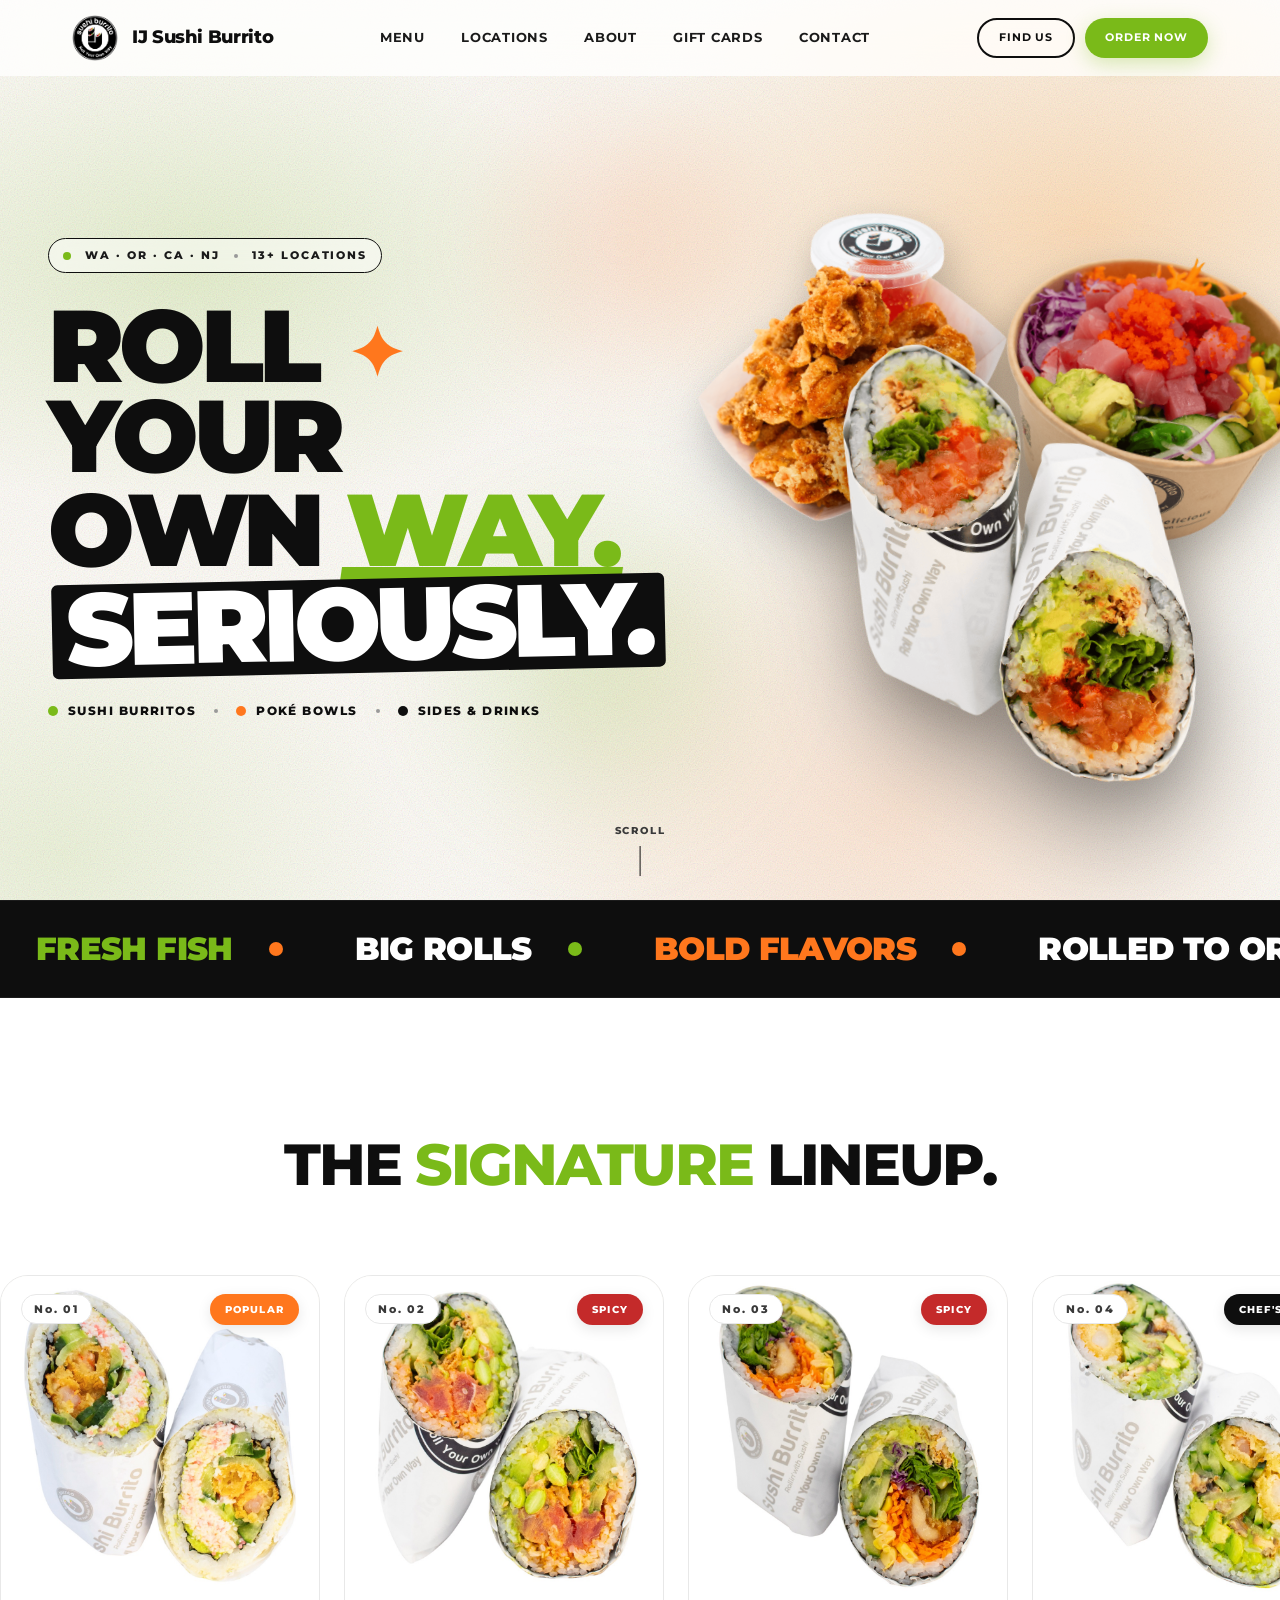
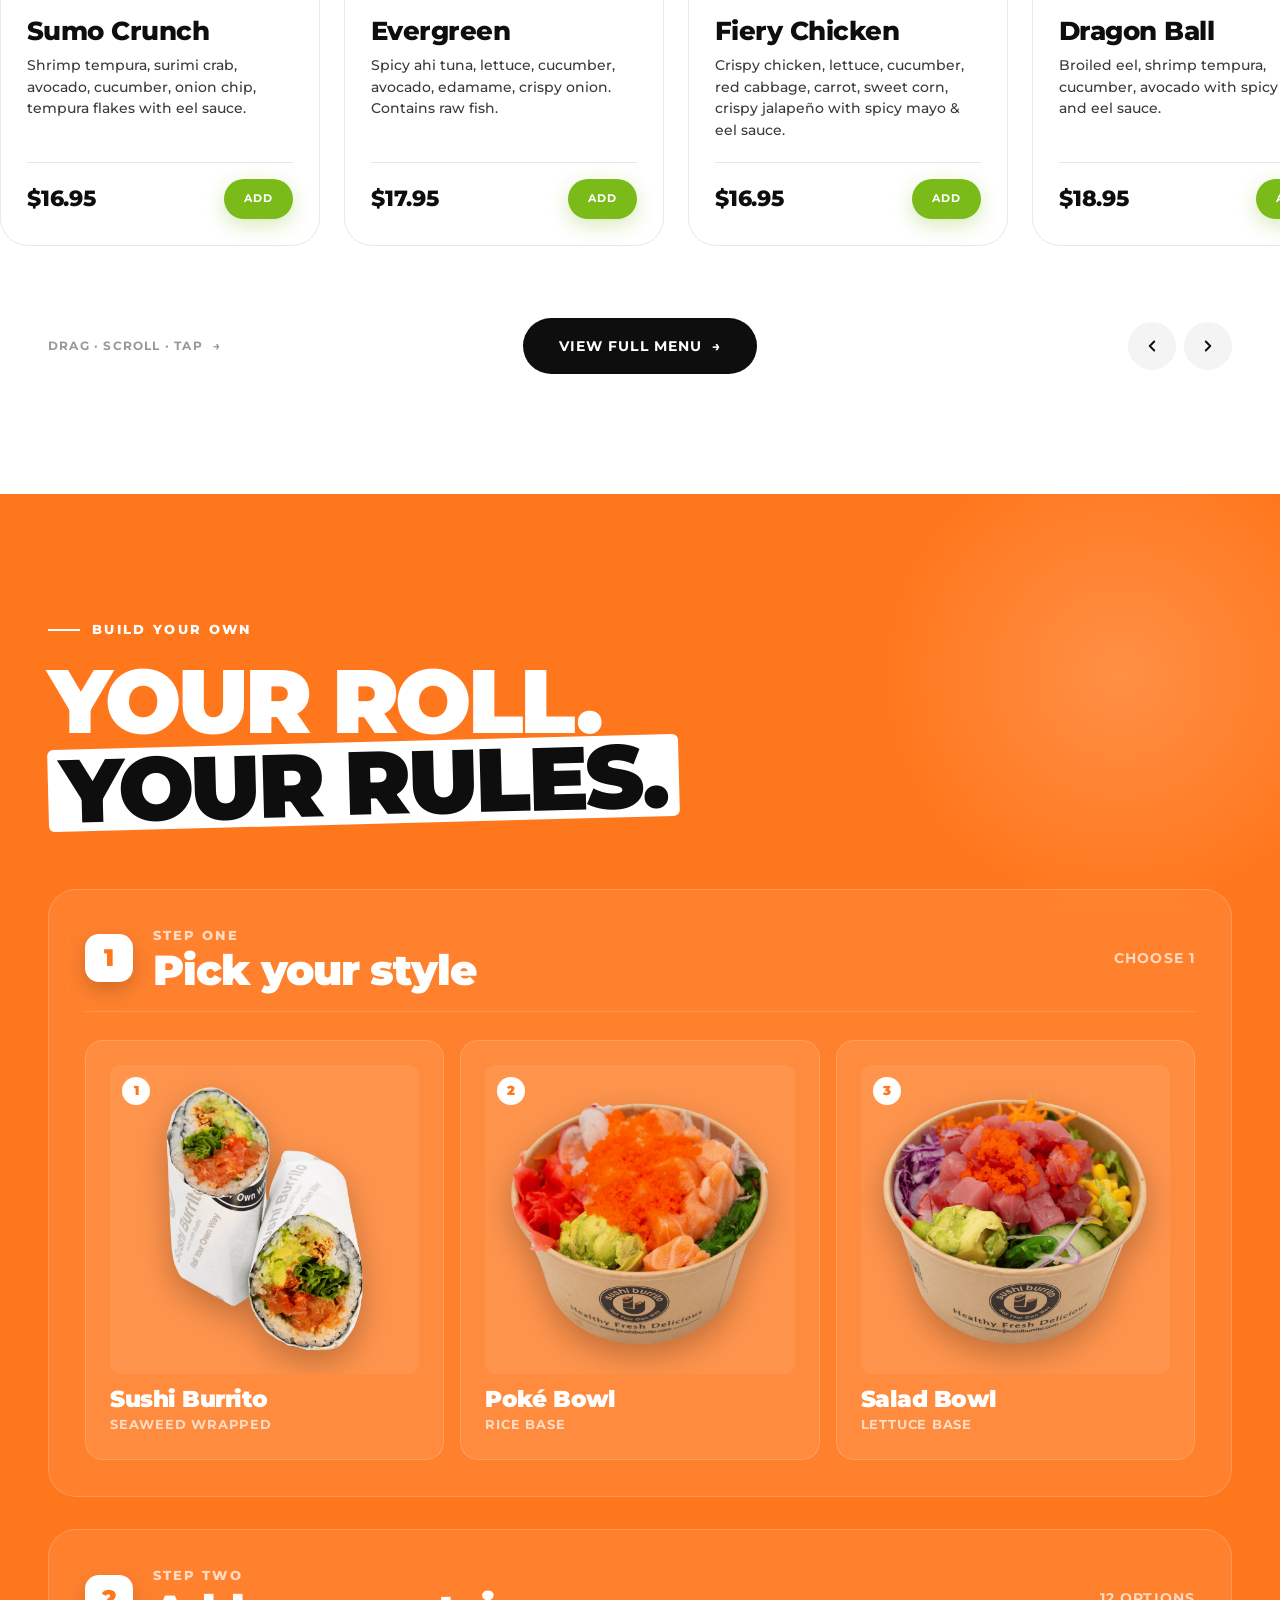
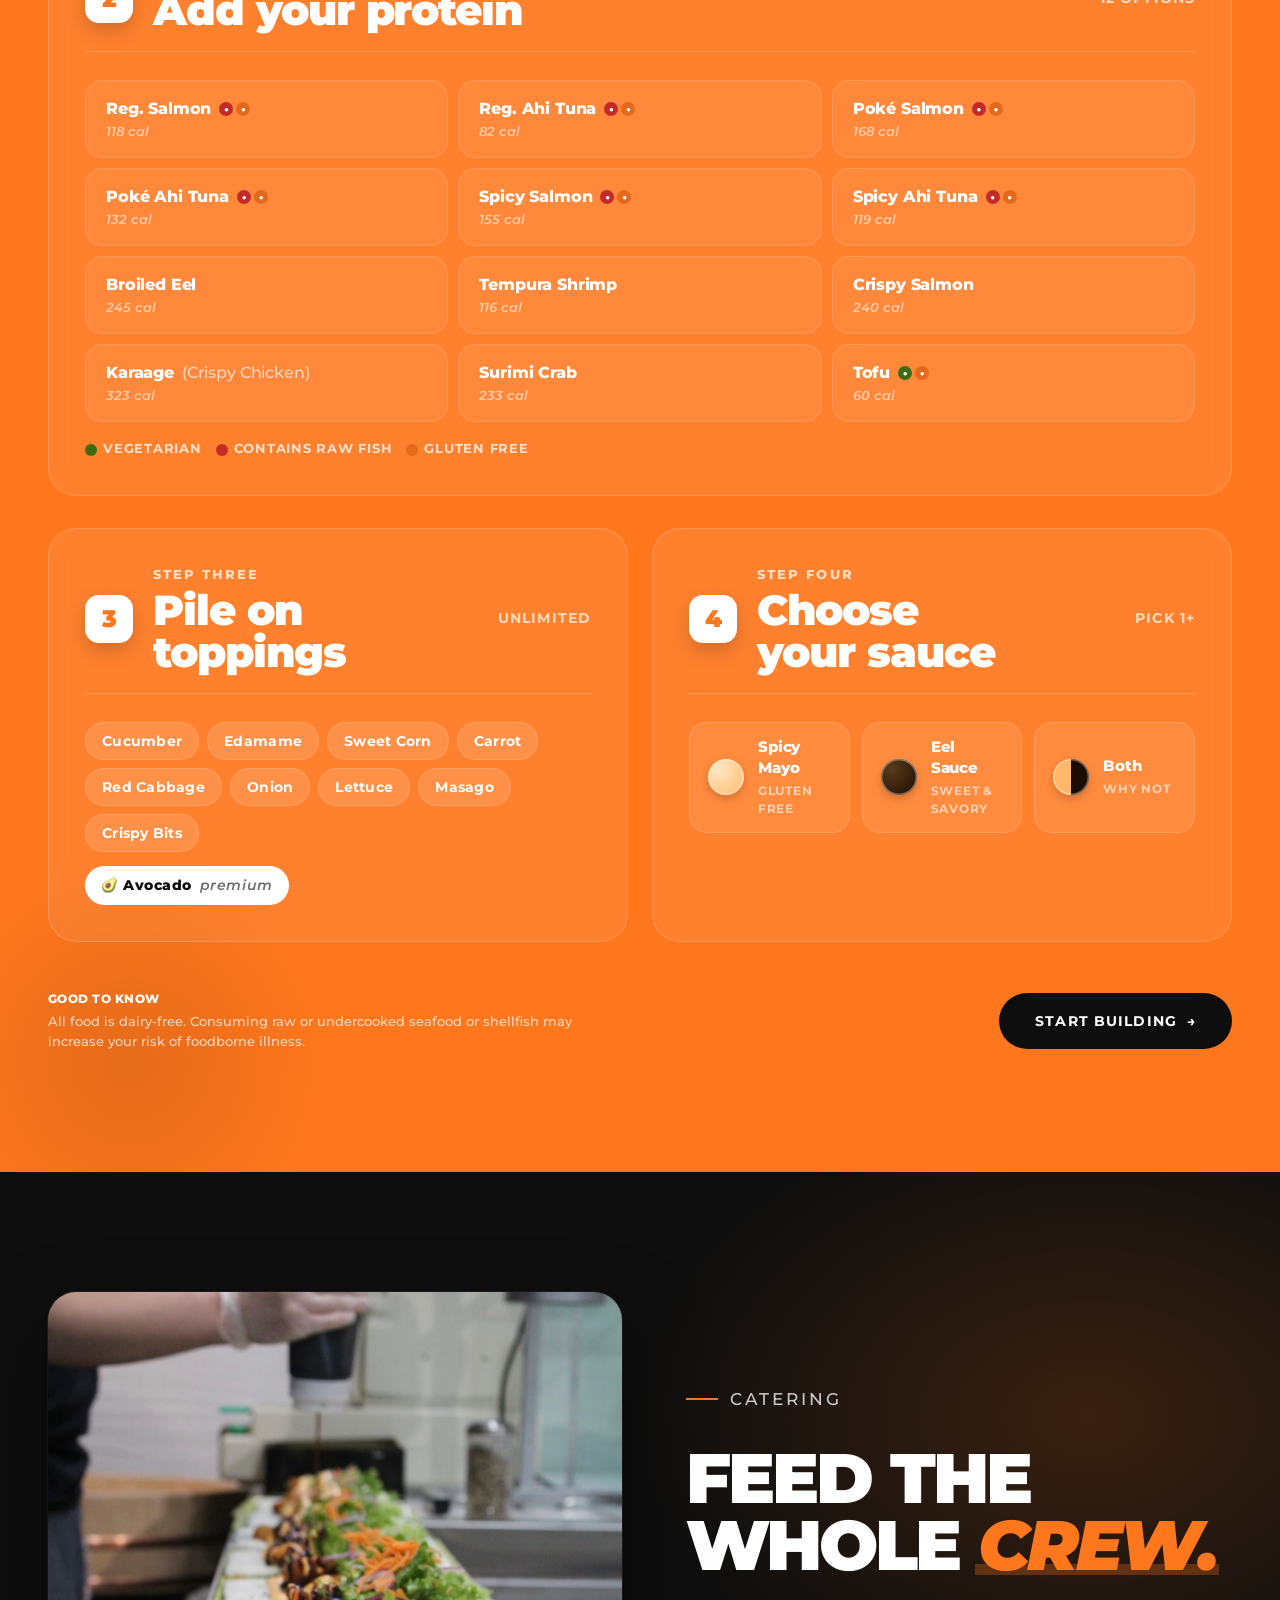
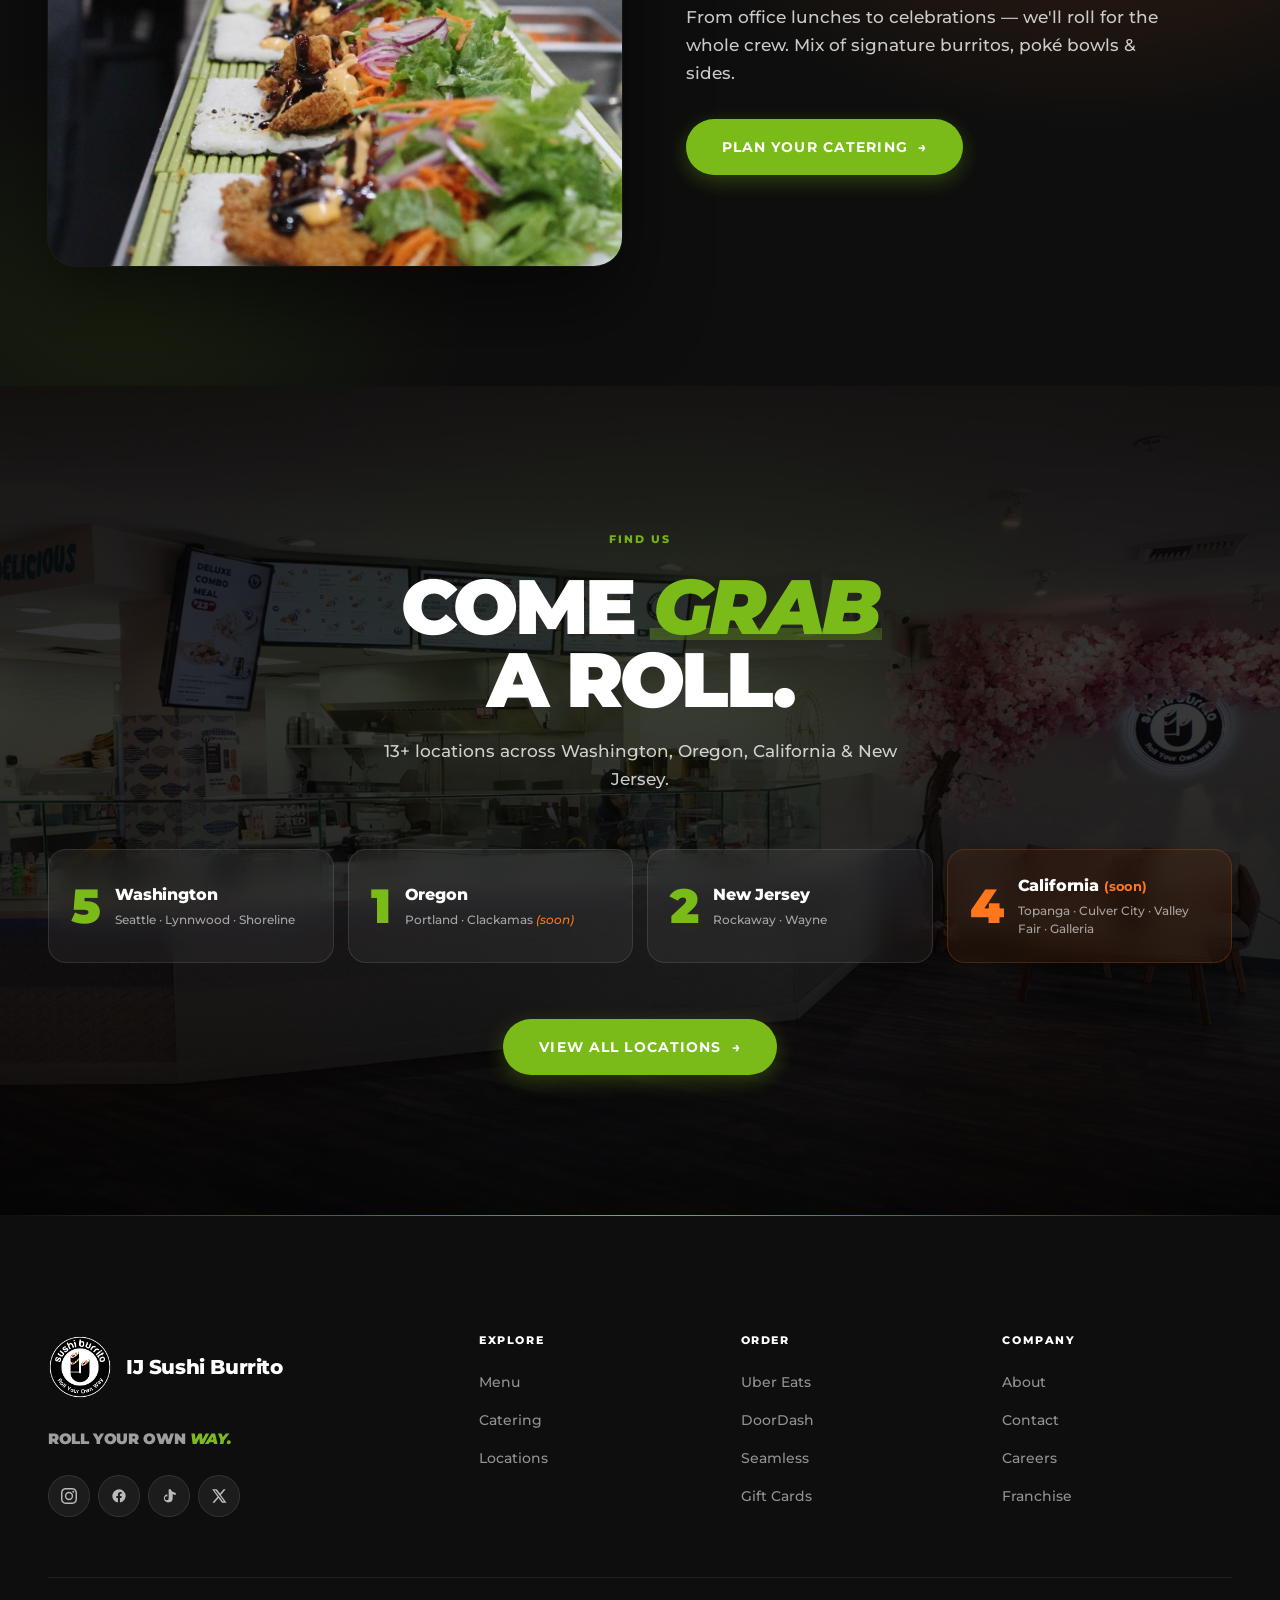
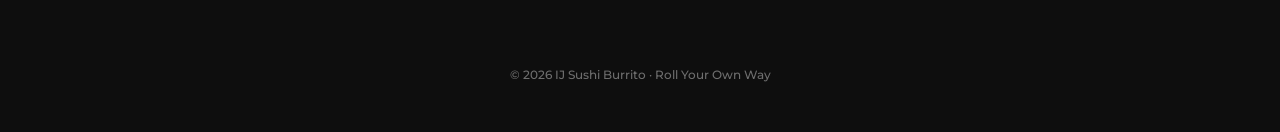
==== index.html @ e4d68c0a "Center hero + footer on mobile; fix drawer Order Now button Mobile centering: - Home hero: copy colu" ====
<!DOCTYPE html>
<html lang="en">
<head>
<meta charset="UTF-8">
<meta name="viewport" content="width=device-width, initial-scale=1.0, viewport-fit=cover">
<meta name="theme-color" content="#7ABA19">
<title>IJ Sushi Burrito — Roll Your Own Way</title>
<meta name="description" content="Sushi with a twist. Fresh fish, rolled to order. Sushi burritos, poké bowls, and build-your-own rolls. 13+ locations across WA, OR, CA & NJ.">

<meta property="og:type" content="restaurant.restaurant">
<meta property="og:title" content="IJ Sushi Burrito — Roll Your Own Way">
<meta property="og:description" content="Sushi with a twist. 13+ locations across WA, OR, CA & NJ. Sushi burritos, poké bowls, and build-your-own rolls.">
<meta property="og:image" content="assets/logo.png">
<meta property="og:site_name" content="IJ Sushi Burrito">
<meta name="twitter:card" content="summary_large_image">

<link rel="icon" type="image/png" href="assets/logo.png">
<link rel="apple-touch-icon" href="assets/logo.png">
<link rel="canonical" href="/">

<link rel="preconnect" href="https://fonts.googleapis.com">
<link rel="preconnect" href="https://fonts.gstatic.com" crossorigin>
<link rel="preload" as="style" href="https://fonts.googleapis.com/css2?family=Montserrat:wght@400;500;600;700;800;900&display=swap">
<link href="https://fonts.googleapis.com/css2?family=Montserrat:wght@400;500;600;700;800;900&display=swap" rel="stylesheet">

<link rel="stylesheet" href="styles.css?v=4">

<style>
/* ════════════ HERO — MODERN MESH GRADIENT ════════════ */
.hero{
  position:relative;min-height:100vh;
  background:#fefcf7;
  color:var(--ink);overflow:hidden;display:flex;align-items:center;
  padding:calc(var(--nav-h) + 50px) 0 60px;
}
/* Mesh gradient layer — brand-color blobs softly blurred */
.hero::before{
  content:'';position:absolute;inset:0;z-index:0;pointer-events:none;
  background:
    radial-gradient(ellipse 60% 50% at 85% 25%, rgba(255,200,140,.55) 0%, transparent 65%),
    radial-gradient(ellipse 55% 45% at 15% 30%, rgba(122,186,25,.18) 0%, transparent 60%),
    radial-gradient(ellipse 50% 60% at 70% 90%, rgba(255,119,29,.15) 0%, transparent 65%),
    radial-gradient(ellipse 45% 50% at 5% 95%, rgba(122,186,25,.12) 0%, transparent 60%);
}
/* Subtle grain/noise texture for premium feel */
.hero::after{
  content:'';position:absolute;inset:0;z-index:0;pointer-events:none;
  background-image:url("data:image/svg+xml;utf8,<svg xmlns='http://www.w3.org/2000/svg' width='200' height='200'><filter id='n'><feTurbulence type='fractalNoise' baseFrequency='0.85' numOctaves='2' stitchTiles='stitch'/></filter><rect width='200' height='200' filter='url(%23n)' opacity='0.5'/></svg>");
  opacity:.5;mix-blend-mode:multiply;
}
/* Background text removed for cleaner look */
.hero__bg-text{display:none}
/* Decorative blurred orbs */
.hero__dots{
  position:absolute;top:8%;right:38%;width:340px;height:340px;z-index:0;
  border-radius:50%;
  background:radial-gradient(circle,rgba(255,119,29,.18) 0%,rgba(255,119,29,.06) 50%,transparent 75%);
  pointer-events:none;
  filter:blur(40px);
  animation:drift 18s ease-in-out infinite;
}
.hero__dots--bl{
  top:auto;right:auto;bottom:5%;left:32%;width:380px;height:380px;
  background:radial-gradient(circle,rgba(122,186,25,.2) 0%,rgba(122,186,25,.06) 50%,transparent 75%);
  animation:drift 22s ease-in-out infinite reverse;
}
@keyframes drift{
  0%,100%{transform:translate(0,0)}
  33%{transform:translate(20px,-15px)}
  66%{transform:translate(-15px,20px)}
}
@media(prefers-reduced-motion:reduce){.hero__dots,.hero__dots--bl{animation:none}}

.hero__inner{position:relative;z-index:2;display:grid;grid-template-columns:minmax(0,1fr) 600px;gap:32px;align-items:start;width:100%;padding-top:20px}
@media(max-width:1280px){.hero__inner{grid-template-columns:minmax(0,1fr) 520px;gap:24px}}
@media(max-width:1100px){.hero__inner{grid-template-columns:minmax(0,1fr) 460px}}
@media(max-width:1000px){.hero__inner{grid-template-columns:minmax(0,1fr);gap:60px;text-align:center;padding-top:0}.hero__copy{display:flex;flex-direction:column;align-items:center}.hero__est,.hero__ctas,.hero__offerings,.hero__meta{justify-content:center;justify-self:center}.hero__sub{margin-left:auto;margin-right:auto}}

.hero__copy{position:relative;min-width:0}
.hero__visual{min-width:0}

/* Top mark — establishment line */
.hero__est{
  display:inline-flex;align-items:center;gap:14px;
  font-family:var(--fm);font-size:11px;font-weight:800;letter-spacing:.18em;
  text-transform:uppercase;color:var(--ink2);
  padding:8px 14px;border:1.5px solid var(--ink);border-radius:99px;
  margin-bottom:28px;background:rgba(255,255,255,.5);backdrop-filter:blur(8px);
}
.hero__est .pulse{width:8px;height:8px;border-radius:50%;background:var(--brand);animation:pulse 2s ease-in-out infinite}
.hero__est-divider{width:4px;height:4px;border-radius:50%;background:var(--ink5)}

/* Headline — multi-treatment stacked rows */
.hero h1{margin-bottom:28px;font-size:clamp(44px,8vw,128px);font-weight:900;line-height:.88;letter-spacing:-.05em;text-transform:uppercase}
.hero h1 .row{display:block;position:relative}
.hero h1 .row--nowrap{white-space:nowrap}
.hero h1 .row + .row{margin-top:.04em}
.hero h1 .ink{color:var(--ink)}
.hero h1 .g{color:var(--brand)}
.hero h1 .o{color:var(--orange)}
.hero h1 .accent{
  display:inline-block;background:var(--ink);color:#fff;
  padding:0 .14em .04em;transform:rotate(-1.2deg);margin:0 .04em;
  border-radius:6px;
}
.hero h1 .underline-stroke{
  position:relative;display:inline-block;
}
.hero h1 .underline-stroke::after{
  content:'';position:absolute;left:-.04em;right:-.04em;bottom:-.06em;
  height:.14em;background:var(--brand);z-index:-1;
  transform:skewX(-8deg);
}
/* Star bullet */
.hero h1 .star{
  display:inline-block;color:var(--orange);font-weight:900;
  margin:0 .08em;animation:spin 12s linear infinite;
  font-size:.65em;vertical-align:middle;
}
@keyframes spin{to{transform:rotate(360deg)}}

.hero__sub{font-size:clamp(16px,1.45vw,19px);font-weight:500;color:var(--ink2);line-height:1.55;margin-bottom:36px;max-width:520px}
@media(max-width:1000px){.hero__sub{max-width:none}}

.hero__ctas{display:flex;gap:14px;flex-wrap:wrap;margin-bottom:48px;align-items:center}

/* Social proof under buttons */
.hero__proof{
  display:flex;align-items:center;gap:14px;margin-bottom:36px;
  font-size:12px;font-weight:600;color:var(--ink3);
}
.hero__proof-stars{display:flex;gap:1px;color:var(--orange)}
.hero__proof-stars svg{width:14px;height:14px;fill:currentColor}

/* Meta row */
.hero__meta{
  display:grid;grid-template-columns:repeat(3,auto);gap:36px;
  border-top:2px solid var(--ink);padding-top:24px;width:fit-content;
}
@media(max-width:1000px){.hero__meta{margin-inline:0}}
@media(max-width:560px){.hero__meta{grid-template-columns:1fr 1fr;gap:20px}}
.hero__meta-item strong{display:block;font-family:var(--fm-display);font-size:24px;font-weight:900;color:var(--ink);letter-spacing:-.02em;line-height:1;margin-bottom:6px}
.hero__meta-item span{font-size:11px;color:var(--ink3);font-weight:700;text-transform:uppercase;letter-spacing:.1em}

/* ── HERO VISUAL: triangle formation — 2 burritos back, bowl front ── */
.hero__visual{position:relative;aspect-ratio:1.05/1;width:100%;max-width:600px;margin:0 0 0 auto;transform:translateX(48px)}
@media(max-width:1000px){.hero__visual{max-width:520px;margin:0 auto;aspect-ratio:1/1;transform:none}}

/* One soft glow behind the food */
.hero__glow{
  position:absolute;top:48%;left:50%;transform:translate(-50%,-50%);
  width:92%;height:92%;border-radius:50%;
  background:radial-gradient(circle,rgba(255,200,140,.5) 0%,rgba(255,180,100,.18) 40%,transparent 72%);
  filter:blur(36px);z-index:0;pointer-events:none;
  animation:glowPulse 10s ease-in-out infinite;
}
@keyframes glowPulse{0%,100%{transform:translate(-50%,-50%) scale(1)}50%{transform:translate(-50%,-50%) scale(1.04)}}

.burrito{
  position:absolute;
  filter:drop-shadow(0 34px 34px rgba(0,0,0,.18)) drop-shadow(0 10px 14px rgba(0,0,0,.1));
}
.burrito img{width:100%;height:auto;display:block}

/* TIGHT TRIANGLE: burrito + bowl in back, hero burrito in front-center */

/* FRONT CENTER — hero burrito, THE MAIN, biggest item */
.burrito--primary{
  width:92%;bottom:-14%;left:4%;
  transform:rotate(-4deg);
  animation:floatA 7s ease-in-out infinite;
  z-index:5;
  filter:drop-shadow(0 50px 50px rgba(0,0,0,.3)) drop-shadow(0 18px 22px rgba(0,0,0,.18));
}
@keyframes floatA{
  0%,100%{transform:rotate(-4deg) translateY(0)}
  50%{transform:rotate(-3deg) translateY(-8px)}
}

/* BACK LEFT — appetizer, third in hierarchy */
.burrito--secondary{
  width:64%;top:-6%;left:-14%;
  transform:rotate(-14deg);
  animation:floatB 7s ease-in-out infinite .8s;
  z-index:3;
  filter:drop-shadow(0 32px 32px rgba(0,0,0,.2)) drop-shadow(0 12px 16px rgba(0,0,0,.12));
}
@keyframes floatB{
  0%,100%{transform:rotate(-14deg) translateY(0)}
  50%{transform:rotate(-13deg) translateY(-7px)}
}

/* BACK RIGHT — bowl, second in hierarchy (bigger than appetizer) */
.burrito--bowl{
  width:62%;top:0;right:-6%;
  transform:rotate(12deg);
  animation:floatC 8s ease-in-out infinite 1.4s;
  z-index:3;
  filter:drop-shadow(0 32px 32px rgba(0,0,0,.2)) drop-shadow(0 12px 16px rgba(0,0,0,.12));
}
@keyframes floatC{
  0%,100%{transform:rotate(12deg) translateY(0)}
  50%{transform:rotate(13deg) translateY(-7px)}
}

@media(max-width:1000px){
  .burrito--primary{width:90%;left:5%}
  .burrito--secondary{width:60%;top:-4%;left:-9%}
  .burrito--bowl{width:60%;right:-4%}
}
@media(max-width:600px){
  .burrito--primary{width:88%;left:6%}
  .burrito--secondary{width:58%;top:-2%;left:-6%}
  .burrito--bowl{width:58%;right:-2%}
}

/* Rotating seal — clearly OUTSIDE the food cluster, top-right corner */
.hero__seal{
  position:absolute;top:0;right:-2%;z-index:7;
  width:108px;height:108px;
  animation:rotate-slow 22s linear infinite;
  pointer-events:none;
}
@keyframes rotate-slow{to{transform:rotate(360deg)}}
.hero__seal svg{width:100%;height:100%;filter:drop-shadow(0 14px 30px rgba(0,0,0,.3))}
.hero__seal-inner{
  position:absolute;inset:0;display:flex;align-items:center;justify-content:center;
  pointer-events:none;
}
.hero__seal-inner img{width:48%;height:48%;object-fit:contain;animation:rotate-slow-rev 22s linear infinite}
@keyframes rotate-slow-rev{to{transform:rotate(-360deg)}}
@media(max-width:1000px){.hero__seal{width:96px;height:96px;top:-2%;right:-2%}}
@media(max-width:600px){.hero__seal{width:84px;height:84px;top:0;right:0}}

/* Hide all floating stickers — clean composition */
.hero__sticker{display:none}

/* Hide the Rolling Now chip */
.hero__chip{display:none}

/* Clean offerings caption strip — single line */
.hero__offerings{
  display:flex;align-items:center;gap:18px;flex-wrap:wrap;row-gap:10px;
  margin-bottom:28px;
}
@media(max-width:520px){.hero__offerings{gap:10px 14px;font-size:11px}.hero__offering{font-size:11px}.hero__offering-divider{display:none}}
.hero__offering{
  display:inline-flex;align-items:center;gap:10px;
  font-size:12px;font-weight:800;letter-spacing:.12em;text-transform:uppercase;
  color:var(--ink);white-space:nowrap;
}
.hero__offering .dot{width:10px;height:10px;border-radius:50%}
.hero__offering--g .dot{background:var(--brand)}
.hero__offering--o .dot{background:var(--orange)}
.hero__offering-divider{width:4px;height:4px;border-radius:50%;background:var(--ink5)}
.hero__chip .dot{width:9px;height:9px;border-radius:50%;background:var(--brand);animation:pulse 1.8s ease-in-out infinite;box-shadow:0 0 0 0 rgba(122,186,25,.6)}
@keyframes pulse{
  0%,100%{transform:scale(1);box-shadow:0 0 0 0 rgba(122,186,25,.6)}
  50%{transform:scale(1.2);box-shadow:0 0 0 8px rgba(122,186,25,0)}
}

/* Scroll indicator */
.hero__scroll{
  position:absolute;bottom:24px;left:50%;transform:translateX(-50%);z-index:3;
  display:flex;flex-direction:column;align-items:center;gap:8px;
  font-size:10px;font-weight:800;letter-spacing:.18em;text-transform:uppercase;
  color:var(--ink3);
  animation:fadeBob 3s ease-in-out infinite;
}
@keyframes fadeBob{
  0%,100%{transform:translateX(-50%) translateY(0);opacity:.7}
  50%{transform:translateX(-50%) translateY(6px);opacity:1}
}
.hero__scroll-line{width:1.5px;height:30px;background:var(--ink);position:relative;overflow:hidden}
.hero__scroll-line::after{
  content:'';position:absolute;top:-100%;left:0;width:100%;height:50%;
  background:#fff;animation:scrollDot 2s ease-in-out infinite;
}
@keyframes scrollDot{0%{top:-100%}100%{top:200%}}
@media(max-width:900px){.hero__scroll{display:none}}

/* ════════════ MARQUEE ════════════ */
.marquee{
  background:var(--ink);color:#fff;padding:24px 0;overflow:hidden;
  border-top:1px solid rgba(255,255,255,.06);
  border-bottom:1px solid rgba(255,255,255,.06);
}
.marquee__track{
  display:flex;gap:0;white-space:nowrap;
  animation:scroll 35s linear infinite;
  width:max-content;
}
.marquee__item{
  display:inline-flex;align-items:center;gap:36px;padding:0 36px;
  font-family:var(--fm);font-size:clamp(20px,2.6vw,32px);font-weight:900;
  letter-spacing:-.02em;text-transform:uppercase;
}
.marquee__item .dot{width:14px;height:14px;border-radius:50%;background:var(--brand);flex-shrink:0}
.marquee__item:nth-child(odd) .dot{background:var(--orange)}
.marquee__item .o{color:var(--orange)}
.marquee__item .g{color:var(--brand)}
@keyframes scroll{to{transform:translateX(-50%)}}
@media(prefers-reduced-motion:reduce){.marquee__track{animation:none}}

/* ════════════ LINEUP ════════════ */
.lineup{
  background:var(--bg);position:relative;
  padding:140px 0 120px;
}
.lineup__head{margin-bottom:64px;padding:0 48px;max-width:1320px;margin-left:auto;margin-right:auto;text-align:center}
@media(max-width:900px){.lineup__head{padding:0 28px}}
@media(max-width:500px){.lineup__head{padding:0 20px;margin-bottom:40px}}
.lineup h2{margin-bottom:0;white-space:nowrap;font-size:clamp(28px,4.5vw,60px)}
@media(max-width:640px){.lineup h2{white-space:normal;text-wrap:balance}}
.lineup__scroll{
  display:grid;grid-auto-flow:column;
  grid-auto-columns:minmax(320px,400px);
  gap:24px;overflow-x:auto;
  padding:20px 48px 40px;scroll-snap-type:x mandatory;
  scrollbar-width:none;
}
.lineup__scroll::-webkit-scrollbar{display:none}
@media(max-width:900px){.lineup__scroll{grid-auto-columns:minmax(260px,300px);padding:20px 28px 30px}}
@media(max-width:500px){.lineup__scroll{grid-auto-columns:minmax(240px,260px);padding:20px 20px 30px}}
.roll-card{
  scroll-snap-align:start;background:#fff;
  border-radius:var(--r-lg);overflow:hidden;
  border:1px solid var(--ink7);
  display:flex;flex-direction:column;
  transition:transform .4s var(--e),box-shadow .4s var(--e);
  position:relative;
}
.roll-card:hover{transform:translateY(-8px);box-shadow:var(--s3)}
.roll-card__media{
  position:relative;aspect-ratio:1/1;overflow:hidden;
  background:linear-gradient(135deg,#fdfbf5 0%,#f0e8d6 100%);
}
.roll-card__media img{
  position:absolute;inset:0;width:100%;height:100%;object-fit:cover;
  transition:transform .8s var(--e);
}
.roll-card:hover .roll-card__media img{transform:scale(1.08)}
.roll-card__num{
  position:absolute;top:18px;left:20px;z-index:2;
  font-size:11px;font-weight:800;letter-spacing:.16em;
  color:var(--ink3);background:#fff;
  padding:6px 12px;border-radius:99px;border:1px solid var(--ink7);
}
.roll-card__tag{
  position:absolute;top:18px;right:20px;z-index:2;
}
.roll-card__body{padding:24px 26px 26px;flex:1;display:flex;flex-direction:column}
.roll-card__name{font-family:var(--fm-display);font-size:26px;font-weight:800;letter-spacing:-.02em;color:var(--ink);margin-bottom:10px;line-height:1.05}
.roll-card__desc{font-size:13.5px;color:var(--ink3);line-height:1.6;margin-bottom:20px;flex:1}
.roll-card__foot{display:flex;justify-content:space-between;align-items:center;gap:12px;padding-top:16px;border-top:1px solid var(--ink7)}
.roll-card__price{font-family:var(--fm-display);font-size:22px;font-weight:800;color:var(--ink);letter-spacing:-.01em}
.lineup__nav{
  display:grid;grid-template-columns:1fr auto 1fr;align-items:center;gap:20px;
  padding:0 48px;max-width:1320px;margin:32px auto 0;
}
.lineup__hint{font-size:12px;font-weight:700;letter-spacing:.1em;text-transform:uppercase;color:var(--ink5);display:flex;align-items:center;gap:10px;justify-self:start}
.lineup__cta-btn{justify-self:center}
.lineup__hint .arrow{display:inline-block;animation:slide 2s ease-in-out infinite}
@keyframes slide{0%,100%{transform:translateX(0)}50%{transform:translateX(6px)}}
.lineup__btns{display:flex;gap:8px;justify-self:end}
@media(max-width:900px){.lineup__nav{padding:0 28px}}
@media(max-width:700px){
  .lineup__nav{grid-template-columns:1fr;justify-items:center;padding:0 20px}
  .lineup__hint,.lineup__btns{display:none}
}
.lineup__btn{
  width:48px;height:48px;border-radius:50%;background:var(--ink8);
  display:flex;align-items:center;justify-content:center;
  transition:background .25s,transform .25s;color:var(--ink);
}
.lineup__btn:hover{background:var(--ink);color:#fff;transform:scale(1.05)}
.lineup__btn svg{width:18px;height:18px}

/* ════════════ FRESH SHOWCASE — refined dark immersive ════════════ */
.fresh{
  position:relative;background:var(--ink);color:#fff;
  min-height:720px;display:flex;align-items:center;
  overflow:hidden;padding:140px 0;
}
.fresh__bg{position:absolute;inset:0;z-index:0}
.fresh__bg img{width:100%;height:100%;object-fit:cover;opacity:.5;animation:slowZoom 24s ease-in-out infinite alternate}
.fresh__overlay{
  position:absolute;inset:0;z-index:1;pointer-events:none;
  background:
    linear-gradient(90deg,rgba(0,0,0,.9) 0%,rgba(0,0,0,.55) 50%,rgba(0,0,0,.45) 100%),
    radial-gradient(ellipse 50% 60% at 75% 50%,rgba(255,119,29,.12) 0%,transparent 65%);
}
.fresh__inner{
  position:relative;z-index:2;max-width:1320px;margin:0 auto;padding:0 48px;
  display:grid;grid-template-columns:1.05fr .95fr;gap:80px;align-items:center;
}
@media(max-width:900px){.fresh__inner{grid-template-columns:1fr;gap:48px;padding:0 28px}}

.fresh__eyebrow{
  display:inline-flex;align-items:center;gap:12px;
  font-size:11px;font-weight:800;letter-spacing:.18em;text-transform:uppercase;
  color:rgba(122,186,25,.95);margin-bottom:24px;
}
.fresh__eyebrow::before{content:'';width:32px;height:1.5px;background:var(--brand)}

.fresh h2{
  color:#fff;font-family:var(--fm-display);
  font-size:clamp(44px,6vw,92px);font-weight:900;
  letter-spacing:-.04em;line-height:.95;margin:0 0 28px;text-transform:none;
}
.fresh h2 em{
  font-style:italic;font-weight:900;color:var(--brand);
  position:relative;display:inline-block;
}
.fresh h2 em::after{
  content:'';position:absolute;left:-.04em;right:-.04em;bottom:.05em;
  height:.16em;background:rgba(122,186,25,.28);z-index:-1;
}

.fresh__sub{
  font-size:17px;color:rgba(255,255,255,.78);line-height:1.65;
  margin:0 0 32px;max-width:480px;font-weight:500;
}

.fresh__chips{display:flex;flex-wrap:wrap;gap:8px;margin-bottom:40px}
.fresh__chip{
  display:inline-flex;align-items:center;gap:8px;
  font-size:12px;font-weight:700;text-transform:uppercase;letter-spacing:.08em;
  color:rgba(255,255,255,.95);
  background:rgba(255,255,255,.06);border:1px solid rgba(255,255,255,.14);
  padding:9px 16px;border-radius:99px;backdrop-filter:blur(12px);
  transition:background .25s,border-color .25s,transform .25s;
}
.fresh__chip:hover{background:rgba(255,255,255,.12);border-color:rgba(255,255,255,.28);transform:translateY(-2px)}
.fresh__chip .swatch{width:9px;height:9px;border-radius:50%;flex-shrink:0;box-shadow:0 0 0 1px rgba(255,255,255,.15)}

.fresh__stats{
  display:grid;grid-template-columns:1fr 1fr;gap:0;
  border-radius:var(--r-lg);overflow:hidden;
  background:linear-gradient(135deg,rgba(255,255,255,.06),rgba(255,255,255,.02));
  border:1px solid rgba(255,255,255,.1);backdrop-filter:blur(20px);
  box-shadow:0 30px 60px rgba(0,0,0,.4);
}
.fresh__stat{
  padding:32px 28px;border-right:1px solid rgba(255,255,255,.08);
}
.fresh__stat:nth-child(2n){border-right:none}
.fresh__stat:nth-child(1),.fresh__stat:nth-child(2){border-bottom:1px solid rgba(255,255,255,.08)}
.fresh__stat strong{
  display:block;font-family:var(--fm-display);
  font-size:clamp(40px,5vw,60px);font-weight:900;
  color:#fff;letter-spacing:-.03em;line-height:.95;margin-bottom:8px;
}
.fresh__stat strong em{color:var(--brand);font-style:normal}
.fresh__stat span{
  font-size:11px;font-weight:700;letter-spacing:.12em;text-transform:uppercase;
  color:rgba(255,255,255,.55);
}

/* ════════════ FEATURES (WHY US) ════════════ */
.why{background:var(--cream);position:relative;overflow:hidden}
.why__head{display:grid;grid-template-columns:1fr 1fr;gap:60px;align-items:end;margin-bottom:72px}
@media(max-width:800px){.why__head{grid-template-columns:1fr;gap:24px}}
.why__intro{font-size:16px;color:var(--ink3);line-height:1.65;font-weight:500}
.why__grid{display:grid;grid-template-columns:repeat(4,1fr);gap:0;border:1px solid rgba(0,0,0,.08);border-radius:var(--r-lg);overflow:hidden;background:#fff}
@media(max-width:980px){.why__grid{grid-template-columns:1fr 1fr}}
@media(max-width:520px){.why__grid{grid-template-columns:1fr}}
.why__item{padding:48px 36px;border-right:1px solid rgba(0,0,0,.07);position:relative;transition:background .3s}
.why__item:last-child{border-right:none}
@media(max-width:980px){.why__item:nth-child(2){border-right:none}.why__item:nth-child(1),.why__item:nth-child(2){border-bottom:1px solid rgba(0,0,0,.07)}}
@media(max-width:520px){.why__item{border-right:none;border-bottom:1px solid rgba(0,0,0,.07)}.why__item:last-child{border-bottom:none}}
.why__item:hover{background:var(--cream)}
.why__num{font-family:var(--fm-display);font-size:13px;font-weight:800;letter-spacing:.16em;color:var(--brand);margin-bottom:32px}
.why__icon{width:52px;height:52px;border-radius:14px;background:var(--brand-t);display:flex;align-items:center;justify-content:center;margin-bottom:24px;transition:transform .35s var(--e-bounce)}
.why__item:hover .why__icon{transform:rotate(-8deg) scale(1.08)}
.why__icon svg{width:26px;height:26px;color:var(--brand-d)}
.why__item:nth-child(2) .why__icon{background:var(--orange-t)}
.why__item:nth-child(2) .why__icon svg{color:var(--orange-d)}
.why__item:nth-child(4) .why__icon{background:var(--orange-t)}
.why__item:nth-child(4) .why__icon svg{color:var(--orange-d)}
.why__item h3{font-size:20px;letter-spacing:-.02em;margin-bottom:10px;color:var(--ink)}
.why__item p{font-size:14px;color:var(--ink3);line-height:1.6}

/* ════════════ CATERING PREVIEW (homepage) — dark simple split ════════════ */
.cater-preview{background:var(--ink);color:#fff;padding:120px 0;position:relative;overflow:hidden}
.cater-preview::before{
  content:'';position:absolute;inset:0;z-index:0;pointer-events:none;
  background:
    radial-gradient(ellipse 55% 60% at 85% 30%,rgba(255,119,29,.18),transparent 65%),
    radial-gradient(ellipse 45% 50% at 10% 90%,rgba(122,186,25,.1),transparent 60%);
}
.cater-preview__grid{
  position:relative;z-index:1;
  max-width:1320px;margin:0 auto;padding:0 48px;
  display:grid;grid-template-columns:1.05fr 1fr;gap:64px;align-items:center;
}
@media(max-width:900px){.cater-preview__grid{grid-template-columns:1fr;gap:40px;padding:0 28px}}
.cater-preview__photo{
  position:relative;aspect-ratio:1/1;border-radius:var(--r-lg);overflow:hidden;
  box-shadow:0 40px 80px rgba(0,0,0,.5),0 0 0 1px rgba(255,255,255,.06);
}
.cater-preview__photo img{width:100%;height:100%;object-fit:cover;transition:transform .8s var(--e)}
.cater-preview__photo:hover img{transform:scale(1.04)}
.cater-preview__eyebrow{
  display:inline-flex;align-items:center;gap:12px;
  font-size:13px;font-weight:800;letter-spacing:.18em;text-transform:uppercase;
  color:rgba(255,119,29,.95);margin-bottom:20px;
}
.cater-preview__eyebrow::before{content:'';width:32px;height:1.5px;background:var(--orange)}
.cater-preview h2{
  font-family:var(--fm-display);font-size:clamp(40px,5.5vw,80px);
  font-weight:900;letter-spacing:-.04em;line-height:.95;margin:0 0 24px;text-transform:uppercase;color:#fff;
}
.cater-preview h2 em{
  color:var(--orange);font-style:italic;
  position:relative;display:inline-block;
}
.cater-preview h2 em::after{
  content:'';position:absolute;left:-.04em;right:-.04em;bottom:.05em;
  height:.16em;background:rgba(255,119,29,.28);z-index:-1;
}
.cater-preview__copy p{font-size:17px;color:rgba(255,255,255,.78);line-height:1.65;margin:0 0 32px;max-width:480px;font-weight:500}

/* ════════════ STORY ════════════ */
.story{background:var(--ink);color:#fff;position:relative;overflow:hidden;padding:0}
.story__grid{display:grid;grid-template-columns:1fr 1fr;min-height:720px}
@media(max-width:900px){.story__grid{grid-template-columns:1fr}}
.story__photo{position:relative;overflow:hidden;min-height:500px}
.story__photo img{position:absolute;inset:0;width:100%;height:100%;object-fit:cover;transition:transform .8s var(--e)}
.story__photo:hover img{transform:scale(1.04)}
.story__photo::after{content:'';position:absolute;inset:0;background:linear-gradient(45deg,rgba(0,0,0,.3),transparent 50%)}
.story__seal{position:absolute;top:32px;left:32px;z-index:2}
.story__copy{padding:100px 80px;display:flex;flex-direction:column;justify-content:center}
@media(max-width:1100px){.story__copy{padding:80px 48px}}
@media(max-width:600px){.story__copy{padding:60px 28px}}
.story h2{color:#fff;margin-bottom:28px}
.story h2 em{color:var(--orange)}
.story p{font-size:17px;color:rgba(255,255,255,.72);line-height:1.7;margin-bottom:20px;max-width:480px}
.story__divider{height:1px;background:rgba(255,255,255,.12);margin:40px 0;max-width:480px}
.story__quote{font-family:var(--fm-display);font-size:24px;font-weight:600;font-style:italic;color:#fff;line-height:1.3;letter-spacing:-.02em;max-width:460px}
.story__quote::before{content:'"';color:var(--brand);font-size:48px;line-height:0;position:relative;top:8px;margin-right:6px}

/* ════════════ BYO — full 4-step build flow ════════════ */
.byo{
  background:var(--orange);color:#fff;position:relative;overflow:hidden;
  padding:120px 0;
}
.byo::before{
  content:'';position:absolute;top:-60px;right:-80px;width:480px;height:480px;border-radius:50%;
  background:radial-gradient(circle,rgba(255,255,255,.18),transparent 70%);pointer-events:none;
}
.byo::after{
  content:'';position:absolute;bottom:-100px;left:-80px;width:420px;height:420px;border-radius:50%;
  background:radial-gradient(circle,rgba(0,0,0,.1),transparent 70%);pointer-events:none;
}
.byo__head{
  position:relative;z-index:1;max-width:1320px;margin:0 auto 64px;padding:0 48px;
  display:grid;grid-template-columns:1.4fr auto;gap:40px;align-items:end;
}
@media(max-width:900px){.byo__head{grid-template-columns:1fr;gap:24px;padding:0 28px;margin-bottom:48px}}
.byo__eyebrow{
  display:inline-flex;align-items:center;gap:12px;
  font-size:13px;font-weight:800;letter-spacing:.18em;text-transform:uppercase;
  color:#fff;margin-bottom:20px;
}
.byo__eyebrow::before{content:'';width:32px;height:1.5px;background:#fff}
.byo h2{
  color:#fff;font-family:var(--fm-display);
  font-size:clamp(48px,7vw,108px);font-weight:900;
  letter-spacing:-.04em;line-height:.92;margin:0;text-transform:uppercase;
}
.byo h2 em{
  font-style:normal;color:var(--ink);background:#fff;
  padding:0 .14em;border-radius:6px;display:inline-block;transform:rotate(-1.5deg);
}
.byo__price{
  display:inline-flex;flex-direction:column;align-items:flex-end;
  padding:20px 28px;border-radius:var(--r);
  background:rgba(0,0,0,.18);border:1px solid rgba(255,255,255,.16);
  backdrop-filter:blur(8px);
}
.byo__price small{font-size:11px;font-weight:800;letter-spacing:.16em;text-transform:uppercase;color:rgba(255,255,255,.75);margin-bottom:4px}
.byo__price strong{font-family:var(--fm-display);font-size:clamp(40px,5vw,64px);font-weight:900;color:#fff;letter-spacing:-.04em;line-height:.9}
.byo__price strong span{color:var(--ink)}
.byo__price em{font-size:11px;color:rgba(255,255,255,.6);font-style:normal;margin-top:6px}

/* Step container */
.byo__inner{position:relative;z-index:1;max-width:1320px;margin:0 auto;padding:0 48px;display:flex;flex-direction:column;gap:32px}
@media(max-width:900px){.byo__inner{padding:0 28px;gap:24px}}

/* Step block */
.byo-step{
  background:rgba(255,255,255,.08);border:1px solid rgba(255,255,255,.18);
  border-radius:var(--r-lg);backdrop-filter:blur(12px);
  padding:36px 36px;
  position:relative;overflow:hidden;
}
@media(max-width:700px){.byo-step{padding:28px 24px}}
.byo-step__head{
  display:flex;align-items:center;gap:20px;margin-bottom:28px;
  padding-bottom:20px;border-bottom:1px solid rgba(255,255,255,.18);
}
.byo-step__num{
  width:48px;height:48px;border-radius:14px;
  background:#fff;color:var(--orange);
  font-family:var(--fm-display);font-size:24px;font-weight:900;
  display:flex;align-items:center;justify-content:center;flex-shrink:0;
  letter-spacing:-.03em;
  box-shadow:0 8px 20px rgba(0,0,0,.18);
}
.byo-step__title{
  flex:1;
}
.byo-step__title small{
  display:block;font-size:13px;font-weight:800;letter-spacing:.16em;text-transform:uppercase;color:rgba(255,255,255,.7);margin-bottom:4px;
}
.byo-step__title h3{
  color:#fff;font-family:var(--fm-display);
  font-size:clamp(28px,3.4vw,42px);font-weight:900;letter-spacing:-.025em;line-height:1;margin:0;text-transform:none;
}
.byo-step__hint{
  font-size:14px;font-weight:700;letter-spacing:.08em;text-transform:uppercase;
  color:rgba(255,255,255,.7);
}

/* Step 1 — base styles */
.byo-styles{display:grid;grid-template-columns:repeat(3,1fr);gap:16px}
@media(max-width:760px){.byo-styles{grid-template-columns:1fr}}
.byo-style{
  position:relative;background:rgba(255,255,255,.08);
  border:1px solid rgba(255,255,255,.16);border-radius:var(--r);
  padding:24px;display:flex;flex-direction:column;gap:14px;
  transition:transform .25s var(--e),border-color .25s,background .25s;cursor:pointer;
  text-decoration:none;color:#fff;
}
.byo-style:hover{transform:translateY(-4px);background:rgba(255,255,255,.14);border-color:#fff}
.byo-style__photo{
  aspect-ratio:1;border-radius:var(--r-sm);overflow:hidden;
  background:rgba(255,255,255,.08);display:flex;align-items:center;justify-content:center;position:relative;
}
.byo-style__photo img{width:90%;height:90%;object-fit:contain;filter:drop-shadow(0 12px 16px rgba(0,0,0,.25))}
.byo-style__num{
  position:absolute;top:12px;left:12px;
  width:28px;height:28px;border-radius:50%;background:#fff;color:var(--orange);
  font-size:13px;font-weight:900;display:flex;align-items:center;justify-content:center;
}
.byo-style__name{font-family:var(--fm-display);font-size:23px;font-weight:900;color:#fff;letter-spacing:-.02em;line-height:1}
.byo-style__sub{font-size:13px;color:rgba(255,255,255,.7);margin-top:4px;text-transform:uppercase;letter-spacing:.06em;font-weight:700}

/* Step 2 — proteins grid */
.byo-proteins{display:grid;grid-template-columns:repeat(3,1fr);gap:10px}
@media(max-width:880px){.byo-proteins{grid-template-columns:repeat(2,1fr)}}
@media(max-width:520px){.byo-proteins{grid-template-columns:1fr}}
.byo-protein{
  display:flex;align-items:center;gap:10px;
  padding:16px 20px;border-radius:var(--r);
  background:rgba(255,255,255,.06);border:1px solid rgba(255,255,255,.14);
  transition:background .2s,border-color .2s,transform .2s;
}
.byo-protein:hover{background:rgba(255,255,255,.14);border-color:rgba(255,255,255,.3);transform:translateY(-2px)}
.byo-protein__l{display:flex;flex-direction:column;gap:2px;min-width:0;flex:1}
.byo-protein__name{display:flex;align-items:center;gap:8px;font-size:15.5px;font-weight:800;color:#fff;letter-spacing:-.01em}
.byo-protein__icons{display:inline-flex;gap:3px}
.byo-protein__icons span{
  width:14px;height:14px;border-radius:50%;display:inline-flex;align-items:center;justify-content:center;
  font-size:8px;font-weight:900;color:#fff;flex-shrink:0;
}
.byo-protein__icons .veg{background:#3d6b0f}
.byo-protein__icons .raw{background:var(--red)}
.byo-protein__icons .gf{background:var(--orange-d)}
.byo-protein__cal{font-size:12.5px;color:rgba(255,255,255,.55);font-weight:600;font-style:italic}
.byo-protein__r{
  font-family:var(--fm-display);font-size:14px;font-weight:900;color:#fff;
  white-space:nowrap;text-align:right;letter-spacing:-.01em;
}
.byo-protein__r small{display:block;font-size:10px;font-weight:700;color:rgba(255,255,255,.55);letter-spacing:.04em;text-transform:uppercase;margin-top:1px}

.byo-legend{display:flex;flex-wrap:wrap;gap:14px;margin-top:18px;font-size:12.5px;font-weight:700;color:rgba(255,255,255,.75);letter-spacing:.06em;text-transform:uppercase}
.byo-legend span{display:inline-flex;align-items:center;gap:6px}
.byo-legend i{width:12px;height:12px;border-radius:50%;display:inline-block}
.byo-legend .veg{background:#3d6b0f}
.byo-legend .raw{background:var(--red)}
.byo-legend .gf{background:var(--orange-d)}

/* Steps 3 + 4 row — split */
.byo-row{display:grid;grid-template-columns:1fr 1fr;gap:24px}
@media(max-width:760px){.byo-row{grid-template-columns:1fr}}

/* Step 3 toppings list */
.byo-toppings{display:flex;flex-wrap:wrap;gap:8px;margin-bottom:14px}
.byo-topping{
  display:inline-flex;align-items:center;font-size:13.5px;font-weight:700;
  color:#fff;background:rgba(255,255,255,.12);
  padding:8px 16px;border-radius:99px;border:1px solid rgba(255,255,255,.16);
  letter-spacing:.02em;
}
.byo-extra{
  display:inline-flex;align-items:center;gap:8px;
  background:#fff;color:var(--ink);padding:9px 16px;border-radius:99px;
  font-size:13.5px;font-weight:800;letter-spacing:.04em;
}

/* Step 4 sauces */
.byo-sauces{display:flex;gap:12px;flex-wrap:wrap}
.byo-sauce{
  flex:1 1 100%;min-width:0;display:flex;align-items:center;gap:14px;
  padding:14px 18px;border-radius:var(--r);
  background:rgba(255,255,255,.08);border:1px solid rgba(255,255,255,.16);
}
@media(min-width:600px){.byo-sauce{flex:1 1 140px}}
.byo-sauce__dot{width:36px;height:36px;border-radius:50%;flex-shrink:0;box-shadow:inset 0 0 0 1.5px rgba(255,255,255,.35),0 4px 10px rgba(0,0,0,.18);background-clip:padding-box;overflow:hidden;position:relative}
.byo-sauce__dot--mayo{background:radial-gradient(circle at 30% 30%,#ffe8c4,#ffb869)}
.byo-sauce__dot--eel{background:radial-gradient(circle at 30% 30%,#5a3a1a,#1a0c00)}
.byo-sauce__dot--both{background:linear-gradient(90deg,#ffb869 0%,#ffb869 50%,#1a0c00 50%,#1a0c00 100%)}
.byo-sauce__txt strong{display:block;font-size:14.5px;font-weight:800;color:#fff;letter-spacing:-.01em}
.byo-sauce__txt span{font-size:12px;color:rgba(255,255,255,.6);font-weight:700;text-transform:uppercase;letter-spacing:.06em;display:block;margin-top:2px}

/* Bottom CTA + footnote */
.byo__foot{
  position:relative;z-index:1;max-width:1320px;margin:48px auto 0;padding:0 48px;
  display:grid;grid-template-columns:1fr auto;gap:24px;align-items:center;
}
@media(max-width:760px){.byo__foot{grid-template-columns:1fr;padding:0 28px;text-align:center}}
.byo__note{font-size:12.5px;color:rgba(255,255,255,.7);line-height:1.6;font-weight:500;max-width:560px}
.byo__note strong{display:block;font-weight:800;color:#fff;margin-bottom:4px;letter-spacing:.04em;text-transform:uppercase;font-size:11.5px}

/* ════════════ LOCATIONS PREVIEW (homepage) ════════════ */
.loc-preview{
  position:relative;background:var(--ink);color:#fff;
  padding:140px 0;overflow:hidden;
}
.loc-preview__bg{position:absolute;inset:0;z-index:0}
.loc-preview__bg img{width:100%;height:100%;object-fit:cover;opacity:.42;animation:slowZoom 24s ease-in-out infinite alternate}
.loc-preview__overlay{
  position:absolute;inset:0;z-index:1;pointer-events:none;
  background:
    linear-gradient(180deg,rgba(0,0,0,.7) 0%,rgba(0,0,0,.5) 40%,rgba(0,0,0,.85) 100%),
    radial-gradient(ellipse 60% 50% at 50% 30%,rgba(122,186,25,.14) 0%,transparent 65%);
}
.loc-preview__inner{
  position:relative;z-index:2;max-width:1320px;margin:0 auto;padding:0 48px;
}
@media(max-width:900px){.loc-preview__inner{padding:0 28px}}
.loc-preview__head{text-align:center;margin-bottom:56px;max-width:760px;margin-left:auto;margin-right:auto}
.loc-preview__eyebrow{
  display:inline-flex;align-items:center;gap:12px;
  font-size:11px;font-weight:800;letter-spacing:.18em;text-transform:uppercase;
  color:rgba(122,186,25,.95);margin-bottom:24px;
}
.loc-preview__eyebrow{gap:0}
.loc-preview h2{
  color:#fff;font-family:var(--fm-display);
  font-size:clamp(44px,6vw,92px);font-weight:900;
  letter-spacing:-.04em;line-height:.95;margin:0 0 20px;text-transform:uppercase;
}
.loc-preview h2 em{
  font-style:italic;font-weight:900;color:var(--brand);
  position:relative;display:inline-block;
}
.loc-preview h2 em::after{
  content:'';position:absolute;left:-.04em;right:-.04em;bottom:.05em;
  height:.16em;background:rgba(122,186,25,.28);z-index:-1;
}
.loc-preview__sub{
  font-size:17px;color:rgba(255,255,255,.78);line-height:1.65;font-weight:500;
  max-width:520px;margin:0 auto;
}
.loc-preview__states{
  display:grid;grid-template-columns:repeat(4,1fr);gap:14px;margin-bottom:56px;
}
@media(max-width:1000px){.loc-preview__states{grid-template-columns:repeat(2,1fr)}}
@media(max-width:560px){.loc-preview__states{grid-template-columns:1fr}}
.loc-state-card{
  display:flex;align-items:center;gap:16px;
  padding:24px 22px;border-radius:var(--r);
  background:rgba(255,255,255,.05);border:1px solid rgba(255,255,255,.1);
  backdrop-filter:blur(12px);
  transition:transform .25s var(--e),background .25s,border-color .25s;
}
.loc-state-card:hover{
  transform:translateY(-4px);
  background:rgba(255,255,255,.1);border-color:rgba(122,186,25,.4);
}
.loc-state-card__num{
  font-family:var(--fm-display);font-size:48px;font-weight:900;
  color:var(--brand);letter-spacing:-.04em;line-height:1;flex-shrink:0;
}
.loc-state-card__txt strong{display:block;font-size:16px;font-weight:800;color:#fff;letter-spacing:-.01em;margin-bottom:4px}
.loc-state-card__txt strong em{color:var(--orange);font-style:normal;font-size:13px;font-weight:700}
.loc-state-card__txt span{font-size:12px;color:rgba(255,255,255,.6);line-height:1.5;display:block}
.loc-state-card__txt span em{color:var(--orange);font-style:italic}
.loc-state-card--soon{background:rgba(255,119,29,.08);border-color:rgba(255,119,29,.2)}
.loc-state-card--soon .loc-state-card__num{color:var(--orange)}
.loc-state-card--soon:hover{background:rgba(255,119,29,.12);border-color:rgba(255,119,29,.4)}
.loc-preview__cta{display:flex;justify-content:center}

/* ════════════ LOCATIONS ════════════ */
.loc{background:var(--bg2);position:relative;overflow:hidden}
.loc__head{display:grid;grid-template-columns:1.3fr 1fr;gap:60px;align-items:end;margin-bottom:64px}
@media(max-width:900px){.loc__head{grid-template-columns:1fr;gap:24px}}
.loc__intro{font-size:16px;color:var(--ink3);line-height:1.65;max-width:420px}

.loc__states{display:flex;flex-direction:column;gap:80px}
.loc__state-row{position:relative}
.loc__state-head{display:flex;align-items:flex-end;justify-content:space-between;gap:20px;margin-bottom:32px;padding-bottom:20px;border-bottom:2px solid var(--ink)}
.loc__state-name{font-family:var(--fm-display);font-size:clamp(36px,5vw,68px);font-weight:900;letter-spacing:-.04em;text-transform:uppercase;line-height:.9}
.loc__state-name em{font-style:normal;color:var(--brand)}
.loc__state-meta{font-size:11px;font-weight:800;letter-spacing:.14em;text-transform:uppercase;color:var(--ink3);text-align:right;line-height:1.5;flex-shrink:0}
.loc__state-meta strong{display:block;color:var(--orange);font-size:13px;margin-bottom:2px}

.loc__grid{display:grid;grid-template-columns:repeat(auto-fit,minmax(300px,1fr));gap:18px}
.loc-card{
  background:#fff;border:1px solid var(--ink7);border-radius:var(--r-lg);padding:28px 28px 24px;
  transition:transform .3s var(--e),box-shadow .3s var(--e),border-color .3s;
  position:relative;display:flex;flex-direction:column;min-height:280px;
}
.loc-card:hover{transform:translateY(-6px);box-shadow:var(--s3);border-color:var(--brand)}
.loc-card__city{font-size:11px;font-weight:800;letter-spacing:.14em;text-transform:uppercase;color:var(--orange-d);margin-bottom:10px}
.loc-card h3{font-family:var(--fm-display);font-size:24px;letter-spacing:-.02em;margin-bottom:18px;color:var(--ink)}
.loc-card__row{display:flex;gap:14px;margin-bottom:10px;font-size:13.5px;color:var(--ink3);line-height:1.55}
.loc-card__row strong{color:var(--ink2);font-weight:800;min-width:48px;font-size:10px;text-transform:uppercase;letter-spacing:.1em;padding-top:3px;flex-shrink:0}
.loc-card__row a{color:var(--ink3);transition:color .2s}
.loc-card__row a:hover{color:var(--brand-d)}
.loc-card__btn{margin-top:auto;padding-top:20px}
.loc-card--soon{background:var(--cream);border-style:dashed}
.loc-card--soon .loc-card__city{color:var(--orange)}

.loc__soon-grid{display:grid;grid-template-columns:repeat(auto-fit,minmax(220px,1fr));gap:14px;margin-top:16px}
.loc-soon{background:#fff;border:1px dashed var(--ink6);border-radius:var(--r);padding:24px 22px;transition:all .3s var(--e)}
.loc-soon:hover{border-color:var(--orange);background:var(--orange-t);transform:translateY(-3px)}
.loc-soon strong{display:block;font-family:var(--fm-display);font-size:18px;font-weight:800;letter-spacing:-.01em;color:var(--ink);margin-bottom:6px}
.loc-soon span{font-size:12.5px;color:var(--ink4);line-height:1.5;display:block}
.loc-soon__tag{display:inline-block;font-size:10px;font-weight:800;letter-spacing:.12em;text-transform:uppercase;color:var(--orange);margin-bottom:10px}

/* ════════════ AMBIENCE STRIP ════════════ */
.ambience{
  display:grid;grid-template-columns:2fr 1fr 1fr;gap:14px;
  margin:80px 0 0;
}
@media(max-width:900px){.ambience{grid-template-columns:1fr 1fr}.ambience__big{grid-column:1 / -1}}
@media(max-width:500px){.ambience{grid-template-columns:1fr}.ambience__big{grid-column:auto}}
.ambience__item{
  position:relative;aspect-ratio:4/3;border-radius:var(--r);overflow:hidden;
  cursor:pointer;transition:transform .4s var(--e),box-shadow .4s var(--e);
}
.ambience__item:hover{transform:translateY(-4px);box-shadow:var(--s3)}
.ambience__big{aspect-ratio:16/10}
.ambience__item img{width:100%;height:100%;object-fit:cover;transition:transform .8s var(--e)}
.ambience__item:hover img{transform:scale(1.06)}
.ambience__item::after{content:'';position:absolute;inset:0;background:linear-gradient(180deg,transparent 50%,rgba(0,0,0,.7) 100%);pointer-events:none}
.ambience__item figcaption{position:absolute;bottom:20px;left:22px;right:22px;color:#fff;z-index:1}
.ambience__item figcaption strong{display:block;font-family:var(--fm-display);font-size:16px;font-weight:800;letter-spacing:-.01em;margin-bottom:3px}
.ambience__item figcaption span{font-size:12px;color:rgba(255,255,255,.85);font-weight:500}

/* ════════════ PROMOS ════════════ */
.promos{background:var(--ink);color:#fff;padding:36px 0}
.promos__inner{display:grid;grid-template-columns:repeat(3,1fr);gap:0}
@media(max-width:800px){.promos__inner{grid-template-columns:1fr;gap:8px}}
@media(max-width:500px){.promos__inner{padding:0 20px !important}}
.promo{display:flex;align-items:center;gap:18px;padding:20px 36px;border-right:1px solid rgba(255,255,255,.1)}
.promo:last-child{border-right:none}
@media(max-width:800px){.promo{border-right:none;border-bottom:1px solid rgba(255,255,255,.1);padding:18px 28px}.promo:last-child{border-bottom:none}}
.promo__icon{width:46px;height:46px;border-radius:12px;background:rgba(122,186,25,.18);display:flex;align-items:center;justify-content:center;font-size:22px;flex-shrink:0}
.promo:nth-child(2) .promo__icon{background:rgba(255,119,29,.18)}
.promo__txt strong{display:block;font-size:13px;font-weight:800;color:#fff;text-transform:uppercase;letter-spacing:.06em;margin-bottom:3px}
.promo__txt span{font-size:13px;color:rgba(255,255,255,.65);line-height:1.5}

/* ════════════ CTA ════════════ */
.cta{background:var(--brand);color:#fff;position:relative;overflow:hidden;padding:140px 0}
.cta::before{
  content:'';position:absolute;inset:0;z-index:0;
  background:radial-gradient(ellipse 80% 60% at 50% 100%,rgba(0,0,0,.25),transparent 70%);
}
.cta__inner{position:relative;z-index:1;text-align:center;max-width:920px;margin:0 auto;padding:0 28px}
.cta h2{color:#fff;font-size:clamp(44px,9vw,140px);text-transform:uppercase;margin-bottom:24px;line-height:.9;letter-spacing:-.045em}
.cta h2 em{color:var(--ink);font-style:normal}
.cta p{font-size:20px;color:rgba(255,255,255,.9);margin-bottom:44px;line-height:1.5;max-width:540px;margin-inline:auto}
.cta__btns{display:flex;gap:14px;justify-content:center;flex-wrap:wrap}
.cta__seal{position:absolute;left:6%;top:50%;transform:translateY(-50%) rotate(-12deg);z-index:0;opacity:.95;animation:gentleBob 8s ease-in-out infinite}
@media(max-width:900px){.cta__seal{display:none}}
</style>

<!-- Structured data -->
<script type="application/ld+json">
{
  "@context":"https://schema.org",
  "@type":"FoodEstablishment",
  "name":"IJ Sushi Burrito",
  "image":"assets/logo.png",
  "servesCuisine":["Japanese","Hawaiian","Fusion"],
  "priceRange":"$$",
  "slogan":"Roll Your Own Way",
  "description":"Japanese-Hawaiian fusion. Fresh fish, rolled to order. Sushi burritos, poké bowls, and build-your-own rolls.",
  "hasMenu":"menu.html",
  "sameAs":["https://www.instagram.com/ij_sushiburrito/","https://www.facebook.com/IJSushiBurritoHQ/"]
}
</script>
</head>

<body>
<a href="#main" class="skip">Skip to content</a>

<!-- NAV -->
<header class="nav" id="nav">
  <div class="nav__inner">
    <a href="index.html" class="nav__logo" aria-label="IJ Sushi Burrito home">
      <img src="assets/logo.png" alt="" width="46" height="46">
      <span>IJ <span class="s">Sushi</span> <span class="b">Burrito</span></span>
    </a>
    <nav aria-label="Primary">
      <ul class="nav__links">
        <li><a href="menu.html">Menu</a></li>
        <li><a href="locations.html">Locations</a></li>
        <li><a href="about.html">About</a></li>
        <li><a href="gift-cards.html">Gift Cards</a></li>
        <li><a href="contact.html">Contact</a></li>
      </ul>
    </nav>
    <div class="nav__cta">
      <a href="locations.html" class="btn btn--outline btn--sm">Find Us</a>
      <a href="menu.html" class="btn btn--brand btn--sm">Order Now</a>
      <button class="burger" aria-label="Open menu" aria-expanded="false" aria-controls="drawer">
        <span></span><span></span><span></span>
      </button>
    </div>
  </div>
</header>

<div class="drawer" id="drawer" hidden>
  <ul>
    <li><a href="menu.html">Menu</a></li>
    <li><a href="locations.html">Locations</a></li>
    <li><a href="about.html">About</a></li>
    <li><a href="gift-cards.html">Gift Cards</a></li>
    <li><a href="contact.html">Contact</a></li>
  </ul>
  <a href="menu.html" class="btn btn--brand btn--lg">Order Now →</a>
</div>

<main id="main">

<!-- HERO -->
<section class="hero" aria-labelledby="hero-title">
  <div class="hero__bg-text" aria-hidden="true">SUSHI</div>
  <div class="hero__dots" aria-hidden="true"></div>
  <div class="hero__dots hero__dots--bl" aria-hidden="true"></div>
  <div class="container hero__inner">
    <div class="hero__copy">
      <div class="hero__est">
        <span class="pulse"></span>
        WA · OR · CA · NJ
        <span class="hero__est-divider"></span>
        13+ Locations
      </div>
      <h1 id="hero-title">
        <span class="row"><span class="ink">Roll</span> <span class="star">✦</span> <span class="ink">your</span></span>
        <span class="row row--nowrap"><span class="ink">own</span> <span class="underline-stroke g">way.</span></span>
        <span class="row"><span class="accent">Seriously.</span></span>
      </h1>
      <div class="hero__offerings">
        <span class="hero__offering hero__offering--g"><span class="dot"></span>Sushi Burritos</span>
        <span class="hero__offering-divider"></span>
        <span class="hero__offering hero__offering--o"><span class="dot"></span>Poké Bowls</span>
        <span class="hero__offering-divider"></span>
        <span class="hero__offering"><span class="dot" style="background:var(--ink)"></span>Sides &amp; Drinks</span>
      </div>
    </div>

    <div class="hero__visual">
      <div class="hero__glow" aria-hidden="true"></div>

      <!-- Featured offerings: hero burrito (top), second burrito (mid-left), poké bowl (bottom-right) -->
      <div class="burrito burrito--primary">
        <img src="assets/menu/cutout/dancing-salmon.png" alt="Dancing Salmon sushi burrito with fresh poké salmon, masago and avocado" loading="eager" fetchpriority="high">
      </div>

      <div class="burrito burrito--secondary" aria-hidden="true">
        <img src="assets/menu/cutout/karaage-cut.png" alt="" loading="lazy">
      </div>

      <div class="burrito burrito--bowl">
        <img src="assets/menu/cutout/bowl-spicy-tuna.png" alt="Spicy ahi tuna bowl with masago, sweet corn, red cabbage and avocado" loading="eager">
      </div>

    </div>
  </div>

  <a href="#lineup" class="hero__scroll" aria-label="Scroll to lineup">
    <span>Scroll</span>
    <span class="hero__scroll-line"></span>
  </a>
</section>

<!-- MARQUEE -->
<div class="marquee" aria-hidden="true">
  <div class="marquee__track">
    <span class="marquee__item"><span class="g">Fresh Fish</span><span class="dot"></span></span>
    <span class="marquee__item">Big Rolls<span class="dot"></span></span>
    <span class="marquee__item"><span class="o">Bold Flavors</span><span class="dot"></span></span>
    <span class="marquee__item">Rolled to Order<span class="dot"></span></span>
    <span class="marquee__item"><span class="g">Loaded</span><span class="dot"></span></span>
    <span class="marquee__item">No Chopsticks<span class="dot"></span></span>
    <span class="marquee__item"><span class="g">Fresh Fish</span><span class="dot"></span></span>
    <span class="marquee__item">Big Rolls<span class="dot"></span></span>
    <span class="marquee__item"><span class="o">Bold Flavors</span><span class="dot"></span></span>
    <span class="marquee__item">Rolled to Order<span class="dot"></span></span>
    <span class="marquee__item"><span class="g">Loaded</span><span class="dot"></span></span>
    <span class="marquee__item">No Chopsticks<span class="dot"></span></span>
  </div>
</div>

<!-- LINEUP -->
<section id="lineup" class="lineup" aria-labelledby="lineup-title">
  <div class="lineup__head reveal">
    <h2 id="lineup-title">The <em>signature</em> lineup.</h2>
  </div>
  <div class="lineup__scroll" id="lineupScroll" tabindex="0" aria-label="Signature burritos">

    <article class="roll-card">
      <div class="roll-card__media">
        <img src="assets/menu/sumo-crunch.jpg" alt="Sumo Crunch sushi burrito with shrimp tempura, surimi crab and avocado" loading="lazy">
        <span class="roll-card__num">No. 01</span>
        <span class="roll-card__tag tag tag--orange">Popular</span>
      </div>
      <div class="roll-card__body">
        <h3 class="roll-card__name">Sumo Crunch</h3>
        <p class="roll-card__desc">Shrimp tempura, surimi crab, avocado, cucumber, onion chip, tempura flakes with eel sauce.</p>
        <div class="roll-card__foot"><span class="roll-card__price">$16.95</span><a class="btn btn--brand btn--sm" href="menu.html">Add</a></div>
      </div>
    </article>

    <article class="roll-card">
      <div class="roll-card__media">
        <img src="assets/menu/evergreen.jpg" alt="Evergreen sushi burrito with spicy ahi tuna, edamame and lettuce" loading="lazy">
        <span class="roll-card__num">No. 02</span>
        <span class="roll-card__tag tag tag--red">Spicy</span>
      </div>
      <div class="roll-card__body">
        <h3 class="roll-card__name">Evergreen</h3>
        <p class="roll-card__desc">Spicy ahi tuna, lettuce, cucumber, avocado, edamame, crispy onion. Contains raw fish.</p>
        <div class="roll-card__foot"><span class="roll-card__price">$17.95</span><a class="btn btn--brand btn--sm" href="menu.html">Add</a></div>
      </div>
    </article>

    <article class="roll-card">
      <div class="roll-card__media">
        <img src="assets/menu/fiery-chicken.jpg" alt="Fiery Chicken sushi burrito with crispy chicken and crispy jalapeño" loading="lazy">
        <span class="roll-card__num">No. 03</span>
        <span class="roll-card__tag tag tag--red">Spicy</span>
      </div>
      <div class="roll-card__body">
        <h3 class="roll-card__name">Fiery Chicken</h3>
        <p class="roll-card__desc">Crispy chicken, lettuce, cucumber, red cabbage, carrot, sweet corn, crispy jalapeño with spicy mayo &amp; eel sauce.</p>
        <div class="roll-card__foot"><span class="roll-card__price">$16.95</span><a class="btn btn--brand btn--sm" href="menu.html">Add</a></div>
      </div>
    </article>

    <article class="roll-card">
      <div class="roll-card__media">
        <img src="assets/menu/dragon-ball.jpg" alt="Dragon Ball sushi burrito with broiled eel and shrimp tempura" loading="lazy">
        <span class="roll-card__num">No. 04</span>
        <span class="roll-card__tag tag tag--ink">Chef's Pick</span>
      </div>
      <div class="roll-card__body">
        <h3 class="roll-card__name">Dragon Ball</h3>
        <p class="roll-card__desc">Broiled eel, shrimp tempura, cucumber, avocado with spicy mayo and eel sauce.</p>
        <div class="roll-card__foot"><span class="roll-card__price">$18.95</span><a class="btn btn--brand btn--sm" href="menu.html">Add</a></div>
      </div>
    </article>

    <article class="roll-card">
      <div class="roll-card__media">
        <img src="assets/menu/seahawks.jpg" alt="Seahawks sushi burrito with crispy salmon and red cabbage" loading="lazy">
        <span class="roll-card__num">No. 05</span>
        <span class="roll-card__tag tag tag--brand">Local</span>
      </div>
      <div class="roll-card__body">
        <h3 class="roll-card__name">Seahawks</h3>
        <p class="roll-card__desc">Crispy salmon, cucumber, avocado, red cabbage, onion, carrot with spicy mayo and eel sauce.</p>
        <div class="roll-card__foot"><span class="roll-card__price">$17.95</span><a class="btn btn--brand btn--sm" href="menu.html">Add</a></div>
      </div>
    </article>

    <article class="roll-card">
      <div class="roll-card__media">
        <img src="assets/menu/dancing-salmon.jpg" alt="Dancing Salmon sushi burrito with poké salmon, masago and seaweed" loading="lazy">
        <span class="roll-card__num">No. 06</span>
        <span class="roll-card__tag tag tag--orange">Fan Favorite</span>
      </div>
      <div class="roll-card__body">
        <h3 class="roll-card__name">Dancing Salmon</h3>
        <p class="roll-card__desc">Poké salmon, avocado, green leaf lettuce, masago, cucumber, onion chip with spicy mayo. Contains raw fish.</p>
        <div class="roll-card__foot"><span class="roll-card__price">$19.95</span><a class="btn btn--brand btn--sm" href="menu.html">Add</a></div>
      </div>
    </article>

    <article class="roll-card">
      <div class="roll-card__media">
        <img src="assets/menu/ninja.jpg" alt="Ninja sushi burrito with poké ahi tuna, cucumber and avocado" loading="lazy">
        <span class="roll-card__num">No. 07</span>
        <span class="roll-card__tag tag tag--red">Spicy</span>
      </div>
      <div class="roll-card__body">
        <h3 class="roll-card__name">Ninja</h3>
        <p class="roll-card__desc">Poké ahi tuna, cucumber, avocado, masago, crispy &amp; sweet onion with spicy mayo. Contains raw fish.</p>
        <div class="roll-card__foot"><span class="roll-card__price">$18.95</span><a class="btn btn--brand btn--sm" href="menu.html">Add</a></div>
      </div>
    </article>

    <article class="roll-card">
      <div class="roll-card__media">
        <img src="assets/menu/california.jpg" alt="California sushi burrito with surimi crab, cucumber and avocado" loading="lazy">
        <span class="roll-card__num">No. 08</span>
        <span class="roll-card__tag tag">Classic</span>
      </div>
      <div class="roll-card__body">
        <h3 class="roll-card__name">California</h3>
        <p class="roll-card__desc">Surimi crab, cucumber, avocado, masago. The OG. A clean, cool classic.</p>
        <div class="roll-card__foot"><span class="roll-card__price">$14.95</span><a class="btn btn--brand btn--sm" href="menu.html">Add</a></div>
      </div>
    </article>

    <article class="roll-card">
      <div class="roll-card__media">
        <img src="assets/menu/vegan.jpg" alt="Vegan sushi burrito with tofu, avocado, sweet corn and carrot" loading="lazy">
        <span class="roll-card__num">No. 09</span>
        <span class="roll-card__tag tag tag--brand">Vegan</span>
      </div>
      <div class="roll-card__body">
        <h3 class="roll-card__name">Vegan</h3>
        <p class="roll-card__desc">Poké tofu, cucumber, red onion, avocado, sweet corn, carrot, crispy onion. All plants, all flavor.</p>
        <div class="roll-card__foot"><span class="roll-card__price">$15.95</span><a class="btn btn--brand btn--sm" href="menu.html">Add</a></div>
      </div>
    </article>

  </div>
  <div class="lineup__nav">
    <span class="lineup__hint">Drag · Scroll · Tap <span class="arrow">→</span></span>
    <a href="menu.html" class="btn btn--ink btn--lg lineup__cta-btn">View Full Menu <span class="arrow">→</span></a>
    <div class="lineup__btns">
      <button class="lineup__btn" aria-label="Scroll left" data-dir="-1"><svg viewBox="0 0 24 24" fill="none" stroke="currentColor" stroke-width="2.5" stroke-linecap="round" stroke-linejoin="round"><path d="M15 18l-6-6 6-6"/></svg></button>
      <button class="lineup__btn" aria-label="Scroll right" data-dir="1"><svg viewBox="0 0 24 24" fill="none" stroke="currentColor" stroke-width="2.5" stroke-linecap="round" stroke-linejoin="round"><path d="M9 18l6-6-6-6"/></svg></button>
    </div>
  </div>
</section>

<!-- BYO -->
<section class="byo" aria-labelledby="byo-title">
  <div class="byo__head reveal">
    <div>
      <p class="byo__eyebrow">Build Your Own</p>
      <h2 id="byo-title">Your roll.<br><em>Your rules.</em></h2>
    </div>
  </div>

  <div class="byo__inner">

    <!-- STEP 1 — Pick Your Style -->
    <div class="byo-step reveal">
      <div class="byo-step__head">
        <div class="byo-step__num">1</div>
        <div class="byo-step__title">
          <small>Step One</small>
          <h3>Pick your style</h3>
        </div>
        <span class="byo-step__hint">Choose 1</span>
      </div>
      <div class="byo-styles">
        <a href="menu.html" class="byo-style">
          <div class="byo-style__photo">
            <span class="byo-style__num">1</span>
            <img src="assets/menu/cutout/dancing-salmon.png" alt="Sushi burrito wrapped in seaweed">
          </div>
          <div>
            <div class="byo-style__name">Sushi Burrito</div>
            <div class="byo-style__sub">Seaweed Wrapped</div>
          </div>
        </a>
        <a href="menu.html" class="byo-style">
          <div class="byo-style__photo">
            <span class="byo-style__num">2</span>
            <img src="assets/menu/cutout/bowl-salmon.png" alt="Poké bowl with rice base">
          </div>
          <div>
            <div class="byo-style__name">Poké Bowl</div>
            <div class="byo-style__sub">Rice Base</div>
          </div>
        </a>
        <a href="menu.html" class="byo-style">
          <div class="byo-style__photo">
            <span class="byo-style__num">3</span>
            <img src="assets/menu/cutout/bowl-spicy-tuna.png" alt="Salad bowl with lettuce base">
          </div>
          <div>
            <div class="byo-style__name">Salad Bowl</div>
            <div class="byo-style__sub">Lettuce Base</div>
          </div>
        </a>
      </div>
    </div>

    <!-- STEP 2 — Add Protein -->
    <div class="byo-step reveal">
      <div class="byo-step__head">
        <div class="byo-step__num">2</div>
        <div class="byo-step__title">
          <small>Step Two</small>
          <h3>Add your protein</h3>
        </div>
        <span class="byo-step__hint">12 options</span>
      </div>
      <div class="byo-proteins">
        <div class="byo-protein">
          <div class="byo-protein__l">
            <span class="byo-protein__name">Reg. Salmon <span class="byo-protein__icons"><span class="raw" title="Raw">●</span><span class="gf" title="GF">●</span></span></span>
            <span class="byo-protein__cal">118 cal</span>
          </div>
        </div>
        <div class="byo-protein">
          <div class="byo-protein__l">
            <span class="byo-protein__name">Reg. Ahi Tuna <span class="byo-protein__icons"><span class="raw" title="Raw">●</span><span class="gf" title="GF">●</span></span></span>
            <span class="byo-protein__cal">82 cal</span>
          </div>
        </div>
        <div class="byo-protein">
          <div class="byo-protein__l">
            <span class="byo-protein__name">Poké Salmon <span class="byo-protein__icons"><span class="raw" title="Raw">●</span><span class="gf" title="GF">●</span></span></span>
            <span class="byo-protein__cal">168 cal</span>
          </div>
        </div>
        <div class="byo-protein">
          <div class="byo-protein__l">
            <span class="byo-protein__name">Poké Ahi Tuna <span class="byo-protein__icons"><span class="raw" title="Raw">●</span><span class="gf" title="GF">●</span></span></span>
            <span class="byo-protein__cal">132 cal</span>
          </div>
        </div>
        <div class="byo-protein">
          <div class="byo-protein__l">
            <span class="byo-protein__name">Spicy Salmon <span class="byo-protein__icons"><span class="raw" title="Raw">●</span><span class="gf" title="GF">●</span></span></span>
            <span class="byo-protein__cal">155 cal</span>
          </div>
        </div>
        <div class="byo-protein">
          <div class="byo-protein__l">
            <span class="byo-protein__name">Spicy Ahi Tuna <span class="byo-protein__icons"><span class="raw" title="Raw">●</span><span class="gf" title="GF">●</span></span></span>
            <span class="byo-protein__cal">119 cal</span>
          </div>
        </div>
        <div class="byo-protein">
          <div class="byo-protein__l">
            <span class="byo-protein__name">Broiled Eel</span>
            <span class="byo-protein__cal">245 cal</span>
          </div>
        </div>
        <div class="byo-protein">
          <div class="byo-protein__l">
            <span class="byo-protein__name">Tempura Shrimp</span>
            <span class="byo-protein__cal">116 cal</span>
          </div>
        </div>
        <div class="byo-protein">
          <div class="byo-protein__l">
            <span class="byo-protein__name">Crispy Salmon</span>
            <span class="byo-protein__cal">240 cal</span>
          </div>
        </div>
        <div class="byo-protein">
          <div class="byo-protein__l">
            <span class="byo-protein__name">Karaage <span style="font-weight:500;color:rgba(255,255,255,.65)">(Crispy Chicken)</span></span>
            <span class="byo-protein__cal">323 cal</span>
          </div>
        </div>
        <div class="byo-protein">
          <div class="byo-protein__l">
            <span class="byo-protein__name">Surimi Crab</span>
            <span class="byo-protein__cal">233 cal</span>
          </div>
        </div>
        <div class="byo-protein">
          <div class="byo-protein__l">
            <span class="byo-protein__name">Tofu <span class="byo-protein__icons"><span class="veg" title="Vegetarian">●</span><span class="gf" title="GF">●</span></span></span>
            <span class="byo-protein__cal">60 cal</span>
          </div>
        </div>
      </div>
      <div class="byo-legend">
        <span><i class="veg"></i>Vegetarian</span>
        <span><i class="raw"></i>Contains Raw Fish</span>
        <span><i class="gf"></i>Gluten Free</span>
      </div>
    </div>

    <!-- STEPS 3 + 4 — Toppings + Sauce -->
    <div class="byo-row">
      <div class="byo-step reveal">
        <div class="byo-step__head">
          <div class="byo-step__num">3</div>
          <div class="byo-step__title">
            <small>Step Three</small>
            <h3>Pile on toppings</h3>
          </div>
          <span class="byo-step__hint">Unlimited</span>
        </div>
        <div class="byo-toppings">
          <span class="byo-topping">Cucumber</span>
          <span class="byo-topping">Edamame</span>
          <span class="byo-topping">Sweet Corn</span>
          <span class="byo-topping">Carrot</span>
          <span class="byo-topping">Red Cabbage</span>
          <span class="byo-topping">Onion</span>
          <span class="byo-topping">Lettuce</span>
          <span class="byo-topping">Masago</span>
          <span class="byo-topping">Crispy Bits</span>
        </div>
        <span class="byo-extra">🥑 Avocado <em style="opacity:.6;font-style:italic;font-weight:600">premium</em></span>
      </div>

      <div class="byo-step reveal">
        <div class="byo-step__head">
          <div class="byo-step__num">4</div>
          <div class="byo-step__title">
            <small>Step Four</small>
            <h3>Choose your sauce</h3>
          </div>
          <span class="byo-step__hint">Pick 1+</span>
        </div>
        <div class="byo-sauces">
          <div class="byo-sauce">
            <div class="byo-sauce__dot byo-sauce__dot--mayo"></div>
            <div class="byo-sauce__txt"><strong>Spicy Mayo</strong><span>Gluten Free</span></div>
          </div>
          <div class="byo-sauce">
            <div class="byo-sauce__dot byo-sauce__dot--eel"></div>
            <div class="byo-sauce__txt"><strong>Eel Sauce</strong><span>Sweet & savory</span></div>
          </div>
          <div class="byo-sauce">
            <div class="byo-sauce__dot byo-sauce__dot--both"></div>
            <div class="byo-sauce__txt"><strong>Both</strong><span>Why not</span></div>
          </div>
        </div>
      </div>
    </div>

  </div>

  <div class="byo__foot reveal">
    <p class="byo__note">
      <strong>Good to know</strong>
      All food is dairy-free. Consuming raw or undercooked seafood or shellfish may increase your risk of foodborne illness.
    </p>
    <a href="menu.html" class="btn btn--ink btn--lg">Start Building <span class="arrow">→</span></a>
  </div>
</section>

<!-- CATERING -->
<section id="catering" class="cater-preview" aria-labelledby="catering-title">
  <div class="cater-preview__grid">
    <div class="cater-preview__photo">
      <img src="assets/photos/catering.jpg" alt="IJ Sushi Burrito staff preparing a line of catering rolls with chicken katsu, fresh vegetables and sauces" loading="lazy">
    </div>
    <div class="cater-preview__copy">
      <p class="cater-preview__eyebrow">Catering</p>
      <h2 id="catering-title">Feed the<br>whole <em>crew.</em></h2>
      <p>From office lunches to celebrations — we'll roll for the whole crew. Mix of signature burritos, poké bowls &amp; sides.</p>
      <a href="menu.html#catering" class="btn btn--brand btn--lg">Plan Your Catering <span class="arrow">→</span></a>
    </div>
  </div>
</section>

<!-- LOCATIONS PREVIEW (full list lives on locations.html) -->
<section id="locations" class="loc-preview" aria-labelledby="loc-title">
  <div class="loc-preview__bg" aria-hidden="true">
    <img src="assets/photos/photo-3.jpg" alt="" loading="lazy">
  </div>
  <div class="loc-preview__overlay"></div>
  <div class="loc-preview__inner">
    <div class="loc-preview__head reveal">
      <p class="loc-preview__eyebrow">Find Us</p>
      <h2 id="loc-title">Come <em>grab</em><br>a roll.</h2>
      <p class="loc-preview__sub">13+ locations across Washington, Oregon, California &amp; New Jersey.</p>
    </div>

    <div class="loc-preview__states reveal">
      <a href="locations.html#washington" class="loc-state-card">
        <div class="loc-state-card__num" data-count="5">0</div>
        <div class="loc-state-card__txt">
          <strong>Washington</strong>
          <span>Seattle · Lynnwood · Shoreline</span>
        </div>
      </a>
      <a href="locations.html#oregon" class="loc-state-card">
        <div class="loc-state-card__num" data-count="1">0</div>
        <div class="loc-state-card__txt">
          <strong>Oregon</strong>
          <span>Portland · Clackamas <em>(soon)</em></span>
        </div>
      </a>
      <a href="locations.html#new-jersey" class="loc-state-card">
        <div class="loc-state-card__num" data-count="2">0</div>
        <div class="loc-state-card__txt">
          <strong>New Jersey</strong>
          <span>Rockaway · Wayne</span>
        </div>
      </a>
      <a href="locations.html#california" class="loc-state-card loc-state-card--soon">
        <div class="loc-state-card__num" data-count="4">0</div>
        <div class="loc-state-card__txt">
          <strong>California <em>(soon)</em></strong>
          <span>Topanga · Culver City · Valley Fair · Galleria</span>
        </div>
      </a>
    </div>

    <div class="loc-preview__cta reveal">
      <a href="locations.html" class="btn btn--brand btn--lg">View All Locations <span class="arrow">→</span></a>
    </div>
  </div>
</section>

</main>

<!-- FOOTER -->
<footer>
  <div class="container">
    <div class="foot-top">
      <div class="foot-tag">
        <a href="index.html" class="foot-tag__brand" aria-label="IJ Sushi Burrito home">
          <img src="assets/logo.png" alt="" width="64" height="64">
          <span>IJ <span class="s">Sushi</span> <span class="b">Burrito</span></span>
        </a>
        <p class="foot-tag__slogan">Roll your own <em>way.</em></p>
        <div class="social" aria-label="Social media">
          <a href="https://www.instagram.com/ij_sushiburrito/" target="_blank" rel="noopener" aria-label="Instagram"><svg viewBox="0 0 24 24"><path d="M12 2.2c3.2 0 3.6 0 4.8.1 1.2.1 1.8.2 2.2.4.6.2 1 .5 1.4.9.4.4.7.8.9 1.4.2.4.3 1 .4 2.2.1 1.2.1 1.6.1 4.8s0 3.6-.1 4.8c-.1 1.2-.2 1.8-.4 2.2-.2.6-.5 1-.9 1.4-.4.4-.8.7-1.4.9-.4.2-1 .3-2.2.4-1.2.1-1.6.1-4.8.1s-3.6 0-4.8-.1c-1.2-.1-1.8-.2-2.2-.4-.6-.2-1-.5-1.4-.9-.4-.4-.7-.8-.9-1.4-.2-.4-.3-1-.4-2.2-.1-1.2-.1-1.6-.1-4.8s0-3.6.1-4.8c.1-1.2.2-1.8.4-2.2.2-.6.5-1 .9-1.4.4-.4.8-.7 1.4-.9.4-.2 1-.3 2.2-.4 1.2-.1 1.6-.1 4.8-.1zM12 0C8.7 0 8.3 0 7.1.1 5.8.1 5 .3 4.2.6c-.8.3-1.5.7-2.1 1.4C1.4 2.6 1 3.3.7 4.2.4 5 .2 5.8.1 7.1 0 8.3 0 8.7 0 12s0 3.7.1 4.9c.1 1.3.3 2.1.6 2.9.3.8.7 1.5 1.4 2.1.7.7 1.4 1.1 2.1 1.4.8.3 1.6.5 2.9.6 1.2.1 1.6.1 4.9.1s3.7 0 4.9-.1c1.3-.1 2.1-.3 2.9-.6.8-.3 1.5-.7 2.1-1.4.7-.7 1.1-1.4 1.4-2.1.3-.8.5-1.6.6-2.9.1-1.2.1-1.6.1-4.9s0-3.7-.1-4.9c-.1-1.3-.3-2.1-.6-2.9-.3-.8-.7-1.5-1.4-2.1-.7-.7-1.4-1.1-2.1-1.4-.8-.3-1.6-.5-2.9-.6C15.7 0 15.3 0 12 0zm0 5.8a6.2 6.2 0 100 12.4 6.2 6.2 0 000-12.4zm0 10.3a4.1 4.1 0 110-8.2 4.1 4.1 0 010 8.2zm7.9-10.5a1.4 1.4 0 11-2.9 0 1.4 1.4 0 012.9 0z"/></svg></a>
          <a href="https://www.facebook.com/IJSushiBurritoHQ/" target="_blank" rel="noopener" aria-label="Facebook"><svg viewBox="0 0 24 24"><path d="M22 12a10 10 0 10-11.6 9.9v-7H8v-2.9h2.4V9.8c0-2.4 1.4-3.7 3.6-3.7 1 0 2.1.2 2.1.2v2.3h-1.2c-1.2 0-1.5.7-1.5 1.5V12h2.6l-.4 2.9h-2.2v7A10 10 0 0022 12z"/></svg></a>
          <a href="#" target="_blank" rel="noopener" aria-label="TikTok"><svg viewBox="0 0 24 24"><path d="M19.6 6.3a4.8 4.8 0 01-2.9-1 4.8 4.8 0 01-1.9-3.3h-3.3v13.4a2.9 2.9 0 11-2-2.8V9.2a6.2 6.2 0 102 12.3 6.2 6.2 0 006-6.2V9.1a8 8 0 004.6 1.5V7.3a4.8 4.8 0 01-2.5-1z"/></svg></a>
          <a href="#" target="_blank" rel="noopener" aria-label="Twitter"><svg viewBox="0 0 24 24"><path d="M18.9 2H22l-7.3 8.4L23.3 22h-6.8l-5.3-7-6.1 7H2l7.8-9L1.7 2h7l4.8 6.4L18.9 2zm-1.2 18h1.7L7 3.9H5.1L17.7 20z"/></svg></a>
        </div>
      </div>
      <div class="foot-cols">
        <div class="foot-col">
          <h4>Explore</h4>
          <ul>
            <li><a href="menu.html">Menu</a></li>
        <li><a href="menu.html#catering">Catering</a></li>
                <li><a href="locations.html">Locations</a></li>
          </ul>
        </div>
        <div class="foot-col">
          <h4>Order</h4>
          <ul>
            <li><a href="https://www.ubereats.com/store/ij-sushi-burrito/3pzm3OdZTrqogPzIFTW_Sg" target="_blank" rel="noopener">Uber Eats</a></li>
            <li><a href="https://www.doordash.com/store/ij-sushi-burrito-seattle-876364/" target="_blank" rel="noopener">DoorDash</a></li>
            <li><a href="https://www.seamless.com/food/ij_sushi_burrito/menu" target="_blank" rel="noopener">Seamless</a></li>
            <li><a href="gift-cards.html">Gift Cards</a></li>
          </ul>
        </div>
        <div class="foot-col">
          <h4>Company</h4>
          <ul>
            <li><a href="about.html">About</a></li>
            <li><a href="contact.html">Contact</a></li>
            <li><a href="#">Careers</a></li>
            <li><a href="#">Franchise</a></li>
          </ul>
        </div>
      </div>
    </div>
    <div class="foot-bot">
      
      <div class="foot-meta">
        © 2026 IJ Sushi Burrito · Roll Your Own Way
      </div>
    </div>
  </div>
</footer>

<button class="to-top" id="toTop" aria-label="Back to top">
  <svg viewBox="0 0 24 24" width="20" height="20" fill="none" stroke="currentColor" stroke-width="2.5" stroke-linecap="round" stroke-linejoin="round"><path d="M18 15l-6-6-6 6"/></svg>
</button>


<script>
// Reveal on scroll
const io = new IntersectionObserver((entries) => {
  entries.forEach(e => { if (e.isIntersecting) { e.target.classList.add('in'); io.unobserve(e.target); } });
}, { threshold: .1, rootMargin: '0px 0px -60px 0px' });
document.querySelectorAll('.reveal,.reveal-l,.reveal-r').forEach(el => io.observe(el));

// Nav scroll
const nav = document.getElementById('nav');
const toTop = document.getElementById('toTop');
const onScroll = () => {
  nav.classList.toggle('scrolled', window.scrollY > 12);
  toTop.classList.toggle('show', window.scrollY > 600);
};
window.addEventListener('scroll', onScroll, { passive: true });
onScroll();

// Mobile drawer
const burger = document.querySelector('.burger');
const drawer = document.getElementById('drawer');
burger?.addEventListener('click', () => {
  const open = drawer.classList.toggle('open');
  burger.setAttribute('aria-expanded', open);
  drawer.hidden = !open;
});
drawer?.querySelectorAll('a').forEach(a => a.addEventListener('click', () => {
  drawer.classList.remove('open');
  burger.setAttribute('aria-expanded', 'false');
  drawer.hidden = true;
}));

// Back to top
toTop.addEventListener('click', () => window.scrollTo({ top: 0, behavior: 'smooth' }));

// Lineup carousel scroll buttons
const lineup = document.getElementById('lineupScroll');
document.querySelectorAll('.lineup__btn').forEach(btn => {
  btn.addEventListener('click', () => {
    const dir = parseInt(btn.dataset.dir, 10);
    const card = lineup.querySelector('.roll-card');
    const step = card ? card.offsetWidth + 24 : 360;
    lineup.scrollBy({ left: dir * step, behavior: 'smooth' });
  });
});

// Number counter animation — counts up when section enters viewport
const animateCount = (el) => {
  const target = parseInt(el.dataset.count, 10);
  if (isNaN(target)) return;
  const duration = 1400;
  const start = performance.now();
  const tick = (now) => {
    const t = Math.min(1, (now - start) / duration);
    // ease-out cubic
    const eased = 1 - Math.pow(1 - t, 3);
    el.textContent = Math.round(target * eased);
    if (t < 1) requestAnimationFrame(tick);
    else el.textContent = target;
  };
  requestAnimationFrame(tick);
};
const countObs = new IntersectionObserver((entries) => {
  entries.forEach(e => {
    if (e.isIntersecting) {
      animateCount(e.target);
      countObs.unobserve(e.target);
    }
  });
}, { threshold: .4 });
document.querySelectorAll('.loc-state-card__num[data-count]').forEach(el => countObs.observe(el));
</script>

</body>
</html>
---- styles.css ----
/* ═══════════════════════════════════════════════════════════
   IJ SUSHI BURRITO — DESIGN SYSTEM v2
   Editorial · Bold · Brand-true
   ═══════════════════════════════════════════════════════════ */

*,*::before,*::after{box-sizing:border-box;margin:0;padding:0}

:root{
  /* ── Brand ── */
  --brand:#7ABA19;--brand-d:#5E9A0E;--brand-l:#92d127;
  --brand-t:#f2f9e6;--brand-g:rgba(122,186,25,.15);
  --orange:#FF771D;--orange-d:#e5691a;--orange-l:#ff8d3d;
  --orange-t:#fff3eb;
  --red:#C42A2A;--red-d:#a32222;--red-t:#fbeaea;

  /* ── Ink ── */
  --ink:#0e0e0e;--ink2:#1a1a1a;--ink3:#3a3a3a;--ink4:#666;
  --ink5:#999;--ink6:#cfcfcf;--ink7:#e8e8e8;--ink8:#f4f4f4;

  /* ── Surfaces ── */
  --bg:#fff;--bg2:#fafaf7;--bg3:#f4f1e8;
  --cream:#fff8e8;--cream2:#fdf3d7;

  /* ── Type ── */
  --fm:'Montserrat',-apple-system,BlinkMacSystemFont,'Segoe UI',Roboto,sans-serif;
  --fm-display:'Montserrat',-apple-system,sans-serif;

  /* ── Shadows ── */
  --s1:0 4px 16px rgba(0,0,0,.04),0 1px 2px rgba(0,0,0,.06);
  --s2:0 12px 32px rgba(0,0,0,.06),0 2px 4px rgba(0,0,0,.04);
  --s3:0 24px 60px rgba(0,0,0,.1),0 4px 12px rgba(0,0,0,.06);
  --s4:0 40px 100px rgba(0,0,0,.18),0 8px 24px rgba(0,0,0,.08);
  --s-glow-g:0 0 40px rgba(122,186,25,.35);
  --s-glow-o:0 0 40px rgba(255,119,29,.35);

  /* ── Motion ── */
  --e:cubic-bezier(.25,.8,.25,1);
  --e-out:cubic-bezier(.16,1,.3,1);
  --e-bounce:cubic-bezier(.68,-.55,.27,1.55);

  /* ── Layout ── */
  --nav-h:76px;
  --r-sm:10px;--r:18px;--r-lg:28px;--r-xl:40px;
}

html{scroll-behavior:smooth;scroll-padding-top:calc(var(--nav-h) + 16px)}
body{font-family:var(--fm);background:var(--bg);color:var(--ink);-webkit-font-smoothing:antialiased;line-height:1.5;overflow-x:hidden;font-weight:500}
img,svg,video{max-width:100%;display:block}
a{color:inherit;text-decoration:none}
button{font:inherit;cursor:pointer;border:none;background:none;color:inherit}
::selection{background:var(--brand);color:#fff}

:focus-visible{outline:3px solid var(--brand);outline-offset:3px;border-radius:6px}
.skip{position:absolute;left:-9999px;top:12px;background:var(--ink);color:#fff;padding:10px 18px;border-radius:99px;font-weight:700;font-size:13px;z-index:999}
.skip:focus{left:12px}
@media(prefers-reduced-motion:reduce){
  *,*::before,*::after{animation-duration:.01ms!important;animation-iteration-count:1!important;transition-duration:.01ms!important;scroll-behavior:auto!important}
}

/* ── Layout ── */
.container{max-width:1320px;margin:0 auto;padding:0 48px}
.container-narrow{max-width:1100px;margin:0 auto;padding:0 48px}
@media(max-width:900px){.container,.container-narrow{padding:0 28px}}
@media(max-width:500px){.container,.container-narrow{padding:0 20px}}

.section{padding:140px 0;position:relative}
.section-tight{padding:90px 0}
@media(max-width:800px){.section{padding:88px 0}.section-tight{padding:64px 0}}
@media(max-width:500px){.section{padding:64px 0}.section-tight{padding:48px 0}}

/* ── TYPE SYSTEM ── */
.eyebrow{
  display:inline-flex;align-items:center;gap:10px;
  font-size:11px;font-weight:700;letter-spacing:.18em;text-transform:uppercase;
  color:var(--brand-d);margin-bottom:18px;
}
.eyebrow::before{
  content:'';width:24px;height:1.5px;background:var(--brand);display:block;
}
.eyebrow--orange{color:var(--orange-d)}
.eyebrow--orange::before{background:var(--orange)}
.eyebrow--white{color:rgba(255,255,255,.9)}
.eyebrow--white::before{background:rgba(255,255,255,.4)}

h1,h2,h3,h4{font-family:var(--fm-display);font-weight:800;letter-spacing:-.035em;line-height:.95;color:var(--ink);text-wrap:balance}
h1{font-size:clamp(44px,9vw,140px);text-transform:uppercase;letter-spacing:-.045em;line-height:.88}
h2{font-size:clamp(32px,6.5vw,84px);text-transform:uppercase;margin-bottom:24px;line-height:.92;letter-spacing:-.04em}
h2 em{font-style:normal;color:var(--brand)}
h2 em.o{color:var(--orange)}
h3{font-size:24px;letter-spacing:-.02em;line-height:1.05;font-weight:700}
.lead{font-size:clamp(17px,1.6vw,21px);font-weight:400;color:var(--ink3);line-height:1.6;max-width:580px;text-wrap:pretty}

/* Outlined display text */
.outline-text{
  -webkit-text-stroke:2px currentColor;color:transparent;
}

/* ── BUTTONS ── */
.btn{
  display:inline-flex;align-items:center;justify-content:center;gap:10px;
  font-family:var(--fm);font-weight:700;font-size:13px;border-radius:999px;
  padding:16px 28px;transition:transform .25s var(--e),box-shadow .25s var(--e),background .25s var(--e),color .25s var(--e),border-color .25s var(--e);
  white-space:nowrap;text-transform:uppercase;letter-spacing:.08em;line-height:1;min-height:48px;position:relative;overflow:hidden;
}
.btn--lg{padding:20px 36px;font-size:14px;min-height:56px}
.btn--xl{padding:24px 44px;font-size:15px;min-height:64px}
.btn--sm{padding:11px 20px;font-size:11px;min-height:40px}
.btn--brand{background:var(--brand);color:#fff;box-shadow:0 6px 20px rgba(122,186,25,.3)}
.btn--brand:hover{background:var(--brand-d);transform:translateY(-3px);box-shadow:0 12px 32px rgba(122,186,25,.45)}
.btn--orange{background:var(--orange);color:#fff;box-shadow:0 6px 20px rgba(255,119,29,.3)}
.btn--orange:hover{background:var(--orange-d);transform:translateY(-3px);box-shadow:0 12px 32px rgba(255,119,29,.45)}
.btn--ink{background:var(--ink);color:#fff}
.btn--ink:hover{background:#000;transform:translateY(-3px);box-shadow:0 12px 32px rgba(0,0,0,.4)}
.btn--white{background:#fff;color:var(--ink)}
.btn--white:hover{transform:translateY(-3px);box-shadow:0 12px 32px rgba(0,0,0,.2)}
.btn--outline{background:transparent;color:var(--ink);border:2px solid var(--ink)}
.btn--outline:hover{background:var(--ink);color:#fff;transform:translateY(-2px)}
.btn--ghost{background:rgba(255,255,255,.08);color:#fff;border:1px solid rgba(255,255,255,.2);backdrop-filter:blur(20px)}
.btn--ghost:hover{background:rgba(255,255,255,.18);border-color:rgba(255,255,255,.4);transform:translateY(-2px)}
.btn .arrow{transition:transform .3s var(--e-bounce)}
.btn:hover .arrow{transform:translateX(4px)}

/* ── TAGS ── */
.tag{
  display:inline-flex;align-items:center;gap:6px;font-size:10px;font-weight:800;
  letter-spacing:.12em;text-transform:uppercase;padding:7px 14px;border-radius:99px;
  background:#fff;color:var(--ink);box-shadow:0 4px 14px rgba(0,0,0,.1);
  border:1px solid rgba(0,0,0,.06);
}
.tag--brand{background:var(--brand);color:#fff;border-color:transparent}
.tag--orange{background:var(--orange);color:#fff;border-color:transparent}
.tag--red{background:var(--red);color:#fff;border-color:transparent}
.tag--ink{background:var(--ink);color:#fff;border-color:transparent}

/* ── SEAL / STICKER ── */
.seal{
  display:inline-flex;align-items:center;justify-content:center;
  width:120px;height:120px;border-radius:50%;
  background:var(--brand);color:#fff;
  font-size:11px;font-weight:800;letter-spacing:.1em;text-transform:uppercase;
  text-align:center;line-height:1.3;padding:14px;
  box-shadow:var(--s2);
  transform:rotate(-8deg);
  position:relative;
}
.seal::before{
  content:'';position:absolute;inset:6px;border:1.5px dashed rgba(255,255,255,.4);border-radius:50%;
}
.seal--orange{background:var(--orange)}
.seal--ink{background:var(--ink)}
.seal--cream{background:var(--cream);color:var(--ink)}

/* ── NAV ── */
.nav{
  position:fixed;top:0;left:0;right:0;z-index:100;
  background:rgba(255,255,255,.78);backdrop-filter:saturate(180%) blur(24px);
  -webkit-backdrop-filter:saturate(180%) blur(24px);
  border-bottom:1px solid transparent;
  transition:border-color .3s,background .3s;
  height:var(--nav-h);
}
.nav.scrolled{border-bottom-color:rgba(0,0,0,.06);background:rgba(255,255,255,.95)}
.nav__inner{display:flex;align-items:center;justify-content:space-between;height:100%;max-width:1320px;margin:0 auto;padding:0 72px;gap:24px}
@media(max-width:1100px){.nav__inner{padding:0 56px}}
@media(max-width:900px){.nav__inner{padding:0 36px}}
@media(max-width:500px){.nav__inner{padding:0 24px}}
.nav__logo{display:flex;align-items:center;gap:14px;font-family:var(--fm);font-size:18px;font-weight:800;letter-spacing:-.02em;color:var(--ink);min-width:0;flex-shrink:0}
.nav__logo > span{white-space:nowrap}
.nav__logo img{width:46px;height:46px;border-radius:50%;transition:transform .4s var(--e-bounce);flex-shrink:0}
@media(max-width:600px){.nav__logo{gap:10px;font-size:15px}.nav__logo img{width:38px;height:38px}}
@media(max-width:380px){.nav__logo{font-size:13px;gap:8px}.nav__logo img{width:34px;height:34px}}
.nav__logo:hover img{transform:rotate(-12deg) scale(1.08)}
/* Header logo — all-black wordmark */
.nav .nav__logo .s,
.nav .nav__logo .b{color:var(--ink)}
.nav__links{display:flex;gap:4px;list-style:none}
.nav__links a{
  display:block;font-size:13px;font-weight:700;color:var(--ink2);
  text-transform:uppercase;letter-spacing:.06em;
  padding:10px 16px;border-radius:99px;
  transition:background .2s,color .2s;
}
.nav__links a:hover{background:var(--brand-t);color:var(--brand-d)}
.nav__links a[aria-current="page"]{background:var(--ink);color:#fff}
.nav__cta{display:flex;gap:10px;align-items:center}
.burger{display:none;width:48px;height:48px;flex-direction:column;justify-content:center;align-items:center;gap:5px;border-radius:12px}
.burger span{display:block;width:22px;height:2px;background:var(--ink);border-radius:2px;transition:transform .25s var(--e),opacity .25s}
.burger[aria-expanded="true"] span:nth-child(1){transform:translateY(7px) rotate(45deg)}
.burger[aria-expanded="true"] span:nth-child(2){opacity:0}
.burger[aria-expanded="true"] span:nth-child(3){transform:translateY(-7px) rotate(-45deg)}
@media(max-width:1080px){
  .nav__links{display:none}
  .burger{display:flex}
  .nav__cta .btn--outline{display:none}
}
@media(max-width:600px){
  .nav__inner{gap:10px;padding:0 16px}
  .nav__cta{gap:6px}
  .nav__cta .btn--brand{padding:10px 16px;font-size:12px;letter-spacing:.04em}
  .burger{width:40px;height:40px}
}

/* Mobile drawer */
.drawer{position:fixed;top:var(--nav-h);left:0;right:0;background:#fff;border-bottom:1px solid var(--ink7);padding:24px 28px 32px;transform:translateY(-110%);transition:transform .4s var(--e-out);z-index:99;box-shadow:0 30px 60px rgba(0,0,0,.12)}
.drawer.open{transform:translateY(0)}
.drawer ul{list-style:none;display:flex;flex-direction:column;gap:0}
.drawer ul a{display:block;padding:18px 0;font-size:22px;font-weight:800;color:var(--ink);text-transform:uppercase;letter-spacing:-.01em;border-bottom:1px solid var(--ink7)}
.drawer ul a:hover{color:var(--brand-d)}
.drawer a.btn{margin-top:24px;width:100%;display:flex;color:#fff;border-bottom:none;padding:20px 36px;font-size:14px;justify-content:center}
.drawer a.btn:hover{color:#fff}

/* ── FOOTER ── */
footer{background:var(--ink);color:rgba(255,255,255,.6);padding:120px 0 48px;position:relative;overflow:hidden}
footer::before{content:'';position:absolute;top:0;left:0;right:0;height:1px;background:linear-gradient(90deg,transparent,var(--brand),transparent)}
.foot-top{display:grid;grid-template-columns:1.4fr 3fr;gap:80px;margin-bottom:80px;padding-bottom:60px;border-bottom:1px solid rgba(255,255,255,.08)}
@media(max-width:900px){.foot-top{grid-template-columns:1fr;gap:40px;text-align:center}.foot-tag{display:flex;flex-direction:column;align-items:center}.foot-tag__brand{margin-bottom:20px}.foot-tag p,.foot-tag__slogan{margin-left:auto;margin-right:auto}.social{justify-content:center}}
.foot-tag h3{color:#fff;font-size:clamp(36px,5vw,64px);text-transform:uppercase;letter-spacing:-.03em;line-height:.95;margin-bottom:28px}
.foot-tag h3 em{color:var(--brand);font-style:normal}
.foot-tag p{color:rgba(255,255,255,.6);font-size:15px;line-height:1.6;max-width:380px;margin-bottom:24px}
.foot-cols{display:grid;grid-template-columns:repeat(3,1fr);gap:32px}
@media(max-width:900px){.foot-cols{text-align:center}.foot-col ul{align-items:center}}
@media(max-width:700px){.foot-cols{grid-template-columns:1fr 1fr;gap:32px 24px}}
@media(max-width:440px){.foot-cols{grid-template-columns:1fr}}
.foot-col h4{font-size:11px;font-weight:800;text-transform:uppercase;letter-spacing:.14em;color:#fff;margin-bottom:24px}
.foot-col ul{list-style:none;display:flex;flex-direction:column;gap:14px}
.foot-col a{font-size:14px;color:rgba(255,255,255,.55);transition:color .2s,padding-left .25s var(--e)}
.foot-col a:hover{color:var(--brand);padding-left:6px}
@media(max-width:900px){.foot-col a:hover{padding-left:0;transform:translateY(-1px)}}
.foot-bot{display:flex;justify-content:center;align-items:center;text-align:center;padding-top:8px}
.foot-meta{font-size:12px;color:rgba(255,255,255,.4);text-align:center}

/* Footer brand — small logo + wordmark, all white */
.foot-tag__brand{
  display:inline-flex;align-items:center;gap:14px;
  text-decoration:none;color:#fff;
  font-family:var(--fm);font-size:20px;font-weight:800;letter-spacing:-.02em;
  margin-bottom:28px;
  transition:transform .35s var(--e-bounce);
}
.foot-tag__brand:hover{transform:translateX(4px)}
.foot-tag__brand img{width:64px;height:64px;border-radius:50%;display:block;flex-shrink:0;transition:transform .4s var(--e-bounce)}
.foot-tag__brand:hover img{transform:rotate(-12deg)}
.foot-tag__brand .s,
.foot-tag__brand .b{color:#fff}

/* Footer slogan */
.foot-tag__slogan{
  font-family:var(--fm-display);
  font-size:clamp(28px,3vw,40px);font-weight:900;
  letter-spacing:-.025em;line-height:1;color:#fff;
  margin:0 0 28px;text-transform:uppercase;
}
.foot-tag__slogan em{font-style:italic;color:var(--brand)}
.social{display:flex;gap:8px}
.social a{width:42px;height:42px;border-radius:50%;background:rgba(255,255,255,.06);border:1px solid rgba(255,255,255,.1);display:flex;align-items:center;justify-content:center;transition:all .25s var(--e)}
.social a:hover{background:var(--brand);border-color:var(--brand);transform:translateY(-3px) rotate(-8deg)}
.social svg{width:16px;height:16px;fill:rgba(255,255,255,.7);transition:fill .25s}
.social a:hover svg{fill:#fff}

/* ── REVEAL ANIMATIONS ── */
.reveal{opacity:0;transform:translateY(36px);transition:opacity .9s var(--e-out),transform .9s var(--e-out)}
.reveal.in{opacity:1;transform:none}
.reveal-l{opacity:0;transform:translateX(-36px);transition:opacity .9s var(--e-out),transform .9s var(--e-out)}
.reveal-l.in{opacity:1;transform:none}
.reveal-r{opacity:0;transform:translateX(36px);transition:opacity .9s var(--e-out),transform .9s var(--e-out)}
.reveal-r.in{opacity:1;transform:none}

/* ── BACK TO TOP / MOBILE BAR ── */
.to-top{position:fixed;right:24px;bottom:24px;width:52px;height:52px;border-radius:50%;background:var(--ink);color:#fff;display:flex;align-items:center;justify-content:center;box-shadow:0 12px 28px rgba(0,0,0,.3);opacity:0;pointer-events:none;transform:translateY(12px);transition:all .35s var(--e);z-index:90}
.to-top.show{opacity:1;pointer-events:auto;transform:none}
.to-top:hover{background:var(--brand);transform:translateY(-3px)}
@media(max-width:700px){.to-top{right:16px;bottom:96px;width:46px;height:46px}}

.mobile-bar{display:none}

/* ── UTILITIES ── */
.bleed{margin-left:calc(50% - 50vw);margin-right:calc(50% - 50vw);width:100vw}
.text-balance{text-wrap:balance}

/* ════════════ LOCATIONS — shared (used on locations.html) ════════════ */
.loc__states{display:flex;flex-direction:column;gap:80px}
.loc__state-row{position:relative}
.loc__state-head{display:flex;align-items:flex-end;justify-content:space-between;gap:20px;margin-bottom:32px;padding-bottom:20px;border-bottom:2px solid var(--ink);flex-wrap:wrap}
.loc__state-name{font-family:var(--fm-display);font-size:clamp(32px,5vw,68px);font-weight:900;letter-spacing:-.04em;text-transform:uppercase;line-height:.9}
.loc__state-name em{font-style:normal;color:var(--brand)}
.loc__state-meta{font-size:11px;font-weight:800;letter-spacing:.14em;text-transform:uppercase;color:var(--ink3);text-align:right;line-height:1.5;flex-shrink:0;min-width:0}
@media(max-width:600px){.loc__state-meta{text-align:left}}
.loc__state-meta strong{display:block;color:var(--orange);font-size:13px;margin-bottom:2px}

.loc__grid{display:grid;grid-template-columns:repeat(auto-fit,minmax(300px,1fr));gap:18px}
.loc-card{
  background:#fff;border:1px solid var(--ink7);border-radius:var(--r-lg);padding:28px 28px 24px;
  transition:transform .3s var(--e),box-shadow .3s var(--e),border-color .3s;
  position:relative;display:flex;flex-direction:column;min-height:280px;
}
.loc-card:hover{transform:translateY(-6px);box-shadow:var(--s3);border-color:var(--brand)}
.loc-card__city{font-size:11px;font-weight:800;letter-spacing:.14em;text-transform:uppercase;color:var(--orange-d);margin-bottom:10px}
.loc-card h3{font-family:var(--fm-display);font-size:24px;letter-spacing:-.02em;margin-bottom:18px;color:var(--ink)}
.loc-card__row{display:flex;gap:14px;margin-bottom:10px;font-size:13.5px;color:var(--ink3);line-height:1.55}
.loc-card__row strong{color:var(--ink2);font-weight:800;min-width:48px;font-size:10px;text-transform:uppercase;letter-spacing:.1em;padding-top:3px;flex-shrink:0}
.loc-card__row a{color:var(--ink3);transition:color .2s}
.loc-card__row a:hover{color:var(--brand-d)}
.loc-card__btn{margin-top:auto;padding-top:20px}
.loc-card--soon{background:var(--cream);border-style:dashed}
.loc-card--soon .loc-card__city{color:var(--orange)}

.loc__soon-grid{display:grid;grid-template-columns:repeat(auto-fit,minmax(220px,1fr));gap:14px;margin-top:16px}
.loc-soon{background:#fff;border:1px dashed var(--ink6);border-radius:var(--r);padding:24px 22px;transition:all .3s var(--e)}
.loc-soon:hover{border-color:var(--orange);background:var(--orange-t);transform:translateY(-3px)}
.loc-soon strong{display:block;font-family:var(--fm-display);font-size:18px;font-weight:800;letter-spacing:-.01em;color:var(--ink);margin-bottom:6px}
.loc-soon span{font-size:12.5px;color:var(--ink4);line-height:1.5;display:block}
.loc-soon__tag{display:inline-block;font-size:10px;font-weight:800;letter-spacing:.12em;text-transform:uppercase;color:var(--orange);margin-bottom:10px}

/* AMBIENCE STRIP */
.ambience{display:grid;grid-template-columns:2fr 1fr 1fr;gap:14px}
@media(max-width:900px){.ambience{grid-template-columns:1fr 1fr}.ambience__big{grid-column:1 / -1}}
@media(max-width:500px){.ambience{grid-template-columns:1fr}.ambience__big{grid-column:auto}}
.ambience__item{position:relative;aspect-ratio:4/3;border-radius:var(--r);overflow:hidden;cursor:pointer;transition:transform .4s var(--e),box-shadow .4s var(--e)}
.ambience__item:hover{transform:translateY(-4px);box-shadow:var(--s3)}
.ambience__big{aspect-ratio:16/10}
.ambience__item img{width:100%;height:100%;object-fit:cover;transition:transform .8s var(--e)}
.ambience__item:hover img{transform:scale(1.06)}
.ambience__item::after{content:'';position:absolute;inset:0;background:linear-gradient(180deg,transparent 50%,rgba(0,0,0,.7) 100%);pointer-events:none}
.ambience__item figcaption{position:absolute;bottom:20px;left:22px;right:22px;color:#fff;z-index:1}
.ambience__item figcaption strong{display:block;font-family:var(--fm-display);font-size:16px;font-weight:800;letter-spacing:-.01em;margin-bottom:3px}
.ambience__item figcaption span{font-size:12px;color:rgba(255,255,255,.85);font-weight:500}
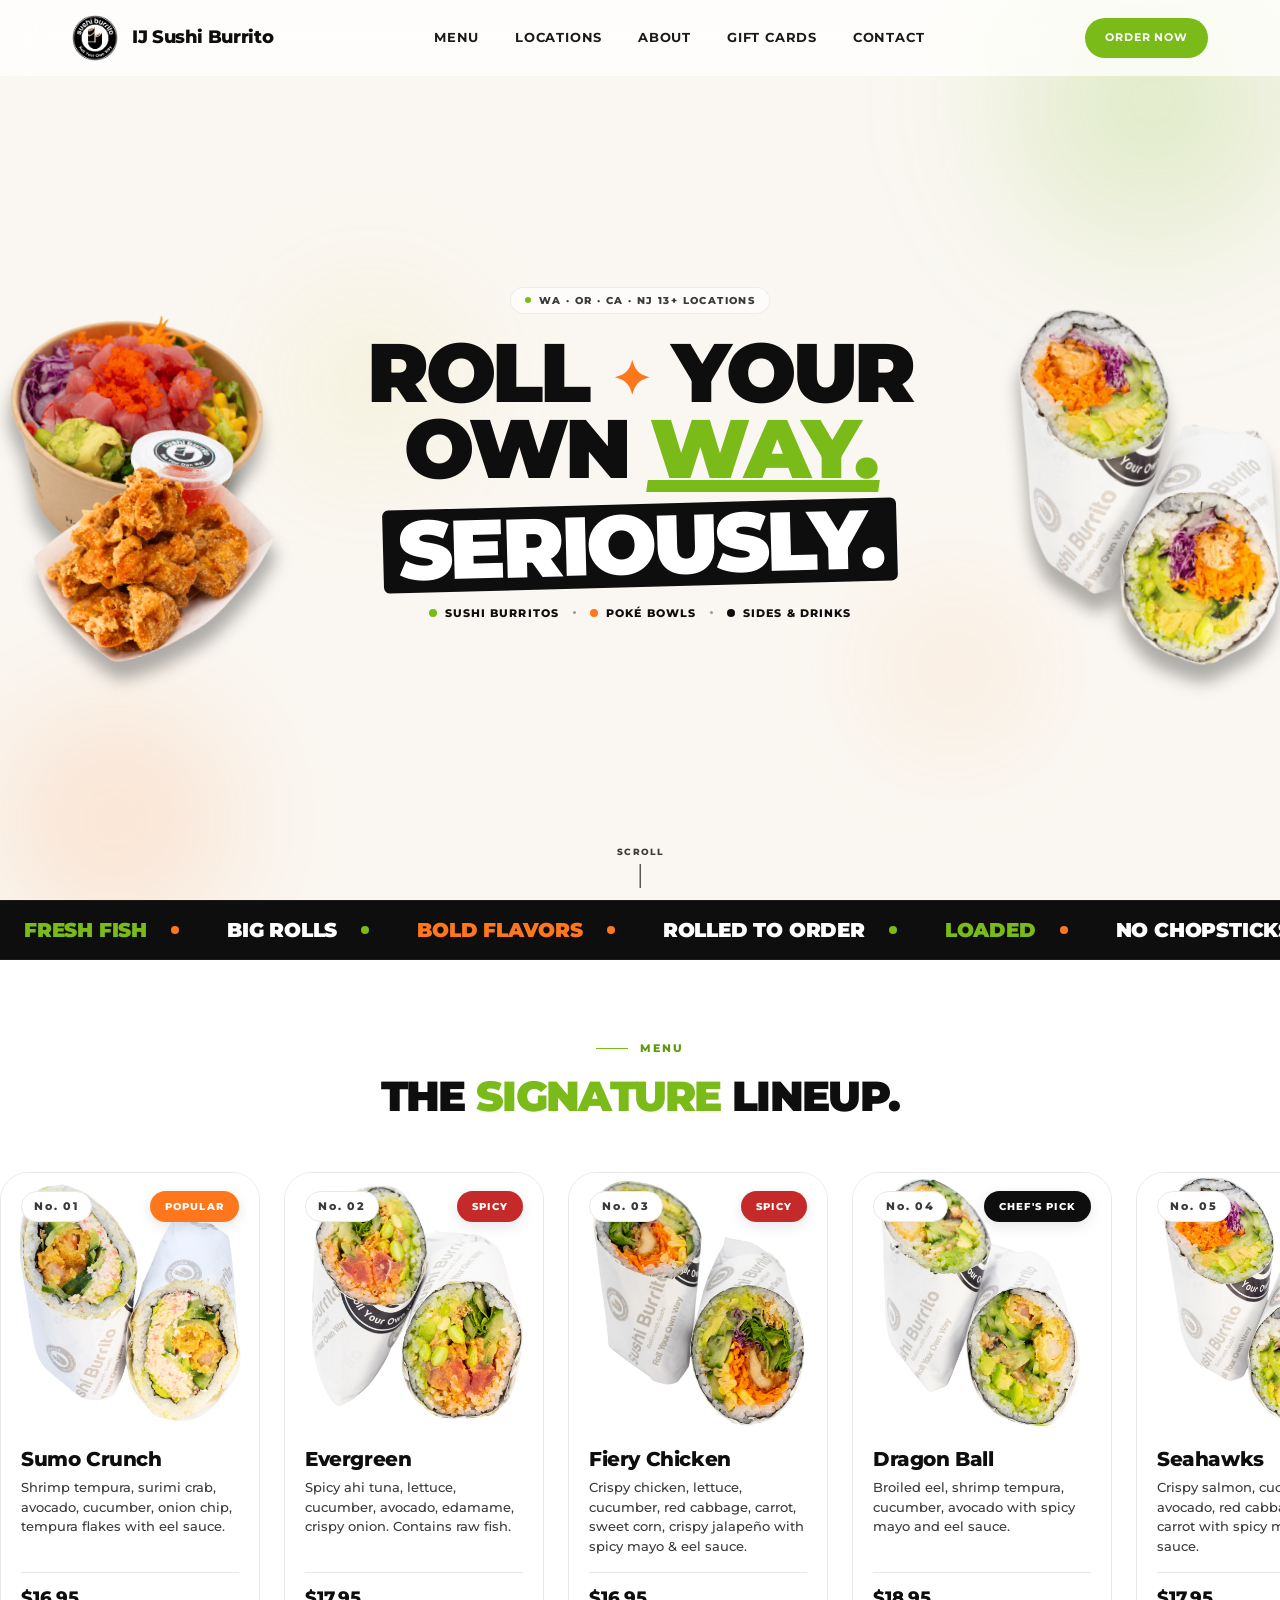
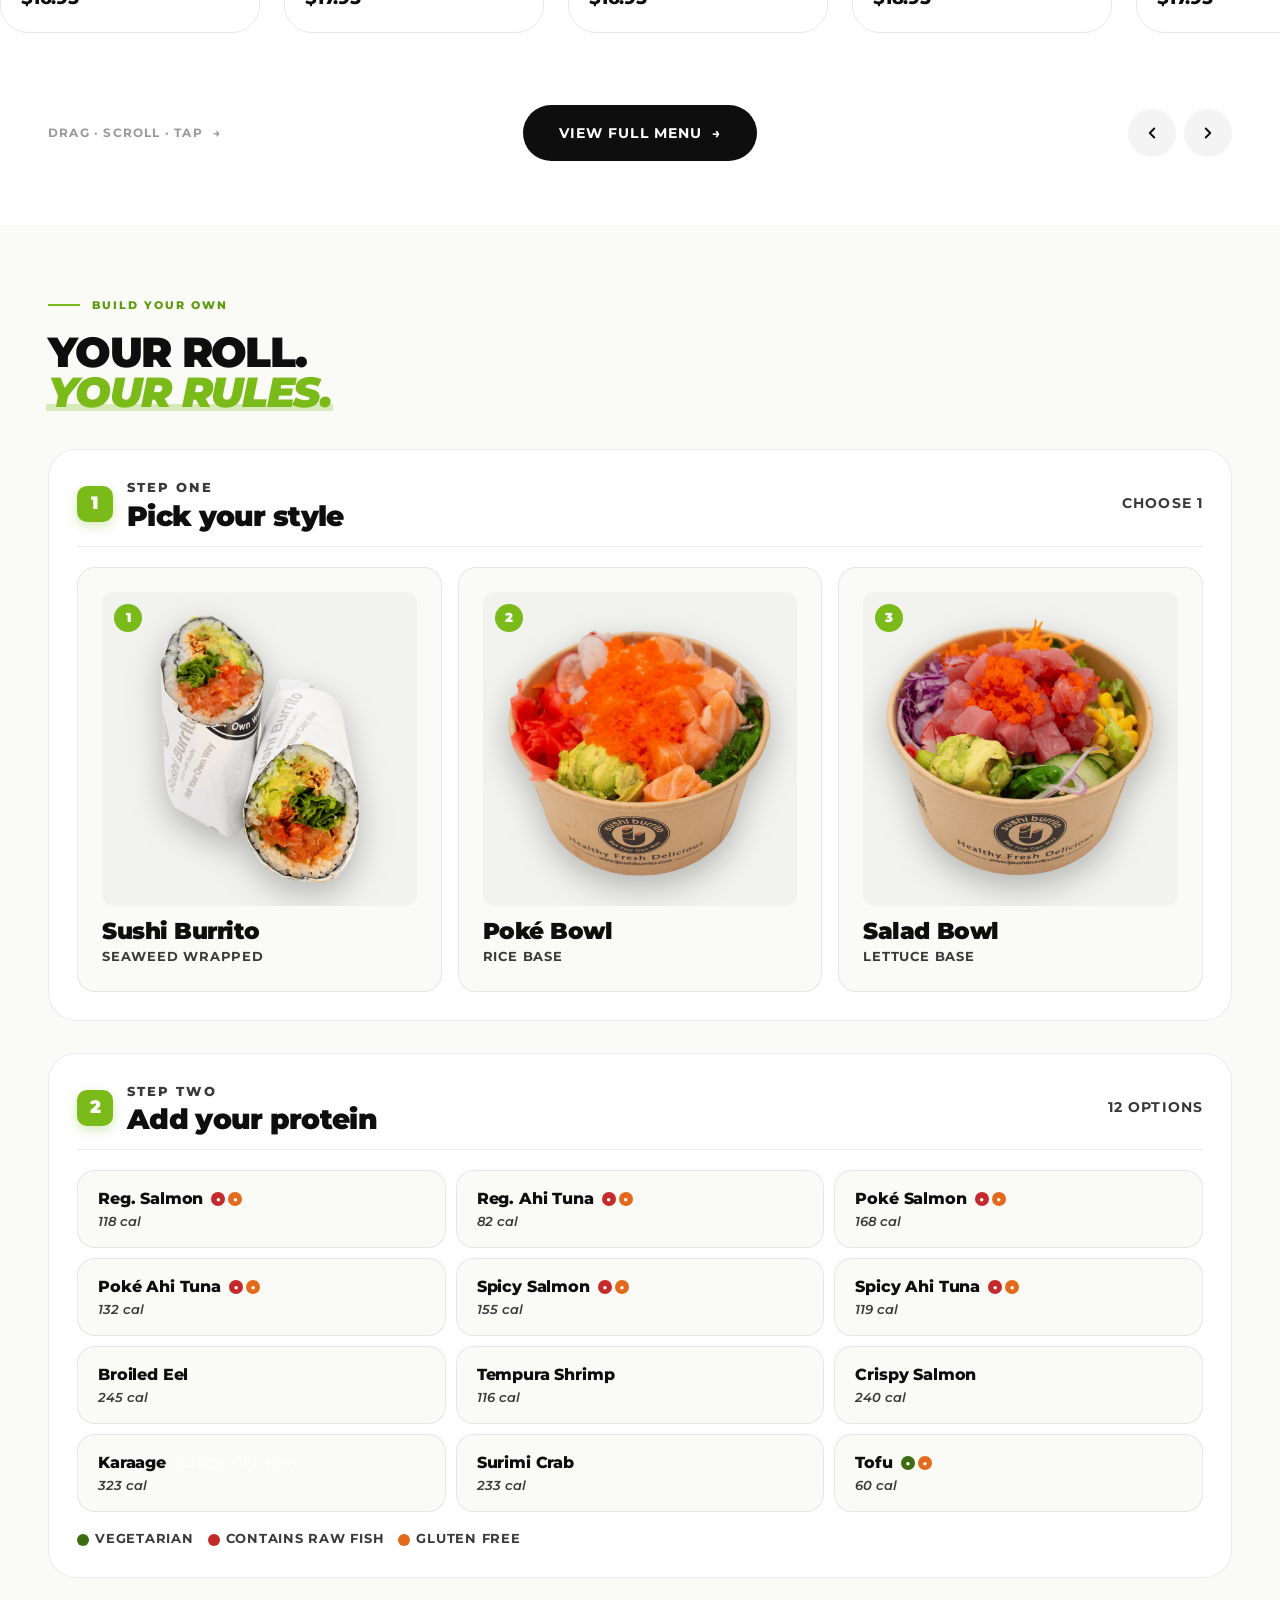
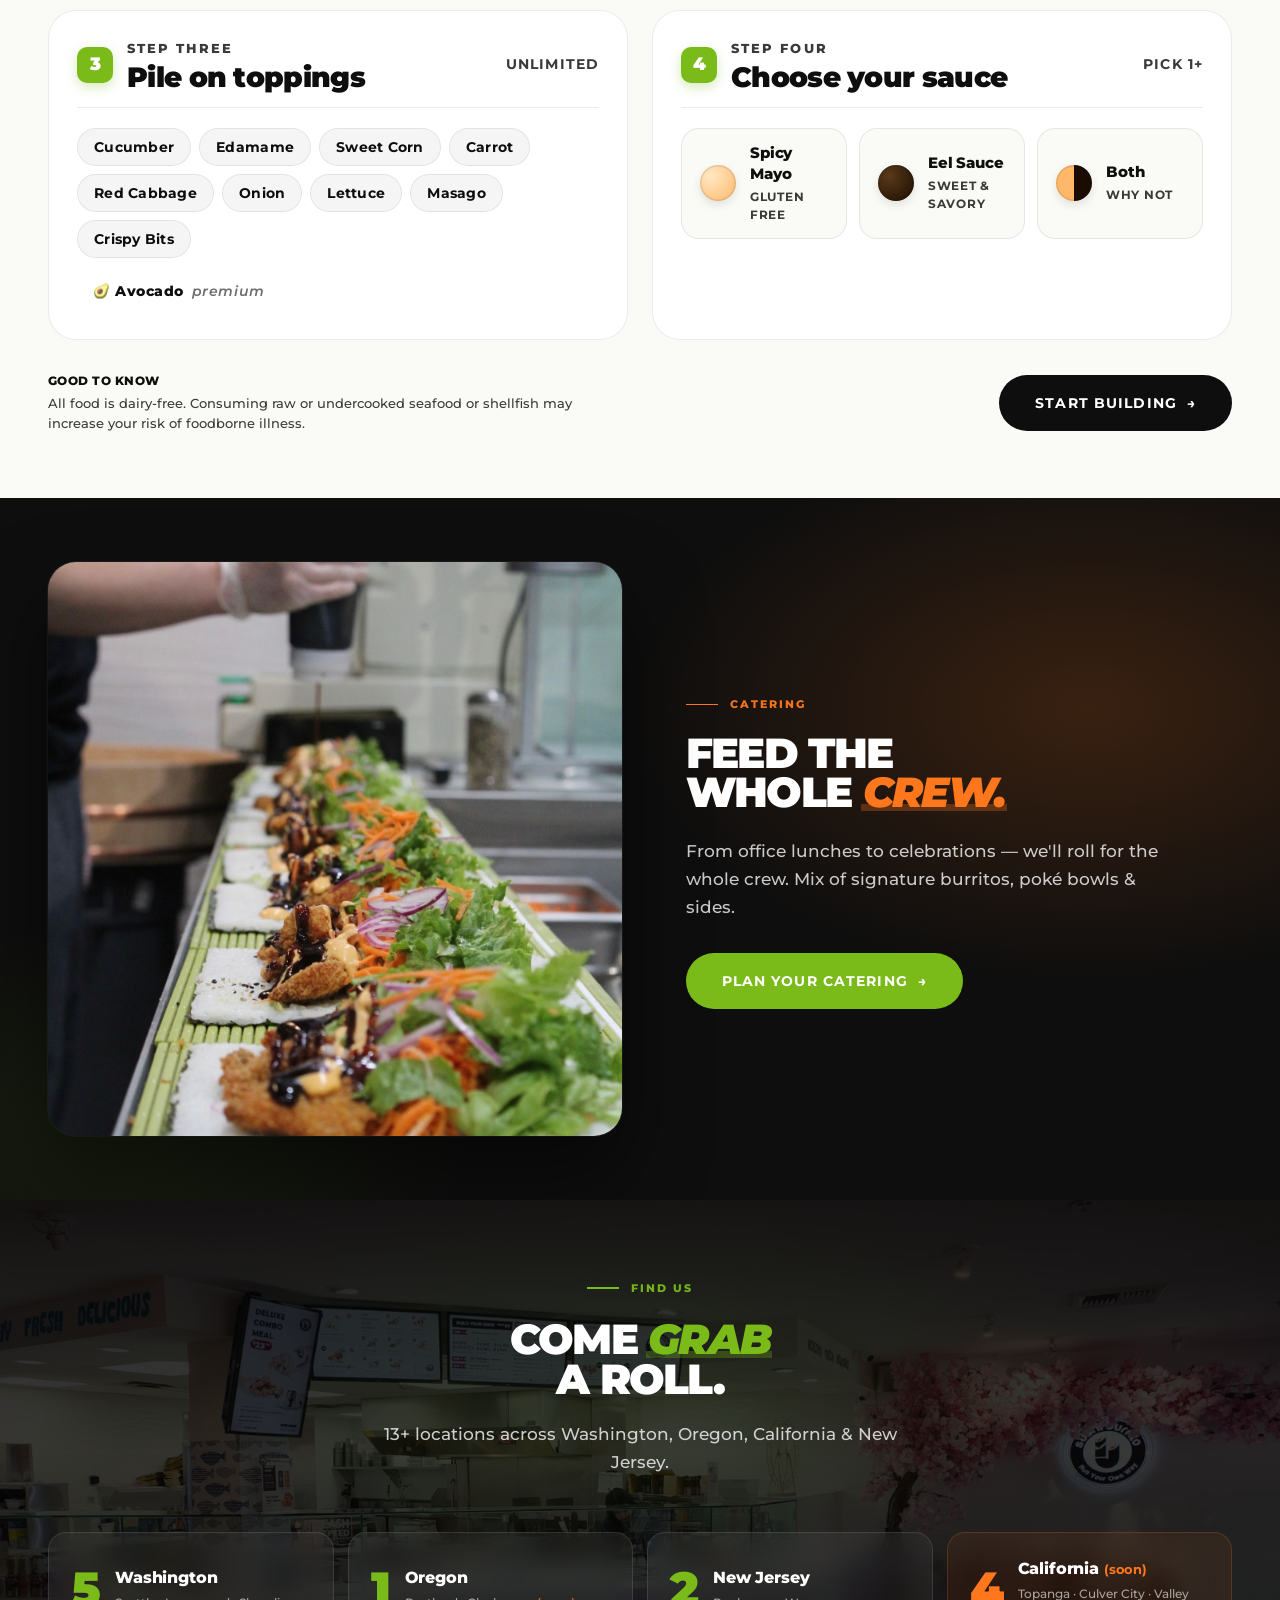
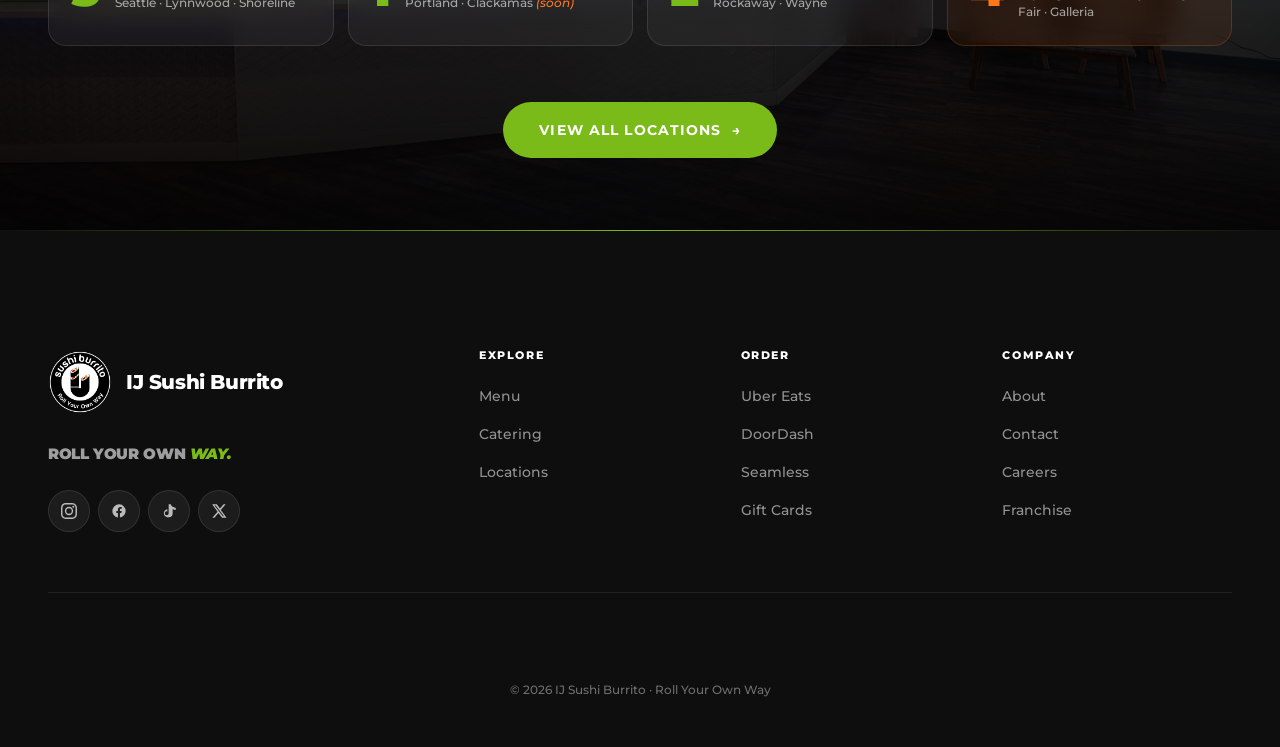
==== commit 4d979628: "Redesign menu cards, locations, and mobile layout - Move price to bottom of menu cards with separato" ====
--- a/index.html
+++ b/index.html
@@ -23,255 +23,231 @@
 <link rel="preload" as="style" href="https://fonts.googleapis.com/css2?family=Montserrat:wght@400;500;600;700;800;900&display=swap">
 <link href="https://fonts.googleapis.com/css2?family=Montserrat:wght@400;500;600;700;800;900&display=swap" rel="stylesheet">
 
-<link rel="stylesheet" href="styles.css?v=4">
+<link rel="stylesheet" href="styles.css?v=5">
 
 <style>
-/* ════════════ HERO — MODERN MESH GRADIENT ════════════ */
+/* ════════════ HERO — COMPACT SPLIT + FLOATING CUTOUTS ════════════ */
 .hero{
-  position:relative;min-height:100vh;
-  background:#fefcf7;
-  color:var(--ink);overflow:hidden;display:flex;align-items:center;
-  padding:calc(var(--nav-h) + 50px) 0 60px;
-}
-/* Mesh gradient layer — brand-color blobs softly blurred */
-.hero::before{
-  content:'';position:absolute;inset:0;z-index:0;pointer-events:none;
-  background:
-    radial-gradient(ellipse 60% 50% at 85% 25%, rgba(255,200,140,.55) 0%, transparent 65%),
-    radial-gradient(ellipse 55% 45% at 15% 30%, rgba(122,186,25,.18) 0%, transparent 60%),
-    radial-gradient(ellipse 50% 60% at 70% 90%, rgba(255,119,29,.15) 0%, transparent 65%),
-    radial-gradient(ellipse 45% 50% at 5% 95%, rgba(122,186,25,.12) 0%, transparent 60%);
-}
-/* Subtle grain/noise texture for premium feel */
-.hero::after{
-  content:'';position:absolute;inset:0;z-index:0;pointer-events:none;
-  background-image:url("data:image/svg+xml;utf8,<svg xmlns='http://www.w3.org/2000/svg' width='200' height='200'><filter id='n'><feTurbulence type='fractalNoise' baseFrequency='0.85' numOctaves='2' stitchTiles='stitch'/></filter><rect width='200' height='200' filter='url(%23n)' opacity='0.5'/></svg>");
-  opacity:.5;mix-blend-mode:multiply;
-}
-/* Background text removed for cleaner look */
-.hero__bg-text{display:none}
-/* Decorative blurred orbs */
-.hero__dots{
-  position:absolute;top:8%;right:38%;width:340px;height:340px;z-index:0;
-  border-radius:50%;
-  background:radial-gradient(circle,rgba(255,119,29,.18) 0%,rgba(255,119,29,.06) 50%,transparent 75%);
-  pointer-events:none;
-  filter:blur(40px);
-  animation:drift 18s ease-in-out infinite;
-}
-.hero__dots--bl{
-  top:auto;right:auto;bottom:5%;left:32%;width:380px;height:380px;
-  background:radial-gradient(circle,rgba(122,186,25,.2) 0%,rgba(122,186,25,.06) 50%,transparent 75%);
-  animation:drift 22s ease-in-out infinite reverse;
-}
-@keyframes drift{
-  0%,100%{transform:translate(0,0)}
-  33%{transform:translate(20px,-15px)}
-  66%{transform:translate(-15px,20px)}
-}
-@media(prefers-reduced-motion:reduce){.hero__dots,.hero__dots--bl{animation:none}}
-
-.hero__inner{position:relative;z-index:2;display:grid;grid-template-columns:minmax(0,1fr) 600px;gap:32px;align-items:start;width:100%;padding-top:20px}
-@media(max-width:1280px){.hero__inner{grid-template-columns:minmax(0,1fr) 520px;gap:24px}}
-@media(max-width:1100px){.hero__inner{grid-template-columns:minmax(0,1fr) 460px}}
-@media(max-width:1000px){.hero__inner{grid-template-columns:minmax(0,1fr);gap:60px;text-align:center;padding-top:0}.hero__copy{display:flex;flex-direction:column;align-items:center}.hero__est,.hero__ctas,.hero__offerings,.hero__meta{justify-content:center;justify-self:center}.hero__sub{margin-left:auto;margin-right:auto}}
-
-.hero__copy{position:relative;min-width:0}
-.hero__visual{min-width:0}
-
-/* Top mark — establishment line */
+  position:relative;
+  min-height:100vh;
+  background:#FAF7F2;
+  color:var(--ink);
+  overflow:hidden;
+  display:flex;align-items:center;
+  padding:calc(var(--nav-h) + 24px) 0 24px;
+}
+.hero::before,.hero::after{display:none}
+.hero__bg-text,.hero__dots,.hero__dots--bl,
+.hero__glow,.hero__seal,
+.hero-gallery,.hero-arrow,.hero-dots,.hero__proof,.hero__meta,.hero__chip{display:none}
+
+.hero__inner{
+  position:relative;z-index:2;
+  display:flex;flex-direction:column;align-items:center;
+  text-align:center;
+  width:100%;
+}
+
+.hero__copy{
+  position:relative;
+  display:flex;flex-direction:column;align-items:center;
+  z-index:5;
+  padding-bottom:48px;
+}
+
+/* Location pill */
 .hero__est{
-  display:inline-flex;align-items:center;gap:14px;
-  font-family:var(--fm);font-size:11px;font-weight:800;letter-spacing:.18em;
-  text-transform:uppercase;color:var(--ink2);
-  padding:8px 14px;border:1.5px solid var(--ink);border-radius:99px;
-  margin-bottom:28px;background:rgba(255,255,255,.5);backdrop-filter:blur(8px);
-}
-.hero__est .pulse{width:8px;height:8px;border-radius:50%;background:var(--brand);animation:pulse 2s ease-in-out infinite}
-.hero__est-divider{width:4px;height:4px;border-radius:50%;background:var(--ink5)}
-
-/* Headline — multi-treatment stacked rows */
-.hero h1{margin-bottom:28px;font-size:clamp(44px,8vw,128px);font-weight:900;line-height:.88;letter-spacing:-.05em;text-transform:uppercase}
+  display:inline-flex;align-items:center;gap:8px;
+  font-family:var(--fm);font-size:10px;font-weight:800;letter-spacing:.14em;
+  text-transform:uppercase;color:var(--ink3);
+  padding:5px 14px;border:1.5px solid rgba(0,0,0,.06);border-radius:99px;
+  margin-bottom:20px;background:rgba(255,255,255,.65);
+}
+.hero__est .pulse{width:6px;height:6px;border-radius:50%;background:var(--brand);animation:pulse 2s ease-in-out infinite}
+.hero__est-divider{display:none}
+
+/* Headline — smaller */
+.hero h1{
+  margin-bottom:18px;
+  font-size:clamp(48px,6.5vw,100px);
+  font-weight:900;line-height:.92;letter-spacing:-.04em;
+  text-transform:uppercase;
+}
 .hero h1 .row{display:block;position:relative}
 .hero h1 .row--nowrap{white-space:nowrap}
-.hero h1 .row + .row{margin-top:.04em}
+.hero h1 .row + .row{margin-top:0}
+.hero h1 .row.row--spaced{margin-top:.2em}
 .hero h1 .ink{color:var(--ink)}
 .hero h1 .g{color:var(--brand)}
-.hero h1 .o{color:var(--orange)}
 .hero h1 .accent{
   display:inline-block;background:var(--ink);color:#fff;
-  padding:0 .14em .04em;transform:rotate(-1.2deg);margin:0 .04em;
+  padding:.02em .18em .06em;transform:rotate(-1.5deg);margin:0 .04em;
   border-radius:6px;
 }
-.hero h1 .underline-stroke{
-  position:relative;display:inline-block;
-}
+.hero h1 .underline-stroke{position:relative;display:inline-block}
 .hero h1 .underline-stroke::after{
   content:'';position:absolute;left:-.04em;right:-.04em;bottom:-.06em;
   height:.14em;background:var(--brand);z-index:-1;
   transform:skewX(-8deg);
 }
-/* Star bullet */
 .hero h1 .star{
   display:inline-block;color:var(--orange);font-weight:900;
-  margin:0 .08em;animation:spin 12s linear infinite;
-  font-size:.65em;vertical-align:middle;
+  margin:0 .06em;animation:spin 12s linear infinite;
+  font-size:.55em;vertical-align:middle;
 }
 @keyframes spin{to{transform:rotate(360deg)}}
 
-.hero__sub{font-size:clamp(16px,1.45vw,19px);font-weight:500;color:var(--ink2);line-height:1.55;margin-bottom:36px;max-width:520px}
-@media(max-width:1000px){.hero__sub{max-width:none}}
-
-.hero__ctas{display:flex;gap:14px;flex-wrap:wrap;margin-bottom:48px;align-items:center}
-
-/* Social proof under buttons */
-.hero__proof{
-  display:flex;align-items:center;gap:14px;margin-bottom:36px;
-  font-size:12px;font-weight:600;color:var(--ink3);
-}
-.hero__proof-stars{display:flex;gap:1px;color:var(--orange)}
-.hero__proof-stars svg{width:14px;height:14px;fill:currentColor}
-
-/* Meta row */
-.hero__meta{
-  display:grid;grid-template-columns:repeat(3,auto);gap:36px;
-  border-top:2px solid var(--ink);padding-top:24px;width:fit-content;
-}
-@media(max-width:1000px){.hero__meta{margin-inline:0}}
-@media(max-width:560px){.hero__meta{grid-template-columns:1fr 1fr;gap:20px}}
-.hero__meta-item strong{display:block;font-family:var(--fm-display);font-size:24px;font-weight:900;color:var(--ink);letter-spacing:-.02em;line-height:1;margin-bottom:6px}
-.hero__meta-item span{font-size:11px;color:var(--ink3);font-weight:700;text-transform:uppercase;letter-spacing:.1em}
-
-/* ── HERO VISUAL: triangle formation — 2 burritos back, bowl front ── */
-.hero__visual{position:relative;aspect-ratio:1.05/1;width:100%;max-width:600px;margin:0 0 0 auto;transform:translateX(48px)}
-@media(max-width:1000px){.hero__visual{max-width:520px;margin:0 auto;aspect-ratio:1/1;transform:none}}
-
-/* One soft glow behind the food */
-.hero__glow{
-  position:absolute;top:48%;left:50%;transform:translate(-50%,-50%);
-  width:92%;height:92%;border-radius:50%;
-  background:radial-gradient(circle,rgba(255,200,140,.5) 0%,rgba(255,180,100,.18) 40%,transparent 72%);
-  filter:blur(36px);z-index:0;pointer-events:none;
-  animation:glowPulse 10s ease-in-out infinite;
-}
-@keyframes glowPulse{0%,100%{transform:translate(-50%,-50%) scale(1)}50%{transform:translate(-50%,-50%) scale(1.04)}}
-
-.burrito{
-  position:absolute;
-  filter:drop-shadow(0 34px 34px rgba(0,0,0,.18)) drop-shadow(0 10px 14px rgba(0,0,0,.1));
-}
-.burrito img{width:100%;height:auto;display:block}
-
-/* TIGHT TRIANGLE: burrito + bowl in back, hero burrito in front-center */
-
-/* FRONT CENTER — hero burrito, THE MAIN, biggest item */
-.burrito--primary{
-  width:92%;bottom:-14%;left:4%;
-  transform:rotate(-4deg);
-  animation:floatA 7s ease-in-out infinite;
-  z-index:5;
-  filter:drop-shadow(0 50px 50px rgba(0,0,0,.3)) drop-shadow(0 18px 22px rgba(0,0,0,.18));
-}
-@keyframes floatA{
-  0%,100%{transform:rotate(-4deg) translateY(0)}
-  50%{transform:rotate(-3deg) translateY(-8px)}
-}
-
-/* BACK LEFT — appetizer, third in hierarchy */
-.burrito--secondary{
-  width:64%;top:-6%;left:-14%;
-  transform:rotate(-14deg);
-  animation:floatB 7s ease-in-out infinite .8s;
-  z-index:3;
-  filter:drop-shadow(0 32px 32px rgba(0,0,0,.2)) drop-shadow(0 12px 16px rgba(0,0,0,.12));
-}
-@keyframes floatB{
-  0%,100%{transform:rotate(-14deg) translateY(0)}
-  50%{transform:rotate(-13deg) translateY(-7px)}
-}
-
-/* BACK RIGHT — bowl, second in hierarchy (bigger than appetizer) */
-.burrito--bowl{
-  width:62%;top:0;right:-6%;
-  transform:rotate(12deg);
-  animation:floatC 8s ease-in-out infinite 1.4s;
-  z-index:3;
-  filter:drop-shadow(0 32px 32px rgba(0,0,0,.2)) drop-shadow(0 12px 16px rgba(0,0,0,.12));
-}
-@keyframes floatC{
-  0%,100%{transform:rotate(12deg) translateY(0)}
-  50%{transform:rotate(13deg) translateY(-7px)}
-}
-
-@media(max-width:1000px){
-  .burrito--primary{width:90%;left:5%}
-  .burrito--secondary{width:60%;top:-4%;left:-9%}
-  .burrito--bowl{width:60%;right:-4%}
-}
-@media(max-width:600px){
-  .burrito--primary{width:88%;left:6%}
-  .burrito--secondary{width:58%;top:-2%;left:-6%}
-  .burrito--bowl{width:58%;right:-2%}
-}
-
-/* Rotating seal — clearly OUTSIDE the food cluster, top-right corner */
-.hero__seal{
-  position:absolute;top:0;right:-2%;z-index:7;
-  width:108px;height:108px;
-  animation:rotate-slow 22s linear infinite;
-  pointer-events:none;
-}
-@keyframes rotate-slow{to{transform:rotate(360deg)}}
-.hero__seal svg{width:100%;height:100%;filter:drop-shadow(0 14px 30px rgba(0,0,0,.3))}
-.hero__seal-inner{
-  position:absolute;inset:0;display:flex;align-items:center;justify-content:center;
-  pointer-events:none;
-}
-.hero__seal-inner img{width:48%;height:48%;object-fit:contain;animation:rotate-slow-rev 22s linear infinite}
-@keyframes rotate-slow-rev{to{transform:rotate(-360deg)}}
-@media(max-width:1000px){.hero__seal{width:96px;height:96px;top:-2%;right:-2%}}
-@media(max-width:600px){.hero__seal{width:84px;height:84px;top:0;right:0}}
-
-/* Hide all floating stickers — clean composition */
-.hero__sticker{display:none}
-
-/* Hide the Rolling Now chip */
-.hero__chip{display:none}
-
-/* Clean offerings caption strip — single line */
+/* Subhead — hidden, redundant with offerings row */
+.hero__sub{display:none}
+
+/* Offerings row */
 .hero__offerings{
-  display:flex;align-items:center;gap:18px;flex-wrap:wrap;row-gap:10px;
-  margin-bottom:28px;
-}
-@media(max-width:520px){.hero__offerings{gap:10px 14px;font-size:11px}.hero__offering{font-size:11px}.hero__offering-divider{display:none}}
+  display:flex;align-items:center;gap:14px;flex-wrap:wrap;row-gap:8px;
+  margin-bottom:20px;
+}
+@media(max-width:520px){.hero__offerings{gap:10px 12px;font-size:11px}.hero__offering{font-size:11px}.hero__offering-divider{display:none}}
 .hero__offering{
-  display:inline-flex;align-items:center;gap:10px;
-  font-size:12px;font-weight:800;letter-spacing:.12em;text-transform:uppercase;
+  display:inline-flex;align-items:center;gap:8px;
+  font-size:11px;font-weight:800;letter-spacing:.1em;text-transform:uppercase;
   color:var(--ink);white-space:nowrap;
 }
-.hero__offering .dot{width:10px;height:10px;border-radius:50%}
+.hero__offering .dot{width:8px;height:8px;border-radius:50%}
 .hero__offering--g .dot{background:var(--brand)}
 .hero__offering--o .dot{background:var(--orange)}
-.hero__offering-divider{width:4px;height:4px;border-radius:50%;background:var(--ink5)}
+.hero__offering-divider{width:3px;height:3px;border-radius:50%;background:var(--ink5)}
+
+/* CTAs — hidden on desktop, redundant with nav */
+.hero__ctas{display:none}
+
+/* ── Gradient blobs ── */
+.hero__blob{
+  position:absolute;border-radius:50%;
+  z-index:1;pointer-events:none;
+  filter:blur(60px);
+}
+.hero__blob--1{
+  width:clamp(280px,30vw,500px);aspect-ratio:1;
+  top:-10%;right:-5%;
+  background:radial-gradient(circle, rgba(122,186,25,.25) 0%, rgba(122,186,25,.06) 60%, transparent 80%);
+}
+.hero__blob--2{
+  width:clamp(220px,24vw,400px);aspect-ratio:1;
+  bottom:-8%;left:-3%;
+  background:radial-gradient(circle, rgba(255,119,29,.22) 0%, rgba(255,119,29,.05) 60%, transparent 80%);
+}
+.hero__blob--3{
+  width:clamp(180px,18vw,320px);aspect-ratio:1;
+  top:30%;left:20%;
+  background:radial-gradient(circle, rgba(122,186,25,.12) 0%, rgba(255,200,50,.08) 50%, transparent 80%);
+}
+.hero__blob--4{
+  width:clamp(160px,15vw,260px);aspect-ratio:1;
+  bottom:15%;right:18%;
+  background:radial-gradient(circle, rgba(255,119,29,.15) 0%, rgba(255,180,80,.06) 60%, transparent 80%);
+}
+
+/* ── HERO VISUAL — cutouts around centered text ── */
+.hero__visual{
+  position:absolute;
+  inset:0;
+  z-index:2;
+  pointer-events:none;
+}
+
+/* Cutout shared styles */
+.burrito{position:absolute;filter:none}
+.burrito img{width:100%;height:auto;display:block}
+
+/* PRIMARY — sushi burrito, right side */
+.burrito--primary{
+  width:clamp(260px,28vw,420px);
+  top:50%;right:-4%;
+  transform:translateY(-50%) rotate(4deg);
+  z-index:4;
+  filter:drop-shadow(0 18px 8px rgba(0,0,0,.3));
+  animation:floatA 6s ease-in-out infinite;
+}
+@keyframes floatA{
+  0%,100%{transform:translateY(-50%) rotate(4deg) translateX(0)}
+  50%{transform:translateY(-50%) rotate(4deg) translateX(-4px)}
+}
+
+/* SECONDARY — karaage, bottom left, layered on top */
+.burrito--secondary{
+  display:block;
+  width:clamp(200px,20vw,320px);
+  bottom:2%;left:2%;
+  transform:rotate(-8deg);
+  z-index:6;
+  filter:drop-shadow(0 18px 8px rgba(0,0,0,.3));
+  animation:floatB 7s ease-in-out infinite .8s;
+}
+@keyframes floatB{
+  0%,100%{transform:rotate(-8deg) translateY(0)}
+  50%{transform:rotate(-7deg) translateY(-7px)}
+}
+
+/* BOWL — poké bowl, top left */
+.burrito--bowl{
+  display:block;
+  width:clamp(210px,21vw,330px);
+  top:4%;left:0%;
+  transform:rotate(6deg);
+  z-index:4;
+  filter:drop-shadow(0 18px 8px rgba(0,0,0,.3));
+  animation:floatC 8s ease-in-out infinite 1.4s;
+}
+@keyframes floatC{
+  0%,100%{transform:rotate(6deg) translateY(0)}
+  50%{transform:rotate(7deg) translateY(-7px)}
+}
+
+/* ── Mobile photo fallback ── */
+.hero__mobile-photo{display:none}
+
+/* ── Responsive ── */
+@media(max-width:900px){
+  .hero{min-height:auto;padding:calc(var(--nav-h) + 16px) 0 0;flex-direction:column}
+  .hero h1{font-size:62px}
+  .hero__copy{padding-bottom:24px}
+  .hero__sub{margin-left:auto;margin-right:auto}
+  .hero__offerings{justify-content:center}
+  /* Hide cutouts, show single photo */
+  .hero__visual{display:none}
+  .hero__mobile-photo{
+    display:block;
+    width:100vw;
+    max-width:none;
+    align-self:flex-start;
+    margin-left:-20px;
+  }
+  .hero__mobile-photo img{width:100%;height:220px;display:block;object-fit:cover}
+}
+
 .hero__chip .dot{width:9px;height:9px;border-radius:50%;background:var(--brand);animation:pulse 1.8s ease-in-out infinite;box-shadow:0 0 0 0 rgba(122,186,25,.6)}
 @keyframes pulse{
   0%,100%{transform:scale(1);box-shadow:0 0 0 0 rgba(122,186,25,.6)}
   50%{transform:scale(1.2);box-shadow:0 0 0 8px rgba(122,186,25,0)}
 }
 
+/* Hide stickers & chip */
+.hero__sticker{display:none}
+.hero__chip{display:none}
+.hero__seal{display:none}
+
 /* Scroll indicator */
 .hero__scroll{
-  position:absolute;bottom:24px;left:50%;transform:translateX(-50%);z-index:3;
-  display:flex;flex-direction:column;align-items:center;gap:8px;
-  font-size:10px;font-weight:800;letter-spacing:.18em;text-transform:uppercase;
+  position:absolute;bottom:12px;left:50%;transform:translateX(-50%);z-index:3;
+  display:flex;flex-direction:column;align-items:center;gap:6px;
+  font-size:9px;font-weight:800;letter-spacing:.16em;text-transform:uppercase;
   color:var(--ink3);
   animation:fadeBob 3s ease-in-out infinite;
 }
 @keyframes fadeBob{
   0%,100%{transform:translateX(-50%) translateY(0);opacity:.7}
-  50%{transform:translateX(-50%) translateY(6px);opacity:1}
-}
-.hero__scroll-line{width:1.5px;height:30px;background:var(--ink);position:relative;overflow:hidden}
+  50%{transform:translateX(-50%) translateY(5px);opacity:1}
+}
+.hero__scroll-line{width:1.5px;height:24px;background:var(--ink);position:relative;overflow:hidden}
 .hero__scroll-line::after{
   content:'';position:absolute;top:-100%;left:0;width:100%;height:50%;
   background:#fff;animation:scrollDot 2s ease-in-out infinite;
@@ -279,9 +255,52 @@
 @keyframes scrollDot{0%{top:-100%}100%{top:200%}}
 @media(max-width:900px){.hero__scroll{display:none}}
 
+/* ════════════ ROLL CARD MODAL ════════════ */
+.roll-modal{
+  display:none;position:fixed;inset:0;z-index:9999;
+  align-items:flex-end;justify-content:center;
+}
+.roll-modal.open{display:flex}
+.roll-modal__backdrop{position:absolute;inset:0;background:rgba(0,0,0,.5);-webkit-backdrop-filter:blur(4px);backdrop-filter:blur(4px)}
+.roll-modal__sheet{
+  position:relative;z-index:1;
+  background:#fff;border-radius:20px 20px 0 0;
+  width:100%;max-width:480px;max-height:85vh;
+  overflow-y:auto;-webkit-overflow-scrolling:touch;
+  animation:sheetUp .3s ease-out;
+}
+@keyframes sheetUp{from{transform:translateY(100%)}to{transform:translateY(0)}}
+.roll-modal__img{
+  width:100%;aspect-ratio:4/3;object-fit:cover;
+  border-radius:20px 20px 0 0;display:block;
+}
+.roll-modal__body{padding:24px 24px 32px}
+.roll-modal__tag{
+  display:inline-block;font-size:10px;font-weight:800;letter-spacing:.1em;
+  text-transform:uppercase;padding:4px 10px;border-radius:99px;
+  margin-bottom:12px;
+}
+.roll-modal__name{
+  font-family:var(--fm-display);font-size:24px;font-weight:900;
+  letter-spacing:-.02em;color:var(--ink);margin-bottom:10px;
+}
+.roll-modal__desc{
+  font-size:15px;color:var(--ink3);line-height:1.6;margin-bottom:20px;
+}
+.roll-modal__price{
+  font-family:var(--fm-display);font-size:22px;font-weight:900;color:var(--ink);
+}
+.roll-modal__close{
+  position:absolute;top:12px;right:12px;z-index:2;
+  width:36px;height:36px;border-radius:50%;
+  background:rgba(0,0,0,.5);border:none;color:#fff;
+  font-size:20px;cursor:pointer;display:flex;align-items:center;justify-content:center;
+}
+@media(min-width:769px){.roll-modal{display:none !important}}
+
 /* ════════════ MARQUEE ════════════ */
 .marquee{
-  background:var(--ink);color:#fff;padding:24px 0;overflow:hidden;
+  background:var(--ink);color:#fff;padding:14px 0;overflow:hidden;
   border-top:1px solid rgba(255,255,255,.06);
   border-bottom:1px solid rgba(255,255,255,.06);
 }
@@ -291,11 +310,11 @@
   width:max-content;
 }
 .marquee__item{
-  display:inline-flex;align-items:center;gap:36px;padding:0 36px;
-  font-family:var(--fm);font-size:clamp(20px,2.6vw,32px);font-weight:900;
-  letter-spacing:-.02em;text-transform:uppercase;
-}
-.marquee__item .dot{width:14px;height:14px;border-radius:50%;background:var(--brand);flex-shrink:0}
+  display:inline-flex;align-items:center;gap:24px;padding:0 24px;
+  font-family:var(--fm);font-size:clamp(14px,1.6vw,20px);font-weight:900;
+  letter-spacing:-.01em;text-transform:uppercase;
+}
+.marquee__item .dot{width:8px;height:8px;border-radius:50%;background:var(--brand);flex-shrink:0}
 .marquee__item:nth-child(odd) .dot{background:var(--orange)}
 .marquee__item .o{color:var(--orange)}
 .marquee__item .g{color:var(--brand)}
@@ -305,16 +324,22 @@
 /* ════════════ LINEUP ════════════ */
 .lineup{
   background:var(--bg);position:relative;
-  padding:140px 0 120px;
-}
-.lineup__head{margin-bottom:64px;padding:0 48px;max-width:1320px;margin-left:auto;margin-right:auto;text-align:center}
+  padding:72px 0 64px;
+}
+.lineup__head{margin-bottom:36px;padding:0 48px;max-width:1320px;margin-left:auto;margin-right:auto;text-align:center}
 @media(max-width:900px){.lineup__head{padding:0 28px}}
 @media(max-width:500px){.lineup__head{padding:0 20px;margin-bottom:40px}}
-.lineup h2{margin-bottom:0;white-space:nowrap;font-size:clamp(28px,4.5vw,60px)}
+.lineup__eyebrow{
+  display:inline-flex;align-items:center;gap:12px;
+  font-size:11px;font-weight:800;letter-spacing:.18em;text-transform:uppercase;
+  color:var(--brand-d);margin-bottom:20px;
+}
+.lineup__eyebrow::before{content:'';width:32px;height:1.5px;background:var(--brand)}
+.lineup h2{margin-bottom:0;white-space:nowrap;font-size:clamp(28px,3.5vw,42px);font-weight:900;line-height:.95}
 @media(max-width:640px){.lineup h2{white-space:normal;text-wrap:balance}}
 .lineup__scroll{
   display:grid;grid-auto-flow:column;
-  grid-auto-columns:minmax(320px,400px);
+  grid-auto-columns:minmax(260px,320px);
   gap:24px;overflow-x:auto;
   padding:20px 48px 40px;scroll-snap-type:x mandatory;
   scrollbar-width:none;
@@ -333,7 +358,7 @@
 .roll-card:hover{transform:translateY(-8px);box-shadow:var(--s3)}
 .roll-card__media{
   position:relative;aspect-ratio:1/1;overflow:hidden;
-  background:linear-gradient(135deg,#fdfbf5 0%,#f0e8d6 100%);
+  background:#fff;
 }
 .roll-card__media img{
   position:absolute;inset:0;width:100%;height:100%;object-fit:cover;
@@ -349,11 +374,11 @@
 .roll-card__tag{
   position:absolute;top:18px;right:20px;z-index:2;
 }
-.roll-card__body{padding:24px 26px 26px;flex:1;display:flex;flex-direction:column}
-.roll-card__name{font-family:var(--fm-display);font-size:26px;font-weight:800;letter-spacing:-.02em;color:var(--ink);margin-bottom:10px;line-height:1.05}
-.roll-card__desc{font-size:13.5px;color:var(--ink3);line-height:1.6;margin-bottom:20px;flex:1}
-.roll-card__foot{display:flex;justify-content:space-between;align-items:center;gap:12px;padding-top:16px;border-top:1px solid var(--ink7)}
-.roll-card__price{font-family:var(--fm-display);font-size:22px;font-weight:800;color:var(--ink);letter-spacing:-.01em}
+.roll-card__body{padding:18px 20px 20px;flex:1;display:flex;flex-direction:column}
+.roll-card__name{font-family:var(--fm-display);font-size:20px;font-weight:800;letter-spacing:-.02em;color:var(--ink);margin-bottom:8px;line-height:1.05}
+.roll-card__desc{font-size:12.5px;color:var(--ink3);line-height:1.55;margin-bottom:16px;flex:1}
+.roll-card__foot{display:flex;justify-content:space-between;align-items:center;gap:12px;padding-top:12px;border-top:1px solid var(--ink7)}
+.roll-card__price{font-family:var(--fm-display);font-size:18px;font-weight:800;color:var(--ink);letter-spacing:-.01em}
 .lineup__nav{
   display:grid;grid-template-columns:1fr auto 1fr;align-items:center;gap:20px;
   padding:0 48px;max-width:1320px;margin:32px auto 0;
@@ -379,8 +404,8 @@
 /* ════════════ FRESH SHOWCASE — refined dark immersive ════════════ */
 .fresh{
   position:relative;background:var(--ink);color:#fff;
-  min-height:720px;display:flex;align-items:center;
-  overflow:hidden;padding:140px 0;
+  min-height:480px;display:flex;align-items:center;
+  overflow:hidden;padding:72px 0;
 }
 .fresh__bg{position:absolute;inset:0;z-index:0}
 .fresh__bg img{width:100%;height:100%;object-fit:cover;opacity:.5;animation:slowZoom 24s ease-in-out infinite alternate}
@@ -392,7 +417,7 @@
 }
 .fresh__inner{
   position:relative;z-index:2;max-width:1320px;margin:0 auto;padding:0 48px;
-  display:grid;grid-template-columns:1.05fr .95fr;gap:80px;align-items:center;
+  display:grid;grid-template-columns:1.05fr .95fr;gap:48px;align-items:center;
 }
 @media(max-width:900px){.fresh__inner{grid-template-columns:1fr;gap:48px;padding:0 28px}}
 
@@ -405,7 +430,7 @@
 
 .fresh h2{
   color:#fff;font-family:var(--fm-display);
-  font-size:clamp(44px,6vw,92px);font-weight:900;
+  font-size:clamp(28px,3.5vw,42px);font-weight:900;
   letter-spacing:-.04em;line-height:.95;margin:0 0 28px;text-transform:none;
 }
 .fresh h2 em{
@@ -459,13 +484,13 @@
 
 /* ════════════ FEATURES (WHY US) ════════════ */
 .why{background:var(--cream);position:relative;overflow:hidden}
-.why__head{display:grid;grid-template-columns:1fr 1fr;gap:60px;align-items:end;margin-bottom:72px}
+.why__head{display:grid;grid-template-columns:1fr 1fr;gap:40px;align-items:end;margin-bottom:40px}
 @media(max-width:800px){.why__head{grid-template-columns:1fr;gap:24px}}
 .why__intro{font-size:16px;color:var(--ink3);line-height:1.65;font-weight:500}
 .why__grid{display:grid;grid-template-columns:repeat(4,1fr);gap:0;border:1px solid rgba(0,0,0,.08);border-radius:var(--r-lg);overflow:hidden;background:#fff}
 @media(max-width:980px){.why__grid{grid-template-columns:1fr 1fr}}
 @media(max-width:520px){.why__grid{grid-template-columns:1fr}}
-.why__item{padding:48px 36px;border-right:1px solid rgba(0,0,0,.07);position:relative;transition:background .3s}
+.why__item{padding:32px 28px;border-right:1px solid rgba(0,0,0,.07);position:relative;transition:background .3s}
 .why__item:last-child{border-right:none}
 @media(max-width:980px){.why__item:nth-child(2){border-right:none}.why__item:nth-child(1),.why__item:nth-child(2){border-bottom:1px solid rgba(0,0,0,.07)}}
 @media(max-width:520px){.why__item{border-right:none;border-bottom:1px solid rgba(0,0,0,.07)}.why__item:last-child{border-bottom:none}}
@@ -482,7 +507,7 @@
 .why__item p{font-size:14px;color:var(--ink3);line-height:1.6}
 
 /* ════════════ CATERING PREVIEW (homepage) — dark simple split ════════════ */
-.cater-preview{background:var(--ink);color:#fff;padding:120px 0;position:relative;overflow:hidden}
+.cater-preview{background:var(--ink);color:#fff;padding:64px 0;position:relative;overflow:hidden}
 .cater-preview::before{
   content:'';position:absolute;inset:0;z-index:0;pointer-events:none;
   background:
@@ -501,14 +526,14 @@
 }
 .cater-preview__photo img{width:100%;height:100%;object-fit:cover;transition:transform .8s var(--e)}
 .cater-preview__photo:hover img{transform:scale(1.04)}
-.cater-preview__eyebrow{
+.cater-preview__copy .cater-preview__eyebrow{
   display:inline-flex;align-items:center;gap:12px;
-  font-size:13px;font-weight:800;letter-spacing:.18em;text-transform:uppercase;
+  font-size:11px;font-weight:800;letter-spacing:.18em;text-transform:uppercase;
   color:rgba(255,119,29,.95);margin-bottom:20px;
 }
 .cater-preview__eyebrow::before{content:'';width:32px;height:1.5px;background:var(--orange)}
 .cater-preview h2{
-  font-family:var(--fm-display);font-size:clamp(40px,5.5vw,80px);
+  font-family:var(--fm-display);font-size:clamp(28px,3.5vw,42px);
   font-weight:900;letter-spacing:-.04em;line-height:.95;margin:0 0 24px;text-transform:uppercase;color:#fff;
 }
 .cater-preview h2 em{
@@ -523,14 +548,14 @@
 
 /* ════════════ STORY ════════════ */
 .story{background:var(--ink);color:#fff;position:relative;overflow:hidden;padding:0}
-.story__grid{display:grid;grid-template-columns:1fr 1fr;min-height:720px}
+.story__grid{display:grid;grid-template-columns:1fr 1fr;min-height:480px}
 @media(max-width:900px){.story__grid{grid-template-columns:1fr}}
 .story__photo{position:relative;overflow:hidden;min-height:500px}
 .story__photo img{position:absolute;inset:0;width:100%;height:100%;object-fit:cover;transition:transform .8s var(--e)}
 .story__photo:hover img{transform:scale(1.04)}
 .story__photo::after{content:'';position:absolute;inset:0;background:linear-gradient(45deg,rgba(0,0,0,.3),transparent 50%)}
 .story__seal{position:absolute;top:32px;left:32px;z-index:2}
-.story__copy{padding:100px 80px;display:flex;flex-direction:column;justify-content:center}
+.story__copy{padding:56px 56px;display:flex;flex-direction:column;justify-content:center}
 @media(max-width:1100px){.story__copy{padding:80px 48px}}
 @media(max-width:600px){.story__copy{padding:60px 28px}}
 .story h2{color:#fff;margin-bottom:28px}
@@ -542,47 +567,43 @@
 
 /* ════════════ BYO — full 4-step build flow ════════════ */
 .byo{
-  background:var(--orange);color:#fff;position:relative;overflow:hidden;
-  padding:120px 0;
-}
-.byo::before{
-  content:'';position:absolute;top:-60px;right:-80px;width:480px;height:480px;border-radius:50%;
-  background:radial-gradient(circle,rgba(255,255,255,.18),transparent 70%);pointer-events:none;
-}
-.byo::after{
-  content:'';position:absolute;bottom:-100px;left:-80px;width:420px;height:420px;border-radius:50%;
-  background:radial-gradient(circle,rgba(0,0,0,.1),transparent 70%);pointer-events:none;
-}
+  background:var(--bg2);color:var(--ink);position:relative;overflow:hidden;
+  padding:64px 0;
+}
+.byo::before,.byo::after{display:none}
 .byo__head{
-  position:relative;z-index:1;max-width:1320px;margin:0 auto 64px;padding:0 48px;
+  position:relative;z-index:1;max-width:1320px;margin:0 auto 36px;padding:0 48px;
   display:grid;grid-template-columns:1.4fr auto;gap:40px;align-items:end;
 }
 @media(max-width:900px){.byo__head{grid-template-columns:1fr;gap:24px;padding:0 28px;margin-bottom:48px}}
 .byo__eyebrow{
   display:inline-flex;align-items:center;gap:12px;
-  font-size:13px;font-weight:800;letter-spacing:.18em;text-transform:uppercase;
-  color:#fff;margin-bottom:20px;
-}
-.byo__eyebrow::before{content:'';width:32px;height:1.5px;background:#fff}
+  font-size:11px;font-weight:800;letter-spacing:.18em;text-transform:uppercase;
+  color:var(--brand-d);margin-bottom:20px;
+}
+.byo__eyebrow::before{content:'';width:32px;height:1.5px;background:var(--brand)}
 .byo h2{
-  color:#fff;font-family:var(--fm-display);
-  font-size:clamp(48px,7vw,108px);font-weight:900;
-  letter-spacing:-.04em;line-height:.92;margin:0;text-transform:uppercase;
+  color:var(--ink);font-family:var(--fm-display);
+  font-size:clamp(28px,3.5vw,42px);font-weight:900;
+  letter-spacing:-.04em;line-height:.95;margin:0;text-transform:uppercase;
 }
 .byo h2 em{
-  font-style:normal;color:var(--ink);background:#fff;
-  padding:0 .14em;border-radius:6px;display:inline-block;transform:rotate(-1.5deg);
+  color:var(--brand);font-style:italic;
+  position:relative;display:inline-block;
+}
+.byo h2 em::after{
+  content:'';position:absolute;left:-.04em;right:-.04em;bottom:.05em;
+  height:.16em;background:rgba(122,186,25,.28);z-index:-1;
 }
 .byo__price{
   display:inline-flex;flex-direction:column;align-items:flex-end;
   padding:20px 28px;border-radius:var(--r);
-  background:rgba(0,0,0,.18);border:1px solid rgba(255,255,255,.16);
-  backdrop-filter:blur(8px);
-}
-.byo__price small{font-size:11px;font-weight:800;letter-spacing:.16em;text-transform:uppercase;color:rgba(255,255,255,.75);margin-bottom:4px}
-.byo__price strong{font-family:var(--fm-display);font-size:clamp(40px,5vw,64px);font-weight:900;color:#fff;letter-spacing:-.04em;line-height:.9}
-.byo__price strong span{color:var(--ink)}
-.byo__price em{font-size:11px;color:rgba(255,255,255,.6);font-style:normal;margin-top:6px}
+  background:rgba(122,186,25,.08);border:1px solid rgba(122,186,25,.2);
+}
+.byo__price small{font-size:11px;font-weight:800;letter-spacing:.16em;text-transform:uppercase;color:var(--ink3);margin-bottom:4px}
+.byo__price strong{font-family:var(--fm-display);font-size:clamp(32px,4vw,48px);font-weight:900;color:var(--ink);letter-spacing:-.04em;line-height:.9}
+.byo__price strong span{color:var(--brand)}
+.byo__price em{font-size:11px;color:var(--ink3);font-style:normal;margin-top:6px}
 
 /* Step container */
 .byo__inner{position:relative;z-index:1;max-width:1320px;margin:0 auto;padding:0 48px;display:flex;flex-direction:column;gap:32px}
@@ -590,62 +611,62 @@
 
 /* Step block */
 .byo-step{
-  background:rgba(255,255,255,.08);border:1px solid rgba(255,255,255,.18);
-  border-radius:var(--r-lg);backdrop-filter:blur(12px);
-  padding:36px 36px;
+  background:#fff;border:1px solid rgba(0,0,0,.08);
+  border-radius:var(--r-lg);
+  padding:28px 28px;
   position:relative;overflow:hidden;
 }
 @media(max-width:700px){.byo-step{padding:28px 24px}}
 .byo-step__head{
-  display:flex;align-items:center;gap:20px;margin-bottom:28px;
-  padding-bottom:20px;border-bottom:1px solid rgba(255,255,255,.18);
+  display:flex;align-items:center;gap:14px;margin-bottom:20px;
+  padding-bottom:16px;border-bottom:1px solid rgba(0,0,0,.08);
 }
 .byo-step__num{
-  width:48px;height:48px;border-radius:14px;
-  background:#fff;color:var(--orange);
-  font-family:var(--fm-display);font-size:24px;font-weight:900;
+  width:36px;height:36px;border-radius:10px;
+  background:var(--brand);color:#fff;
+  font-family:var(--fm-display);font-size:18px;font-weight:900;
   display:flex;align-items:center;justify-content:center;flex-shrink:0;
   letter-spacing:-.03em;
-  box-shadow:0 8px 20px rgba(0,0,0,.18);
+  box-shadow:0 4px 12px rgba(122,186,25,.3);
 }
 .byo-step__title{
   flex:1;
 }
 .byo-step__title small{
-  display:block;font-size:13px;font-weight:800;letter-spacing:.16em;text-transform:uppercase;color:rgba(255,255,255,.7);margin-bottom:4px;
+  display:block;font-size:13px;font-weight:800;letter-spacing:.16em;text-transform:uppercase;color:var(--ink3);margin-bottom:4px;
 }
 .byo-step__title h3{
-  color:#fff;font-family:var(--fm-display);
-  font-size:clamp(28px,3.4vw,42px);font-weight:900;letter-spacing:-.025em;line-height:1;margin:0;text-transform:none;
+  color:var(--ink);font-family:var(--fm-display);
+  font-size:clamp(20px,2.4vw,28px);font-weight:900;letter-spacing:-.025em;line-height:1;margin:0;text-transform:none;
 }
 .byo-step__hint{
   font-size:14px;font-weight:700;letter-spacing:.08em;text-transform:uppercase;
-  color:rgba(255,255,255,.7);
+  color:var(--ink3);
 }
 
 /* Step 1 — base styles */
 .byo-styles{display:grid;grid-template-columns:repeat(3,1fr);gap:16px}
 @media(max-width:760px){.byo-styles{grid-template-columns:1fr}}
 .byo-style{
-  position:relative;background:rgba(255,255,255,.08);
-  border:1px solid rgba(255,255,255,.16);border-radius:var(--r);
+  position:relative;background:var(--bg2);
+  border:1px solid rgba(0,0,0,.08);border-radius:var(--r);
   padding:24px;display:flex;flex-direction:column;gap:14px;
   transition:transform .25s var(--e),border-color .25s,background .25s;cursor:pointer;
-  text-decoration:none;color:#fff;
-}
-.byo-style:hover{transform:translateY(-4px);background:rgba(255,255,255,.14);border-color:#fff}
+  text-decoration:none;color:var(--ink);
+}
+.byo-style:hover{transform:translateY(-4px);background:#fff;border-color:var(--brand)}
 .byo-style__photo{
   aspect-ratio:1;border-radius:var(--r-sm);overflow:hidden;
-  background:rgba(255,255,255,.08);display:flex;align-items:center;justify-content:center;position:relative;
+  background:rgba(0,0,0,.03);display:flex;align-items:center;justify-content:center;position:relative;
 }
 .byo-style__photo img{width:90%;height:90%;object-fit:contain;filter:drop-shadow(0 12px 16px rgba(0,0,0,.25))}
 .byo-style__num{
   position:absolute;top:12px;left:12px;
-  width:28px;height:28px;border-radius:50%;background:#fff;color:var(--orange);
+  width:28px;height:28px;border-radius:50%;background:var(--brand);color:#fff;
   font-size:13px;font-weight:900;display:flex;align-items:center;justify-content:center;
 }
-.byo-style__name{font-family:var(--fm-display);font-size:23px;font-weight:900;color:#fff;letter-spacing:-.02em;line-height:1}
-.byo-style__sub{font-size:13px;color:rgba(255,255,255,.7);margin-top:4px;text-transform:uppercase;letter-spacing:.06em;font-weight:700}
+.byo-style__name{font-family:var(--fm-display);font-size:23px;font-weight:900;color:var(--ink);letter-spacing:-.02em;line-height:1}
+.byo-style__sub{font-size:13px;color:var(--ink3);margin-top:4px;text-transform:uppercase;letter-spacing:.06em;font-weight:700}
 
 /* Step 2 — proteins grid */
 .byo-proteins{display:grid;grid-template-columns:repeat(3,1fr);gap:10px}
@@ -654,12 +675,12 @@
 .byo-protein{
   display:flex;align-items:center;gap:10px;
   padding:16px 20px;border-radius:var(--r);
-  background:rgba(255,255,255,.06);border:1px solid rgba(255,255,255,.14);
+  background:var(--bg2);border:1px solid rgba(0,0,0,.08);
   transition:background .2s,border-color .2s,transform .2s;
 }
-.byo-protein:hover{background:rgba(255,255,255,.14);border-color:rgba(255,255,255,.3);transform:translateY(-2px)}
+.byo-protein:hover{background:#fff;border-color:var(--brand);transform:translateY(-2px)}
 .byo-protein__l{display:flex;flex-direction:column;gap:2px;min-width:0;flex:1}
-.byo-protein__name{display:flex;align-items:center;gap:8px;font-size:15.5px;font-weight:800;color:#fff;letter-spacing:-.01em}
+.byo-protein__name{display:flex;align-items:center;gap:8px;font-size:15.5px;font-weight:800;color:var(--ink);letter-spacing:-.01em}
 .byo-protein__icons{display:inline-flex;gap:3px}
 .byo-protein__icons span{
   width:14px;height:14px;border-radius:50%;display:inline-flex;align-items:center;justify-content:center;
@@ -668,14 +689,14 @@
 .byo-protein__icons .veg{background:#3d6b0f}
 .byo-protein__icons .raw{background:var(--red)}
 .byo-protein__icons .gf{background:var(--orange-d)}
-.byo-protein__cal{font-size:12.5px;color:rgba(255,255,255,.55);font-weight:600;font-style:italic}
+.byo-protein__cal{font-size:12.5px;color:var(--ink3);font-weight:600;font-style:italic}
 .byo-protein__r{
-  font-family:var(--fm-display);font-size:14px;font-weight:900;color:#fff;
+  font-family:var(--fm-display);font-size:14px;font-weight:900;color:var(--ink);
   white-space:nowrap;text-align:right;letter-spacing:-.01em;
 }
-.byo-protein__r small{display:block;font-size:10px;font-weight:700;color:rgba(255,255,255,.55);letter-spacing:.04em;text-transform:uppercase;margin-top:1px}
-
-.byo-legend{display:flex;flex-wrap:wrap;gap:14px;margin-top:18px;font-size:12.5px;font-weight:700;color:rgba(255,255,255,.75);letter-spacing:.06em;text-transform:uppercase}
+.byo-protein__r small{display:block;font-size:10px;font-weight:700;color:var(--ink3);letter-spacing:.04em;text-transform:uppercase;margin-top:1px}
+
+.byo-legend{display:flex;flex-wrap:wrap;gap:14px;margin-top:18px;font-size:12.5px;font-weight:700;color:var(--ink3);letter-spacing:.06em;text-transform:uppercase}
 .byo-legend span{display:inline-flex;align-items:center;gap:6px}
 .byo-legend i{width:12px;height:12px;border-radius:50%;display:inline-block}
 .byo-legend .veg{background:#3d6b0f}
@@ -690,8 +711,8 @@
 .byo-toppings{display:flex;flex-wrap:wrap;gap:8px;margin-bottom:14px}
 .byo-topping{
   display:inline-flex;align-items:center;font-size:13.5px;font-weight:700;
-  color:#fff;background:rgba(255,255,255,.12);
-  padding:8px 16px;border-radius:99px;border:1px solid rgba(255,255,255,.16);
+  color:var(--ink);background:rgba(0,0,0,.04);
+  padding:8px 16px;border-radius:99px;border:1px solid rgba(0,0,0,.08);
   letter-spacing:.02em;
 }
 .byo-extra{
@@ -705,29 +726,29 @@
 .byo-sauce{
   flex:1 1 100%;min-width:0;display:flex;align-items:center;gap:14px;
   padding:14px 18px;border-radius:var(--r);
-  background:rgba(255,255,255,.08);border:1px solid rgba(255,255,255,.16);
+  background:var(--bg2);border:1px solid rgba(0,0,0,.08);
 }
 @media(min-width:600px){.byo-sauce{flex:1 1 140px}}
-.byo-sauce__dot{width:36px;height:36px;border-radius:50%;flex-shrink:0;box-shadow:inset 0 0 0 1.5px rgba(255,255,255,.35),0 4px 10px rgba(0,0,0,.18);background-clip:padding-box;overflow:hidden;position:relative}
+.byo-sauce__dot{width:36px;height:36px;border-radius:50%;flex-shrink:0;box-shadow:inset 0 0 0 1.5px rgba(0,0,0,.1),0 4px 10px rgba(0,0,0,.1);background-clip:padding-box;overflow:hidden;position:relative}
 .byo-sauce__dot--mayo{background:radial-gradient(circle at 30% 30%,#ffe8c4,#ffb869)}
 .byo-sauce__dot--eel{background:radial-gradient(circle at 30% 30%,#5a3a1a,#1a0c00)}
 .byo-sauce__dot--both{background:linear-gradient(90deg,#ffb869 0%,#ffb869 50%,#1a0c00 50%,#1a0c00 100%)}
-.byo-sauce__txt strong{display:block;font-size:14.5px;font-weight:800;color:#fff;letter-spacing:-.01em}
-.byo-sauce__txt span{font-size:12px;color:rgba(255,255,255,.6);font-weight:700;text-transform:uppercase;letter-spacing:.06em;display:block;margin-top:2px}
+.byo-sauce__txt strong{display:block;font-size:14.5px;font-weight:800;color:var(--ink);letter-spacing:-.01em}
+.byo-sauce__txt span{font-size:12px;color:var(--ink3);font-weight:700;text-transform:uppercase;letter-spacing:.06em;display:block;margin-top:2px}
 
 /* Bottom CTA + footnote */
 .byo__foot{
-  position:relative;z-index:1;max-width:1320px;margin:48px auto 0;padding:0 48px;
+  position:relative;z-index:1;max-width:1320px;margin:32px auto 0;padding:0 48px;
   display:grid;grid-template-columns:1fr auto;gap:24px;align-items:center;
 }
 @media(max-width:760px){.byo__foot{grid-template-columns:1fr;padding:0 28px;text-align:center}}
-.byo__note{font-size:12.5px;color:rgba(255,255,255,.7);line-height:1.6;font-weight:500;max-width:560px}
-.byo__note strong{display:block;font-weight:800;color:#fff;margin-bottom:4px;letter-spacing:.04em;text-transform:uppercase;font-size:11.5px}
+.byo__note{font-size:12.5px;color:var(--ink3);line-height:1.6;font-weight:500;max-width:560px}
+.byo__note strong{display:block;font-weight:800;color:var(--ink);margin-bottom:4px;letter-spacing:.04em;text-transform:uppercase;font-size:11.5px}
 
 /* ════════════ LOCATIONS PREVIEW (homepage) ════════════ */
 .loc-preview{
   position:relative;background:var(--ink);color:#fff;
-  padding:140px 0;overflow:hidden;
+  padding:72px 0;overflow:hidden;
 }
 .loc-preview__bg{position:absolute;inset:0;z-index:0}
 .loc-preview__bg img{width:100%;height:100%;object-fit:cover;opacity:.42;animation:slowZoom 24s ease-in-out infinite alternate}
@@ -747,10 +768,10 @@
   font-size:11px;font-weight:800;letter-spacing:.18em;text-transform:uppercase;
   color:rgba(122,186,25,.95);margin-bottom:24px;
 }
-.loc-preview__eyebrow{gap:0}
+.loc-preview__eyebrow::before{content:'';width:32px;height:1.5px;background:var(--brand)}
 .loc-preview h2{
   color:#fff;font-family:var(--fm-display);
-  font-size:clamp(44px,6vw,92px);font-weight:900;
+  font-size:clamp(28px,3.5vw,42px);font-weight:900;
   letter-spacing:-.04em;line-height:.95;margin:0 0 20px;text-transform:uppercase;
 }
 .loc-preview h2 em{
@@ -866,18 +887,210 @@
 .promo__txt span{font-size:13px;color:rgba(255,255,255,.65);line-height:1.5}
 
 /* ════════════ CTA ════════════ */
-.cta{background:var(--brand);color:#fff;position:relative;overflow:hidden;padding:140px 0}
+.cta{background:var(--brand);color:#fff;position:relative;overflow:hidden;padding:72px 0}
 .cta::before{
   content:'';position:absolute;inset:0;z-index:0;
   background:radial-gradient(ellipse 80% 60% at 50% 100%,rgba(0,0,0,.25),transparent 70%);
 }
 .cta__inner{position:relative;z-index:1;text-align:center;max-width:920px;margin:0 auto;padding:0 28px}
-.cta h2{color:#fff;font-size:clamp(44px,9vw,140px);text-transform:uppercase;margin-bottom:24px;line-height:.9;letter-spacing:-.045em}
+.cta h2{color:#fff;font-size:clamp(28px,3.5vw,42px);text-transform:uppercase;margin-bottom:20px;line-height:.9;letter-spacing:-.045em}
 .cta h2 em{color:var(--ink);font-style:normal}
 .cta p{font-size:20px;color:rgba(255,255,255,.9);margin-bottom:44px;line-height:1.5;max-width:540px;margin-inline:auto}
 .cta__btns{display:flex;gap:14px;justify-content:center;flex-wrap:wrap}
 .cta__seal{position:absolute;left:6%;top:50%;transform:translateY(-50%) rotate(-12deg);z-index:0;opacity:.95;animation:gentleBob 8s ease-in-out infinite}
 @media(max-width:900px){.cta__seal{display:none}}
+
+/* ══════════ MOBILE REDESIGN — page-specific overrides ══════════ */
+@media(max-width:768px){
+
+  /* ── HERO — mobile ── */
+  .hero{
+    min-height:auto;
+    padding:calc(var(--nav-h) + 16px) 0 0;
+    background:#FAF7F2;
+  }
+  .hero__inner{grid-template-columns:1fr;text-align:center}
+  .hero__copy{
+    align-items:center;
+    padding:0 24px 24px;padding-right:24px;
+  }
+  .hero__est{
+    font-size:10px;letter-spacing:.14em;
+    padding:6px 14px;margin-bottom:20px;
+  }
+  .hero h1{
+    font-size:40px;line-height:1;
+    margin-bottom:16px;letter-spacing:-.03em;
+  }
+  .hero h1 .accent{
+    padding:.02em .12em .06em;
+    border-radius:4px;
+    transform:none;
+  }
+  .hero__offerings{
+    gap:8px 14px;margin-bottom:20px;justify-content:center;
+  }
+  .hero__offering{font-size:11px;letter-spacing:.08em}
+  .hero__offering .dot{width:8px;height:8px}
+  .hero__offering-divider{display:none}
+  .hero__sub{display:none}
+  .hero__ctas{display:none}
+  .hero__visual{margin-right:0;max-width:none}
+  .burrito--primary{filter:none}
+
+  /* ── LINEUP — vertical cards, white, clean ── */
+  .lineup{padding:48px 0 40px}
+  .lineup__head{margin-bottom:24px;padding:0 20px}
+  .lineup h2{font-size:24px;white-space:normal}
+  .lineup__scroll{
+    display:flex;flex-direction:column;
+    grid-auto-flow:unset;
+    gap:12px;
+    padding:0 20px;
+    overflow-x:visible;
+    scroll-snap-type:none;
+  }
+  .roll-card{
+    flex-direction:row;
+    border-radius:16px;
+    border:1px solid var(--ink7);
+    overflow:hidden;
+    cursor:pointer;
+  }
+  .roll-card__media{
+    width:140px;min-width:140px;max-height:140px;
+    aspect-ratio:1;
+    flex-shrink:0;align-self:center;
+  }
+  .roll-card__num{display:none}
+  .roll-card__tag{display:none}
+  .roll-card__tag--mobile{display:inline-flex;align-self:flex-start;font-size:9px;padding:3px 8px;box-shadow:none;border:none;margin-bottom:8px}
+  .roll-card__body{
+    padding:16px 20px;
+    justify-content:center;
+  }
+  .roll-card__name{font-size:16px;margin-bottom:4px}
+  .roll-card__desc{
+    font-size:12px;line-height:1.45;
+    margin-bottom:8px;
+  }
+  .roll-card__foot{
+    padding-top:0;border-top:none;
+  }
+  .roll-card__price{font-size:16px}
+  .roll-card__foot .btn{
+    padding:8px 14px;font-size:11px;min-height:32px;
+  }
+  .roll-card:hover{transform:none}
+
+  .lineup__nav{
+    display:flex;
+    justify-content:center;
+    padding:20px 20px 0;
+  }
+  .lineup__nav .lineup__hint,
+  .lineup__nav .lineup__btns{display:none}
+  .lineup__cta-btn{
+    width:100%;justify-content:center;
+    font-size:13px;padding:14px 24px;
+  }
+
+  /* ── BYO — collapse to single CTA card, muted color ── */
+  .byo{
+    padding:40px 0;
+    background:var(--bg2);
+    color:var(--ink);
+  }
+  .byo::before,.byo::after{display:none}
+  .byo__head{margin-bottom:0;padding:0 20px}
+  .byo__eyebrow{font-size:11px;margin-bottom:12px;color:var(--brand-d)}
+  .byo__eyebrow::before{background:var(--brand)}
+  .byo h2{font-size:28px;color:var(--ink)}
+  .byo h2 em{
+    color:var(--brand);background:none;
+    transform:none;padding:0;border-radius:0;
+  }
+  .byo__inner{display:none}
+  .byo__foot{
+    margin-top:20px;padding:0 20px;
+    grid-template-columns:1fr;text-align:left;
+  }
+  .byo__foot .btn{
+    background:var(--brand);
+  }
+  .byo__note{
+    font-size:13px;max-width:none;
+    margin-bottom:16px;
+    color:var(--ink3);
+  }
+  .byo__note strong{font-size:12px;color:var(--ink2)}
+
+  /* ── LINEUP — limit visible cards on mobile ── */
+  .roll-card:nth-child(n+5){display:none}
+  .lineup__scroll::after{
+    content:'';display:block;
+  }
+
+  /* ── CATERING — compact ── */
+  .cater-preview{padding:48px 0}
+  .cater-preview__grid{gap:24px;padding:0 20px}
+  .cater-preview__photo{
+    aspect-ratio:16/10;
+    border-radius:16px;
+  }
+  .cater-preview__eyebrow{font-size:11px;margin-bottom:12px}
+  .cater-preview h2{font-size:28px;margin-bottom:16px}
+  .cater-preview__copy p{font-size:14px;margin-bottom:20px}
+  .cater-preview__copy .btn{
+    width:100%;justify-content:center;
+    font-size:13px;padding:14px 24px;
+  }
+
+  /* ── LOCATIONS PREVIEW — clean white cards ── */
+  .loc-preview{padding:48px 0}
+  .loc-preview__inner{padding:0 20px}
+  .loc-preview__head{margin-bottom:24px}
+  .loc-preview h2{font-size:28px;margin-bottom:12px}
+  .loc-preview__sub{font-size:14px}
+  .loc-preview__states{gap:10px;margin-bottom:24px}
+  .loc-state-card{padding:16px;border-radius:12px;gap:12px}
+  .loc-state-card:hover{transform:none}
+  .loc-state-card__num{font-size:32px}
+  .loc-state-card__txt strong{font-size:14px}
+  .loc-state-card__txt span{font-size:11px}
+  .loc-preview__cta .btn{
+    width:100%;justify-content:center;
+    font-size:13px;padding:14px 24px;
+  }
+
+  /* ── FOOTER — compact ── */
+  footer{padding:48px 0 40px}
+  .foot-top{gap:32px;margin-bottom:32px;padding-bottom:32px}
+  .foot-tag__brand{margin-bottom:16px;font-size:16px;gap:10px}
+  .foot-tag__brand img{width:40px;height:40px}
+  .foot-tag__slogan{font-size:20px;margin-bottom:16px}
+  .social a{width:36px;height:36px}
+  .foot-cols{gap:24px 16px}
+  .foot-col h4{font-size:10px;margin-bottom:14px}
+  .foot-col ul{gap:10px}
+  .foot-col a{font-size:13px}
+  .foot-bot{padding-top:0}
+  .foot-meta{font-size:11px}
+
+  /* ── FRESH SECTION — tighter ── */
+  .fresh{padding:48px 0;min-height:auto}
+  .fresh__inner{gap:24px;padding:0 20px}
+  .fresh__eyebrow{font-size:11px;margin-bottom:12px}
+  .fresh h2{font-size:28px;margin-bottom:16px}
+  .fresh__sub{font-size:14px;margin-bottom:20px}
+  .fresh__chips{gap:6px;margin-bottom:24px}
+  .fresh__chip{font-size:10px;padding:7px 12px}
+  .fresh__stats{grid-template-columns:1fr 1fr}
+  .fresh__stat{padding:20px 16px}
+  .fresh__stat strong{font-size:28px}
+  .fresh__stat span{font-size:9px}
+
+}/* end mobile 768 */
 </style>
 
 <!-- Structured data -->
@@ -917,8 +1130,7 @@
       </ul>
     </nav>
     <div class="nav__cta">
-      <a href="locations.html" class="btn btn--outline btn--sm">Find Us</a>
-      <a href="menu.html" class="btn btn--brand btn--sm">Order Now</a>
+      <a href="locations.html" class="btn btn--brand btn--sm">Order Now</a>
       <button class="burger" aria-label="Open menu" aria-expanded="false" aria-controls="drawer">
         <span></span><span></span><span></span>
       </button>
@@ -934,13 +1146,17 @@
     <li><a href="gift-cards.html">Gift Cards</a></li>
     <li><a href="contact.html">Contact</a></li>
   </ul>
-  <a href="menu.html" class="btn btn--brand btn--lg">Order Now →</a>
+  <a href="locations.html" class="btn btn--brand btn--lg">Order Now →</a>
 </div>
 
 <main id="main">
 
 <!-- HERO -->
 <section class="hero" aria-labelledby="hero-title">
+  <div class="hero__blob hero__blob--1" aria-hidden="true"></div>
+  <div class="hero__blob hero__blob--2" aria-hidden="true"></div>
+  <div class="hero__blob hero__blob--3" aria-hidden="true"></div>
+  <div class="hero__blob hero__blob--4" aria-hidden="true"></div>
   <div class="hero__bg-text" aria-hidden="true">SUSHI</div>
   <div class="hero__dots" aria-hidden="true"></div>
   <div class="hero__dots hero__dots--bl" aria-hidden="true"></div>
@@ -955,7 +1171,7 @@
       <h1 id="hero-title">
         <span class="row"><span class="ink">Roll</span> <span class="star">✦</span> <span class="ink">your</span></span>
         <span class="row row--nowrap"><span class="ink">own</span> <span class="underline-stroke g">way.</span></span>
-        <span class="row"><span class="accent">Seriously.</span></span>
+        <span class="row row--spaced"><span class="accent">Seriously.</span></span>
       </h1>
       <div class="hero__offerings">
         <span class="hero__offering hero__offering--g"><span class="dot"></span>Sushi Burritos</span>
@@ -964,24 +1180,27 @@
         <span class="hero__offering-divider"></span>
         <span class="hero__offering"><span class="dot" style="background:var(--ink)"></span>Sides &amp; Drinks</span>
       </div>
+      <p class="hero__sub">Fresh sushi burritos, poké bowls, and more — built exactly the way you want.</p>
+      <div class="hero__ctas">
+        <a href="locations.html" class="btn btn--brand btn--lg">Order Now →</a>
+        <a href="locations.html" class="btn btn--outline btn--lg">Find a Location</a>
+      </div>
     </div>
 
     <div class="hero__visual">
-      <div class="hero__glow" aria-hidden="true"></div>
-
-      <!-- Featured offerings: hero burrito (top), second burrito (mid-left), poké bowl (bottom-right) -->
+      <div class="burrito burrito--secondary">
+        <img src="assets/menu/cutout/karaage-cut.png" alt="Chicken karaage" loading="eager">
+      </div>
+      <div class="burrito burrito--bowl">
+        <img src="assets/menu/cutout/bowl-spicy-tuna.png" alt="Spicy tuna poké bowl" loading="eager">
+      </div>
       <div class="burrito burrito--primary">
-        <img src="assets/menu/cutout/dancing-salmon.png" alt="Dancing Salmon sushi burrito with fresh poké salmon, masago and avocado" loading="eager" fetchpriority="high">
-      </div>
-
-      <div class="burrito burrito--secondary" aria-hidden="true">
-        <img src="assets/menu/cutout/karaage-cut.png" alt="" loading="lazy">
-      </div>
-
-      <div class="burrito burrito--bowl">
-        <img src="assets/menu/cutout/bowl-spicy-tuna.png" alt="Spicy ahi tuna bowl with masago, sweet corn, red cabbage and avocado" loading="eager">
-      </div>
-
+        <img src="assets/menu/cutout/seahawks.png" alt="Seahawks sushi burrito" loading="eager" fetchpriority="high">
+      </div>
+    </div>
+
+    <div class="hero__mobile-photo">
+      <img src="assets/photos/slideshow3.JPG" alt="Sushi burrito on slate plate" loading="eager">
     </div>
   </div>
 
@@ -1012,6 +1231,7 @@
 <!-- LINEUP -->
 <section id="lineup" class="lineup" aria-labelledby="lineup-title">
   <div class="lineup__head reveal">
+    <p class="lineup__eyebrow">Menu</p>
     <h2 id="lineup-title">The <em>signature</em> lineup.</h2>
   </div>
   <div class="lineup__scroll" id="lineupScroll" tabindex="0" aria-label="Signature burritos">
@@ -1025,7 +1245,7 @@
       <div class="roll-card__body">
         <h3 class="roll-card__name">Sumo Crunch</h3>
         <p class="roll-card__desc">Shrimp tempura, surimi crab, avocado, cucumber, onion chip, tempura flakes with eel sauce.</p>
-        <div class="roll-card__foot"><span class="roll-card__price">$16.95</span><a class="btn btn--brand btn--sm" href="menu.html">Add</a></div>
+        <div class="roll-card__foot"><span class="roll-card__price">$16.95</span></div>
       </div>
     </article>
 
@@ -1038,7 +1258,7 @@
       <div class="roll-card__body">
         <h3 class="roll-card__name">Evergreen</h3>
         <p class="roll-card__desc">Spicy ahi tuna, lettuce, cucumber, avocado, edamame, crispy onion. Contains raw fish.</p>
-        <div class="roll-card__foot"><span class="roll-card__price">$17.95</span><a class="btn btn--brand btn--sm" href="menu.html">Add</a></div>
+        <div class="roll-card__foot"><span class="roll-card__price">$17.95</span></div>
       </div>
     </article>
 
@@ -1051,7 +1271,7 @@
       <div class="roll-card__body">
         <h3 class="roll-card__name">Fiery Chicken</h3>
         <p class="roll-card__desc">Crispy chicken, lettuce, cucumber, red cabbage, carrot, sweet corn, crispy jalapeño with spicy mayo &amp; eel sauce.</p>
-        <div class="roll-card__foot"><span class="roll-card__price">$16.95</span><a class="btn btn--brand btn--sm" href="menu.html">Add</a></div>
+        <div class="roll-card__foot"><span class="roll-card__price">$16.95</span></div>
       </div>
     </article>
 
@@ -1064,7 +1284,7 @@
       <div class="roll-card__body">
         <h3 class="roll-card__name">Dragon Ball</h3>
         <p class="roll-card__desc">Broiled eel, shrimp tempura, cucumber, avocado with spicy mayo and eel sauce.</p>
-        <div class="roll-card__foot"><span class="roll-card__price">$18.95</span><a class="btn btn--brand btn--sm" href="menu.html">Add</a></div>
+        <div class="roll-card__foot"><span class="roll-card__price">$18.95</span></div>
       </div>
     </article>
 
@@ -1077,7 +1297,7 @@
       <div class="roll-card__body">
         <h3 class="roll-card__name">Seahawks</h3>
         <p class="roll-card__desc">Crispy salmon, cucumber, avocado, red cabbage, onion, carrot with spicy mayo and eel sauce.</p>
-        <div class="roll-card__foot"><span class="roll-card__price">$17.95</span><a class="btn btn--brand btn--sm" href="menu.html">Add</a></div>
+        <div class="roll-card__foot"><span class="roll-card__price">$17.95</span></div>
       </div>
     </article>
 
@@ -1090,7 +1310,7 @@
       <div class="roll-card__body">
         <h3 class="roll-card__name">Dancing Salmon</h3>
         <p class="roll-card__desc">Poké salmon, avocado, green leaf lettuce, masago, cucumber, onion chip with spicy mayo. Contains raw fish.</p>
-        <div class="roll-card__foot"><span class="roll-card__price">$19.95</span><a class="btn btn--brand btn--sm" href="menu.html">Add</a></div>
+        <div class="roll-card__foot"><span class="roll-card__price">$19.95</span></div>
       </div>
     </article>
 
@@ -1103,7 +1323,7 @@
       <div class="roll-card__body">
         <h3 class="roll-card__name">Ninja</h3>
         <p class="roll-card__desc">Poké ahi tuna, cucumber, avocado, masago, crispy &amp; sweet onion with spicy mayo. Contains raw fish.</p>
-        <div class="roll-card__foot"><span class="roll-card__price">$18.95</span><a class="btn btn--brand btn--sm" href="menu.html">Add</a></div>
+        <div class="roll-card__foot"><span class="roll-card__price">$18.95</span></div>
       </div>
     </article>
 
@@ -1116,7 +1336,7 @@
       <div class="roll-card__body">
         <h3 class="roll-card__name">California</h3>
         <p class="roll-card__desc">Surimi crab, cucumber, avocado, masago. The OG. A clean, cool classic.</p>
-        <div class="roll-card__foot"><span class="roll-card__price">$14.95</span><a class="btn btn--brand btn--sm" href="menu.html">Add</a></div>
+        <div class="roll-card__foot"><span class="roll-card__price">$14.95</span></div>
       </div>
     </article>
 
@@ -1129,7 +1349,7 @@
       <div class="roll-card__body">
         <h3 class="roll-card__name">Vegan</h3>
         <p class="roll-card__desc">Poké tofu, cucumber, red onion, avocado, sweet corn, carrot, crispy onion. All plants, all flavor.</p>
-        <div class="roll-card__foot"><span class="roll-card__price">$15.95</span><a class="btn btn--brand btn--sm" href="menu.html">Add</a></div>
+        <div class="roll-card__foot"><span class="roll-card__price">$15.95</span></div>
       </div>
     </article>
 
@@ -1474,12 +1694,33 @@
   </div>
 </footer>
 
+<!-- MOBILE ORDER BAR -->
+<div class="mobile-bar">
+  <a href="locations.html" class="mobile-bar__order" style="flex:1">
+    Order Now
+    <svg width="14" height="14" viewBox="0 0 24 24" fill="none" stroke="currentColor" stroke-width="2.5" stroke-linecap="round" stroke-linejoin="round"><path d="M5 12h14M12 5l7 7-7 7"/></svg>
+  </a>
+</div>
+
 <button class="to-top" id="toTop" aria-label="Back to top">
   <svg viewBox="0 0 24 24" width="20" height="20" fill="none" stroke="currentColor" stroke-width="2.5" stroke-linecap="round" stroke-linejoin="round"><path d="M18 15l-6-6-6 6"/></svg>
 </button>
 
 
 <script>
+// Move roll card tags into body on mobile
+if (window.matchMedia('(max-width:900px)').matches) {
+  document.querySelectorAll('.roll-card').forEach(card => {
+    const tag = card.querySelector('.roll-card__tag');
+    if (!tag) return;
+    const clone = tag.cloneNode(true);
+    clone.classList.remove('roll-card__tag');
+    clone.classList.add('roll-card__tag--mobile');
+    const desc = card.querySelector('.roll-card__desc');
+    if (desc) desc.after(clone);
+  });
+}
+
 // Reveal on scroll
 const io = new IntersectionObserver((entries) => {
   entries.forEach(e => { if (e.isIntersecting) { e.target.classList.add('in'); io.unobserve(e.target); } });
@@ -1549,6 +1790,73 @@
   });
 }, { threshold: .4 });
 document.querySelectorAll('.loc-state-card__num[data-count]').forEach(el => countObs.observe(el));
+
+/* Hero gallery arrows */
+(function(){
+  const gallery = document.querySelector('.hero-gallery');
+  if(!gallery) return;
+  const slides = gallery.querySelectorAll('.hero-slide');
+  const dots = gallery.querySelectorAll('.hero-dot');
+  let cur = 0;
+  function go(i){
+    slides[cur].classList.remove('hero-slide--active');
+    dots[cur].classList.remove('hero-dot--active');
+    cur = (i + slides.length) % slides.length;
+    slides[cur].classList.add('hero-slide--active');
+    dots[cur].classList.add('hero-dot--active');
+  }
+  gallery.querySelector('.hero-arrow--left').addEventListener('click', () => go(cur - 1));
+  gallery.querySelector('.hero-arrow--right').addEventListener('click', () => go(cur + 1));
+})();
+
+// Roll card modal (mobile only)
+(() => {
+  const modal = document.createElement('div');
+  modal.className = 'roll-modal';
+  modal.innerHTML = `
+    <div class="roll-modal__backdrop"></div>
+    <div class="roll-modal__sheet">
+      <button class="roll-modal__close" aria-label="Close">✕</button>
+      <img class="roll-modal__img" src="" alt="">
+      <div class="roll-modal__body">
+        <span class="roll-modal__tag"></span>
+        <h3 class="roll-modal__name"></h3>
+        <p class="roll-modal__desc"></p>
+        <span class="roll-modal__price"></span>
+      </div>
+    </div>`;
+  document.body.appendChild(modal);
+
+  const close = () => { modal.classList.remove('open'); document.body.style.overflow = ''; };
+  modal.addEventListener('click', (e) => {
+    if (!e.target.closest('.roll-modal__sheet')) close();
+  });
+  modal.querySelector('.roll-modal__close').addEventListener('click', close);
+
+  document.querySelectorAll('.roll-card').forEach(card => {
+    card.addEventListener('click', (e) => {
+      if (window.innerWidth > 768) return;
+      if (e.target.closest('a')) return;
+      const img = card.querySelector('.roll-card__media img');
+      const tag = card.querySelector('.roll-card__tag');
+      const name = card.querySelector('.roll-card__name');
+      const desc = card.querySelector('.roll-card__desc');
+      const price = card.querySelector('.roll-card__price');
+      modal.querySelector('.roll-modal__img').src = img.src;
+      modal.querySelector('.roll-modal__img').alt = img.alt;
+      const modalTag = modal.querySelector('.roll-modal__tag');
+      modalTag.textContent = tag ? tag.textContent : '';
+      modalTag.style.display = tag ? '' : 'none';
+      modalTag.style.background = tag ? getComputedStyle(tag).backgroundColor : '';
+      modalTag.style.color = tag ? getComputedStyle(tag).color : '';
+      modal.querySelector('.roll-modal__name').textContent = name.textContent;
+      modal.querySelector('.roll-modal__desc').textContent = desc.textContent;
+      modal.querySelector('.roll-modal__price').textContent = price.textContent;
+      modal.classList.add('open');
+      document.body.style.overflow = 'hidden';
+    });
+  });
+})();
 </script>
 
 </body>
--- a/styles.css
+++ b/styles.css
@@ -63,8 +63,8 @@
 @media(max-width:900px){.container,.container-narrow{padding:0 28px}}
 @media(max-width:500px){.container,.container-narrow{padding:0 20px}}
 
-.section{padding:140px 0;position:relative}
-.section-tight{padding:90px 0}
+.section{padding:72px 0;position:relative}
+.section-tight{padding:48px 0}
 @media(max-width:800px){.section{padding:88px 0}.section-tight{padding:64px 0}}
 @media(max-width:500px){.section{padding:64px 0}.section-tight{padding:48px 0}}
 
@@ -84,7 +84,7 @@
 
 h1,h2,h3,h4{font-family:var(--fm-display);font-weight:800;letter-spacing:-.035em;line-height:.95;color:var(--ink);text-wrap:balance}
 h1{font-size:clamp(44px,9vw,140px);text-transform:uppercase;letter-spacing:-.045em;line-height:.88}
-h2{font-size:clamp(32px,6.5vw,84px);text-transform:uppercase;margin-bottom:24px;line-height:.92;letter-spacing:-.04em}
+h2{font-size:clamp(28px,4.5vw,52px);text-transform:uppercase;margin-bottom:20px;line-height:.92;letter-spacing:-.04em}
 h2 em{font-style:normal;color:var(--brand)}
 h2 em.o{color:var(--orange)}
 h3{font-size:24px;letter-spacing:-.02em;line-height:1.05;font-weight:700}
@@ -105,12 +105,12 @@
 .btn--lg{padding:20px 36px;font-size:14px;min-height:56px}
 .btn--xl{padding:24px 44px;font-size:15px;min-height:64px}
 .btn--sm{padding:11px 20px;font-size:11px;min-height:40px}
-.btn--brand{background:var(--brand);color:#fff;box-shadow:0 6px 20px rgba(122,186,25,.3)}
-.btn--brand:hover{background:var(--brand-d);transform:translateY(-3px);box-shadow:0 12px 32px rgba(122,186,25,.45)}
-.btn--orange{background:var(--orange);color:#fff;box-shadow:0 6px 20px rgba(255,119,29,.3)}
-.btn--orange:hover{background:var(--orange-d);transform:translateY(-3px);box-shadow:0 12px 32px rgba(255,119,29,.45)}
+.btn--brand{background:var(--brand);color:#fff;box-shadow:none}
+.btn--brand:hover{background:var(--brand-d);transform:translateY(-3px);box-shadow:none}
+.btn--orange{background:var(--orange);color:#fff;box-shadow:none}
+.btn--orange:hover{background:var(--orange-d);transform:translateY(-3px);box-shadow:none}
 .btn--ink{background:var(--ink);color:#fff}
-.btn--ink:hover{background:#000;transform:translateY(-3px);box-shadow:0 12px 32px rgba(0,0,0,.4)}
+.btn--ink:hover{background:#000;transform:translateY(-3px);box-shadow:none}
 .btn--white{background:#fff;color:var(--ink)}
 .btn--white:hover{transform:translateY(-3px);box-shadow:0 12px 32px rgba(0,0,0,.2)}
 .btn--outline{background:transparent;color:var(--ink);border:2px solid var(--ink)}
@@ -193,10 +193,10 @@
   .burger{display:flex}
   .nav__cta .btn--outline{display:none}
 }
-@media(max-width:600px){
+@media(max-width:700px){
   .nav__inner{gap:10px;padding:0 16px}
   .nav__cta{gap:6px}
-  .nav__cta .btn--brand{padding:10px 16px;font-size:12px;letter-spacing:.04em}
+  .nav__cta .btn--brand{display:none}
   .burger{width:40px;height:40px}
 }
 
@@ -300,7 +300,12 @@
 .loc-card__row strong{color:var(--ink2);font-weight:800;min-width:48px;font-size:10px;text-transform:uppercase;letter-spacing:.1em;padding-top:3px;flex-shrink:0}
 .loc-card__row a{color:var(--ink3);transition:color .2s}
 .loc-card__row a:hover{color:var(--brand-d)}
-.loc-card__btn{margin-top:auto;padding-top:20px}
+.loc-card__btn{flex:1;text-align:center;justify-content:center}
+.loc-card__btns{display:flex;gap:10px;margin-top:auto;padding-top:20px}
+.loc-card{text-align:center}
+.loc-card__row{justify-content:center}
+.loc-card h3{text-align:center}
+.loc-card__city{text-align:center}
 .loc-card--soon{background:var(--cream);border-style:dashed}
 .loc-card--soon .loc-card__city{color:var(--orange)}
 
@@ -324,3 +329,76 @@
 .ambience__item figcaption{position:absolute;bottom:20px;left:22px;right:22px;color:#fff;z-index:1}
 .ambience__item figcaption strong{display:block;font-family:var(--fm-display);font-size:16px;font-weight:800;letter-spacing:-.01em;margin-bottom:3px}
 .ambience__item figcaption span{font-size:12px;color:rgba(255,255,255,.85);font-weight:500}
+
+/* ══════════════════════════════════════════════════════════════
+   MOBILE REDESIGN — Clean, focused, Pokeworks-inspired
+   Scoped to max-width:768px so desktop is untouched
+   ══════════════════════════════════════════════════════════════ */
+
+@media(max-width:768px){
+
+  /* ── NAV — slimmer, cleaner ── */
+  :root{--nav-h:60px}
+  .nav.scrolled{background:#fff}
+  .nav__inner{padding:0 16px;gap:8px}
+  .nav__logo{gap:8px;font-size:14px}
+  .nav__logo img{width:34px;height:34px}
+  .burger{width:40px;height:40px;gap:4px}
+  .burger span{width:20px;height:1.5px}
+
+  /* ── DRAWER — clean full-screen overlay ── */
+  .drawer{
+    top:0;left:0;right:0;bottom:0;
+    padding:calc(var(--nav-h) + 24px) 24px 32px;
+    background:#fff;
+    transform:translateY(-100%);
+    border-bottom:none;
+    box-shadow:none;
+    z-index:98;
+    display:flex;flex-direction:column;
+  }
+  .drawer.open{transform:translateY(0)}
+  .drawer ul{gap:0;flex:1}
+  .drawer ul a{
+    font-size:18px;font-weight:700;
+    padding:16px 0;
+    border-bottom:1px solid var(--ink7);
+    letter-spacing:0;
+  }
+  .drawer a.btn{
+    margin-top:auto;
+    font-size:14px;padding:16px 32px;
+  }
+
+  /* ── MARQUEE — hide on mobile ── */
+  .marquee{display:none}
+
+  /* ── BACK TO TOP — adjust for bottom bar ── */
+  .to-top{bottom:80px;right:12px;width:40px;height:40px}
+
+  /* ── STICKY MOBILE ORDER BAR ── */
+  .mobile-bar{
+    display:flex !important;
+    position:fixed;bottom:0;left:0;right:0;z-index:95;
+    background:#fff;
+    border-top:1px solid var(--ink7);
+    padding:10px 16px;gap:10px;
+    box-shadow:none;
+  }
+  .mobile-bar a{
+    flex:1;display:flex;align-items:center;justify-content:center;
+    gap:6px;padding:14px 12px;border-radius:12px;
+    font-size:13px;font-weight:700;letter-spacing:.04em;
+    text-transform:uppercase;line-height:1;
+  }
+  .mobile-bar__find{
+    background:var(--ink8);color:var(--ink);
+  }
+  .mobile-bar__order{
+    background:var(--brand);color:#fff;
+  }
+
+  /* ── Add bottom padding to body for sticky bar ── */
+  footer{padding-bottom:80px}
+
+}/* end 768 */
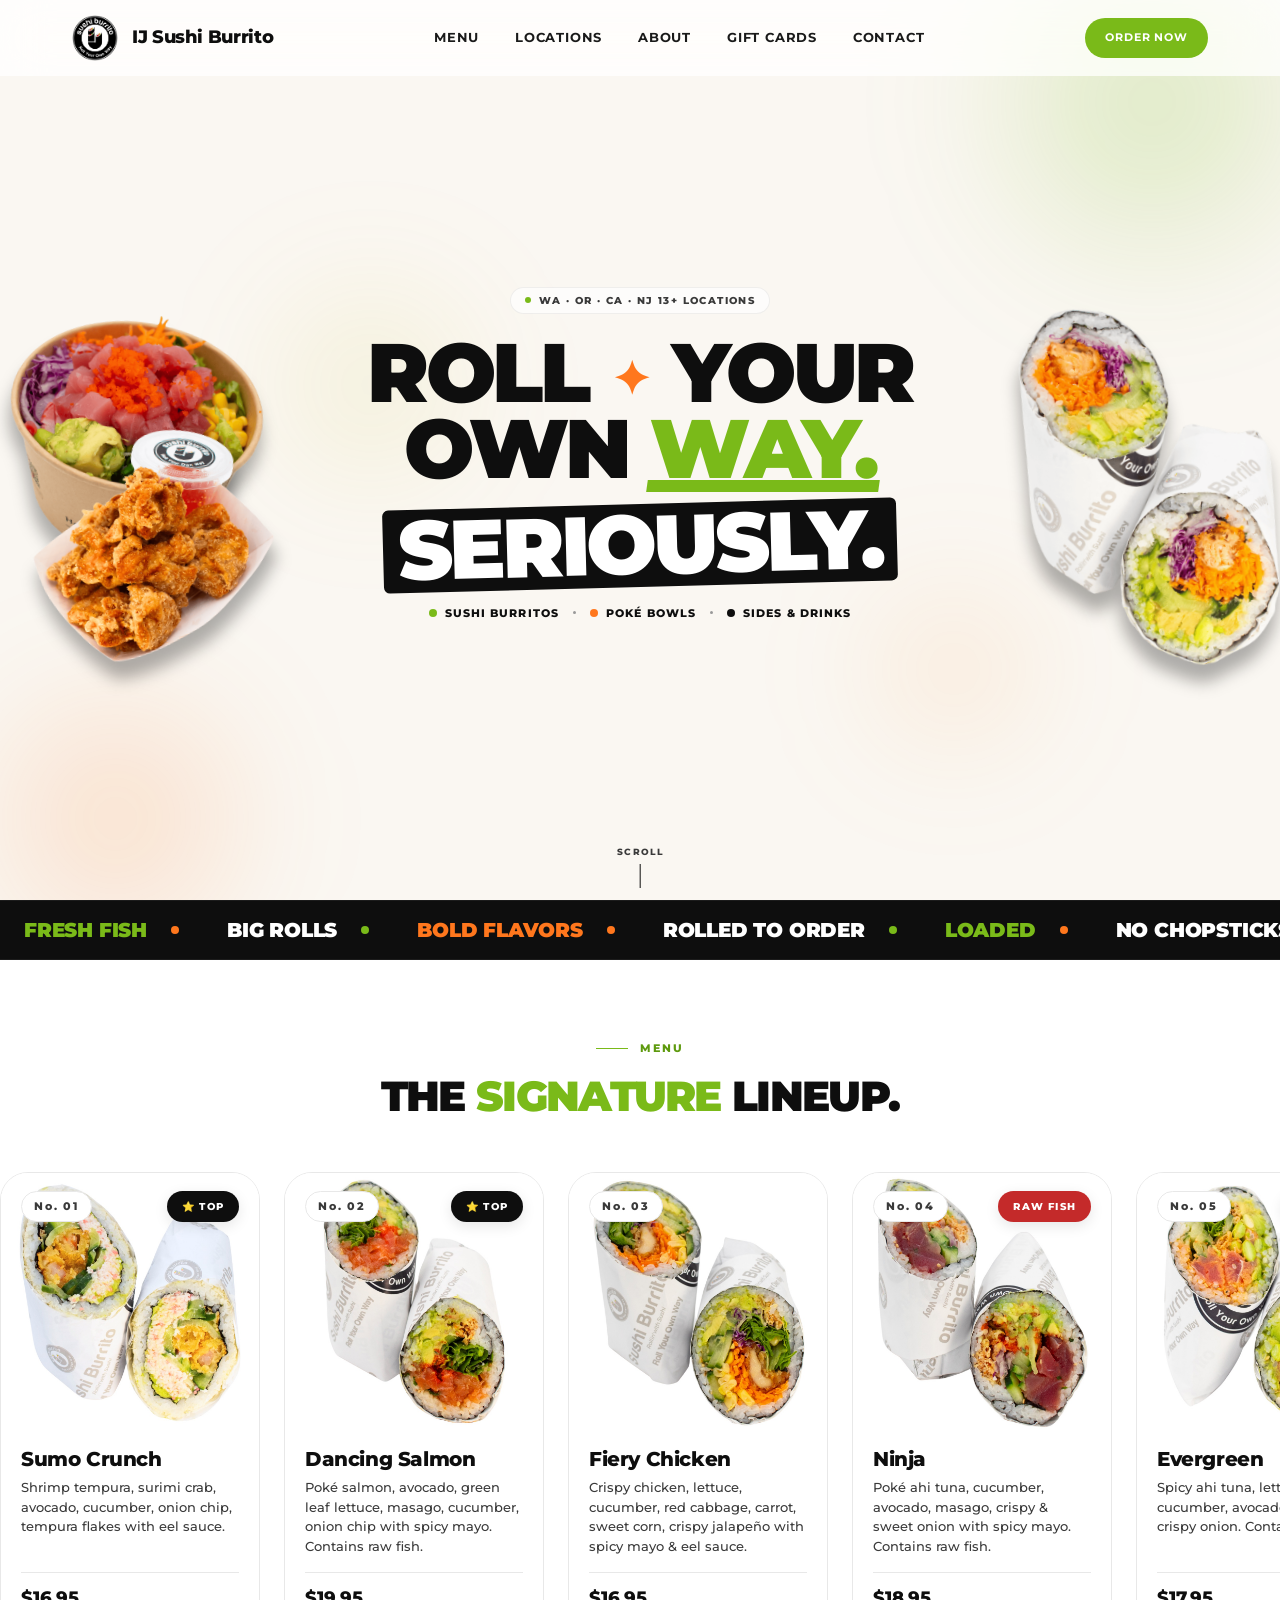
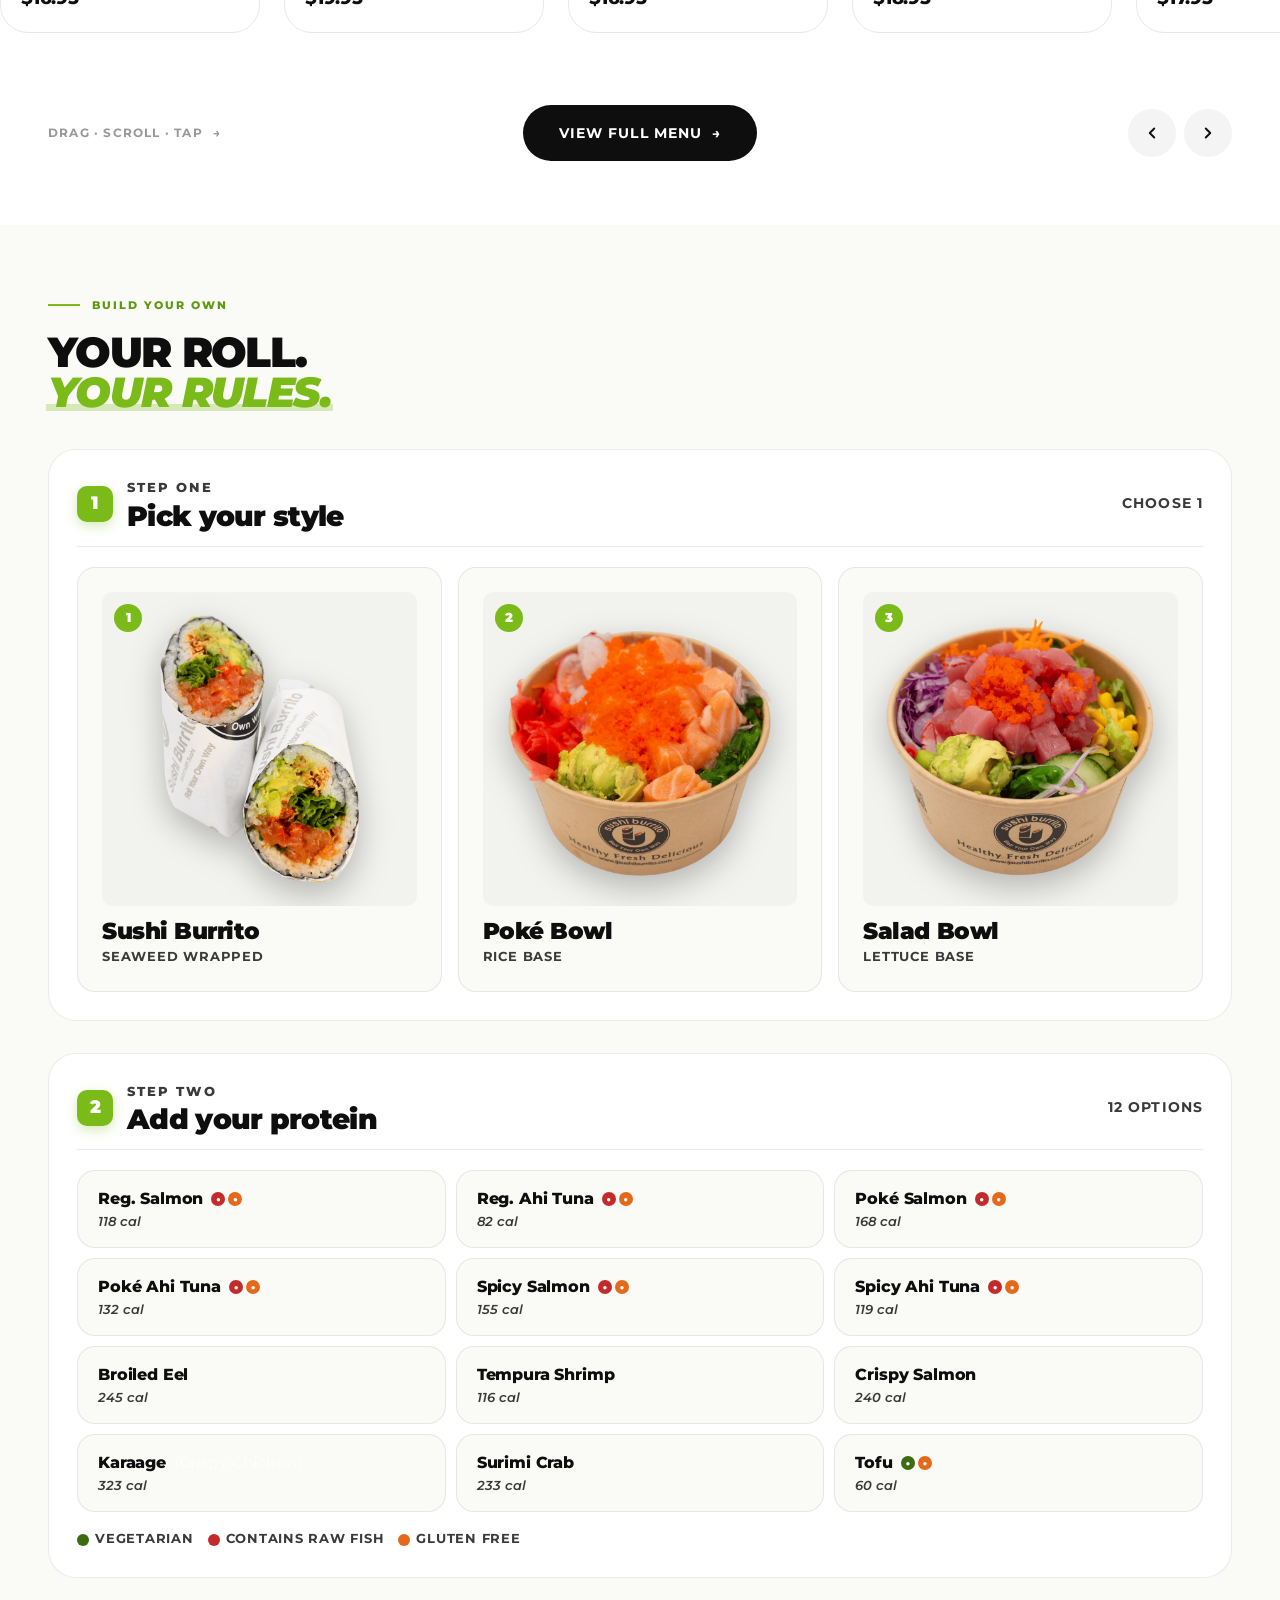
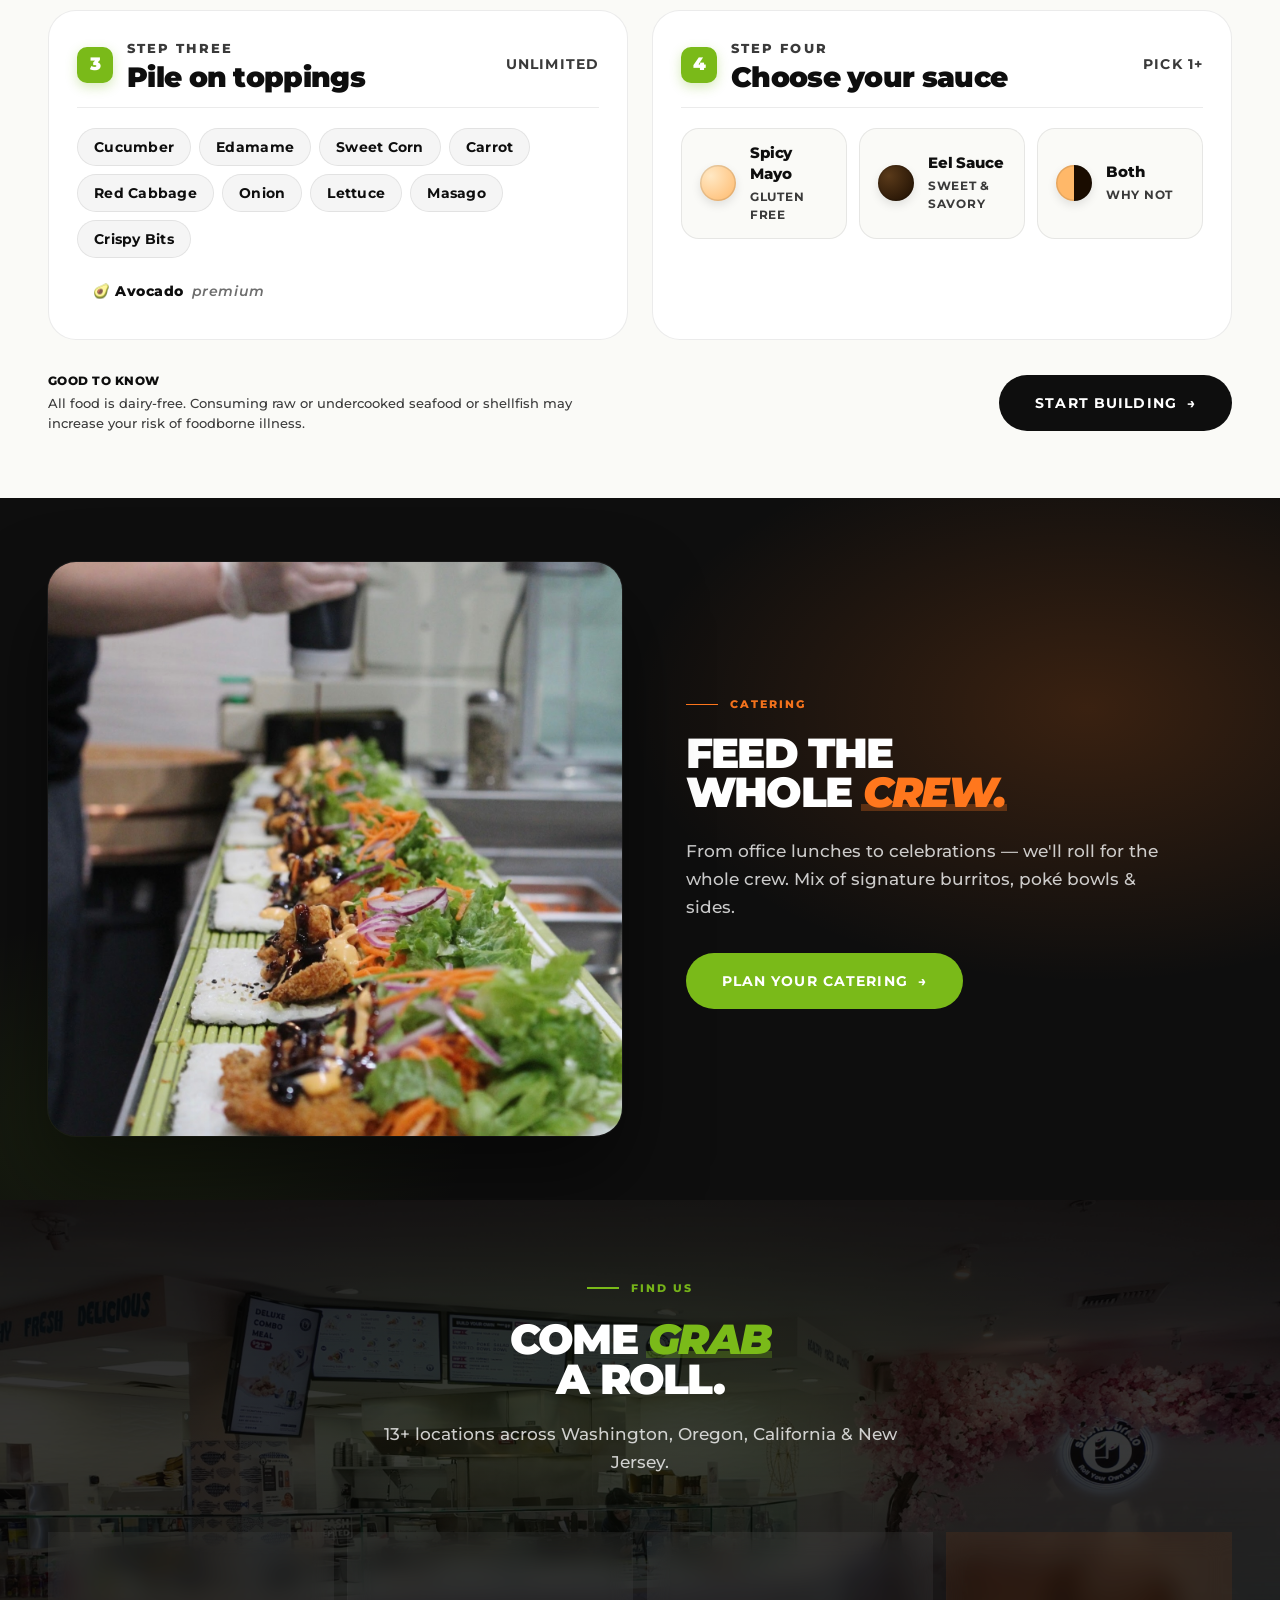
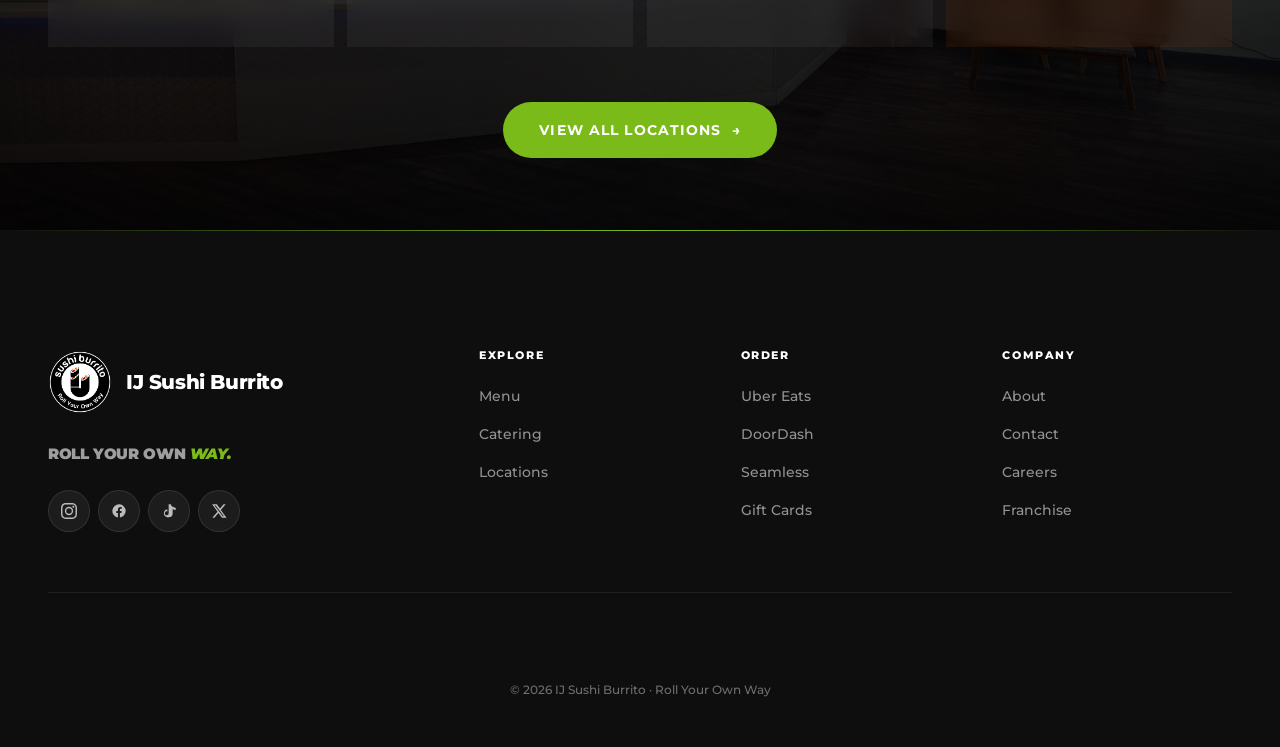
==== commit 000b25b0: "Reorder signature lineup cards and update tags to dietary labels Reordered cards: Sumo Crunch, Danci" ====
--- a/index.html
+++ b/index.html
@@ -1240,7 +1240,7 @@
       <div class="roll-card__media">
         <img src="assets/menu/sumo-crunch.jpg" alt="Sumo Crunch sushi burrito with shrimp tempura, surimi crab and avocado" loading="lazy">
         <span class="roll-card__num">No. 01</span>
-        <span class="roll-card__tag tag tag--orange">Popular</span>
+        <span class="roll-card__tag tag tag--ink">⭐ Top</span>
       </div>
       <div class="roll-card__body">
         <h3 class="roll-card__name">Sumo Crunch</h3>
@@ -1251,9 +1251,47 @@
 
     <article class="roll-card">
       <div class="roll-card__media">
+        <img src="assets/menu/dancing-salmon.jpg" alt="Dancing Salmon sushi burrito with poké salmon, masago and seaweed" loading="lazy">
+        <span class="roll-card__num">No. 02</span>
+        <span class="roll-card__tag tag tag--ink">⭐ Top</span>
+      </div>
+      <div class="roll-card__body">
+        <h3 class="roll-card__name">Dancing Salmon</h3>
+        <p class="roll-card__desc">Poké salmon, avocado, green leaf lettuce, masago, cucumber, onion chip with spicy mayo. Contains raw fish.</p>
+        <div class="roll-card__foot"><span class="roll-card__price">$19.95</span></div>
+      </div>
+    </article>
+
+    <article class="roll-card">
+      <div class="roll-card__media">
+        <img src="assets/menu/fiery-chicken.jpg" alt="Fiery Chicken sushi burrito with crispy chicken and crispy jalapeño" loading="lazy">
+        <span class="roll-card__num">No. 03</span>
+      </div>
+      <div class="roll-card__body">
+        <h3 class="roll-card__name">Fiery Chicken</h3>
+        <p class="roll-card__desc">Crispy chicken, lettuce, cucumber, red cabbage, carrot, sweet corn, crispy jalapeño with spicy mayo &amp; eel sauce.</p>
+        <div class="roll-card__foot"><span class="roll-card__price">$16.95</span></div>
+      </div>
+    </article>
+
+    <article class="roll-card">
+      <div class="roll-card__media">
+        <img src="assets/menu/ninja.jpg" alt="Ninja sushi burrito with poké ahi tuna, cucumber and avocado" loading="lazy">
+        <span class="roll-card__num">No. 04</span>
+        <span class="roll-card__tag tag tag--red">Raw Fish</span>
+      </div>
+      <div class="roll-card__body">
+        <h3 class="roll-card__name">Ninja</h3>
+        <p class="roll-card__desc">Poké ahi tuna, cucumber, avocado, masago, crispy &amp; sweet onion with spicy mayo. Contains raw fish.</p>
+        <div class="roll-card__foot"><span class="roll-card__price">$18.95</span></div>
+      </div>
+    </article>
+
+    <article class="roll-card">
+      <div class="roll-card__media">
         <img src="assets/menu/evergreen.jpg" alt="Evergreen sushi burrito with spicy ahi tuna, edamame and lettuce" loading="lazy">
-        <span class="roll-card__num">No. 02</span>
-        <span class="roll-card__tag tag tag--red">Spicy</span>
+        <span class="roll-card__num">No. 05</span>
+        <span class="roll-card__tag tag tag--red">Raw Fish</span>
       </div>
       <div class="roll-card__body">
         <h3 class="roll-card__name">Evergreen</h3>
@@ -1264,22 +1302,8 @@
 
     <article class="roll-card">
       <div class="roll-card__media">
-        <img src="assets/menu/fiery-chicken.jpg" alt="Fiery Chicken sushi burrito with crispy chicken and crispy jalapeño" loading="lazy">
-        <span class="roll-card__num">No. 03</span>
-        <span class="roll-card__tag tag tag--red">Spicy</span>
-      </div>
-      <div class="roll-card__body">
-        <h3 class="roll-card__name">Fiery Chicken</h3>
-        <p class="roll-card__desc">Crispy chicken, lettuce, cucumber, red cabbage, carrot, sweet corn, crispy jalapeño with spicy mayo &amp; eel sauce.</p>
-        <div class="roll-card__foot"><span class="roll-card__price">$16.95</span></div>
-      </div>
-    </article>
-
-    <article class="roll-card">
-      <div class="roll-card__media">
         <img src="assets/menu/dragon-ball.jpg" alt="Dragon Ball sushi burrito with broiled eel and shrimp tempura" loading="lazy">
-        <span class="roll-card__num">No. 04</span>
-        <span class="roll-card__tag tag tag--ink">Chef's Pick</span>
+        <span class="roll-card__num">No. 06</span>
       </div>
       <div class="roll-card__body">
         <h3 class="roll-card__name">Dragon Ball</h3>
@@ -1290,66 +1314,39 @@
 
     <article class="roll-card">
       <div class="roll-card__media">
+        <img src="assets/menu/vegan.jpg" alt="Vegan sushi burrito with tofu, avocado, sweet corn and carrot" loading="lazy">
+        <span class="roll-card__num">No. 07</span>
+        <span class="roll-card__tag tag tag--brand">Vegetarian</span>
+      </div>
+      <div class="roll-card__body">
+        <h3 class="roll-card__name">Vegan</h3>
+        <p class="roll-card__desc">Poké tofu, cucumber, red onion, avocado, sweet corn, carrot, crispy onion. All plants, all flavor.</p>
+        <div class="roll-card__foot"><span class="roll-card__price">$15.95</span></div>
+      </div>
+    </article>
+
+    <article class="roll-card">
+      <div class="roll-card__media">
+        <img src="assets/menu/california.jpg" alt="California sushi burrito with surimi crab, cucumber and avocado" loading="lazy">
+        <span class="roll-card__num">No. 08</span>
+        <span class="roll-card__tag tag tag--orange">Gluten Free</span>
+      </div>
+      <div class="roll-card__body">
+        <h3 class="roll-card__name">California</h3>
+        <p class="roll-card__desc">Surimi crab, cucumber, avocado, masago. The OG. A clean, cool classic.</p>
+        <div class="roll-card__foot"><span class="roll-card__price">$14.95</span></div>
+      </div>
+    </article>
+
+    <article class="roll-card">
+      <div class="roll-card__media">
         <img src="assets/menu/seahawks.jpg" alt="Seahawks sushi burrito with crispy salmon and red cabbage" loading="lazy">
-        <span class="roll-card__num">No. 05</span>
-        <span class="roll-card__tag tag tag--brand">Local</span>
+        <span class="roll-card__num">No. 09</span>
       </div>
       <div class="roll-card__body">
         <h3 class="roll-card__name">Seahawks</h3>
         <p class="roll-card__desc">Crispy salmon, cucumber, avocado, red cabbage, onion, carrot with spicy mayo and eel sauce.</p>
         <div class="roll-card__foot"><span class="roll-card__price">$17.95</span></div>
-      </div>
-    </article>
-
-    <article class="roll-card">
-      <div class="roll-card__media">
-        <img src="assets/menu/dancing-salmon.jpg" alt="Dancing Salmon sushi burrito with poké salmon, masago and seaweed" loading="lazy">
-        <span class="roll-card__num">No. 06</span>
-        <span class="roll-card__tag tag tag--orange">Fan Favorite</span>
-      </div>
-      <div class="roll-card__body">
-        <h3 class="roll-card__name">Dancing Salmon</h3>
-        <p class="roll-card__desc">Poké salmon, avocado, green leaf lettuce, masago, cucumber, onion chip with spicy mayo. Contains raw fish.</p>
-        <div class="roll-card__foot"><span class="roll-card__price">$19.95</span></div>
-      </div>
-    </article>
-
-    <article class="roll-card">
-      <div class="roll-card__media">
-        <img src="assets/menu/ninja.jpg" alt="Ninja sushi burrito with poké ahi tuna, cucumber and avocado" loading="lazy">
-        <span class="roll-card__num">No. 07</span>
-        <span class="roll-card__tag tag tag--red">Spicy</span>
-      </div>
-      <div class="roll-card__body">
-        <h3 class="roll-card__name">Ninja</h3>
-        <p class="roll-card__desc">Poké ahi tuna, cucumber, avocado, masago, crispy &amp; sweet onion with spicy mayo. Contains raw fish.</p>
-        <div class="roll-card__foot"><span class="roll-card__price">$18.95</span></div>
-      </div>
-    </article>
-
-    <article class="roll-card">
-      <div class="roll-card__media">
-        <img src="assets/menu/california.jpg" alt="California sushi burrito with surimi crab, cucumber and avocado" loading="lazy">
-        <span class="roll-card__num">No. 08</span>
-        <span class="roll-card__tag tag">Classic</span>
-      </div>
-      <div class="roll-card__body">
-        <h3 class="roll-card__name">California</h3>
-        <p class="roll-card__desc">Surimi crab, cucumber, avocado, masago. The OG. A clean, cool classic.</p>
-        <div class="roll-card__foot"><span class="roll-card__price">$14.95</span></div>
-      </div>
-    </article>
-
-    <article class="roll-card">
-      <div class="roll-card__media">
-        <img src="assets/menu/vegan.jpg" alt="Vegan sushi burrito with tofu, avocado, sweet corn and carrot" loading="lazy">
-        <span class="roll-card__num">No. 09</span>
-        <span class="roll-card__tag tag tag--brand">Vegan</span>
-      </div>
-      <div class="roll-card__body">
-        <h3 class="roll-card__name">Vegan</h3>
-        <p class="roll-card__desc">Poké tofu, cucumber, red onion, avocado, sweet corn, carrot, crispy onion. All plants, all flavor.</p>
-        <div class="roll-card__foot"><span class="roll-card__price">$15.95</span></div>
       </div>
     </article>
 
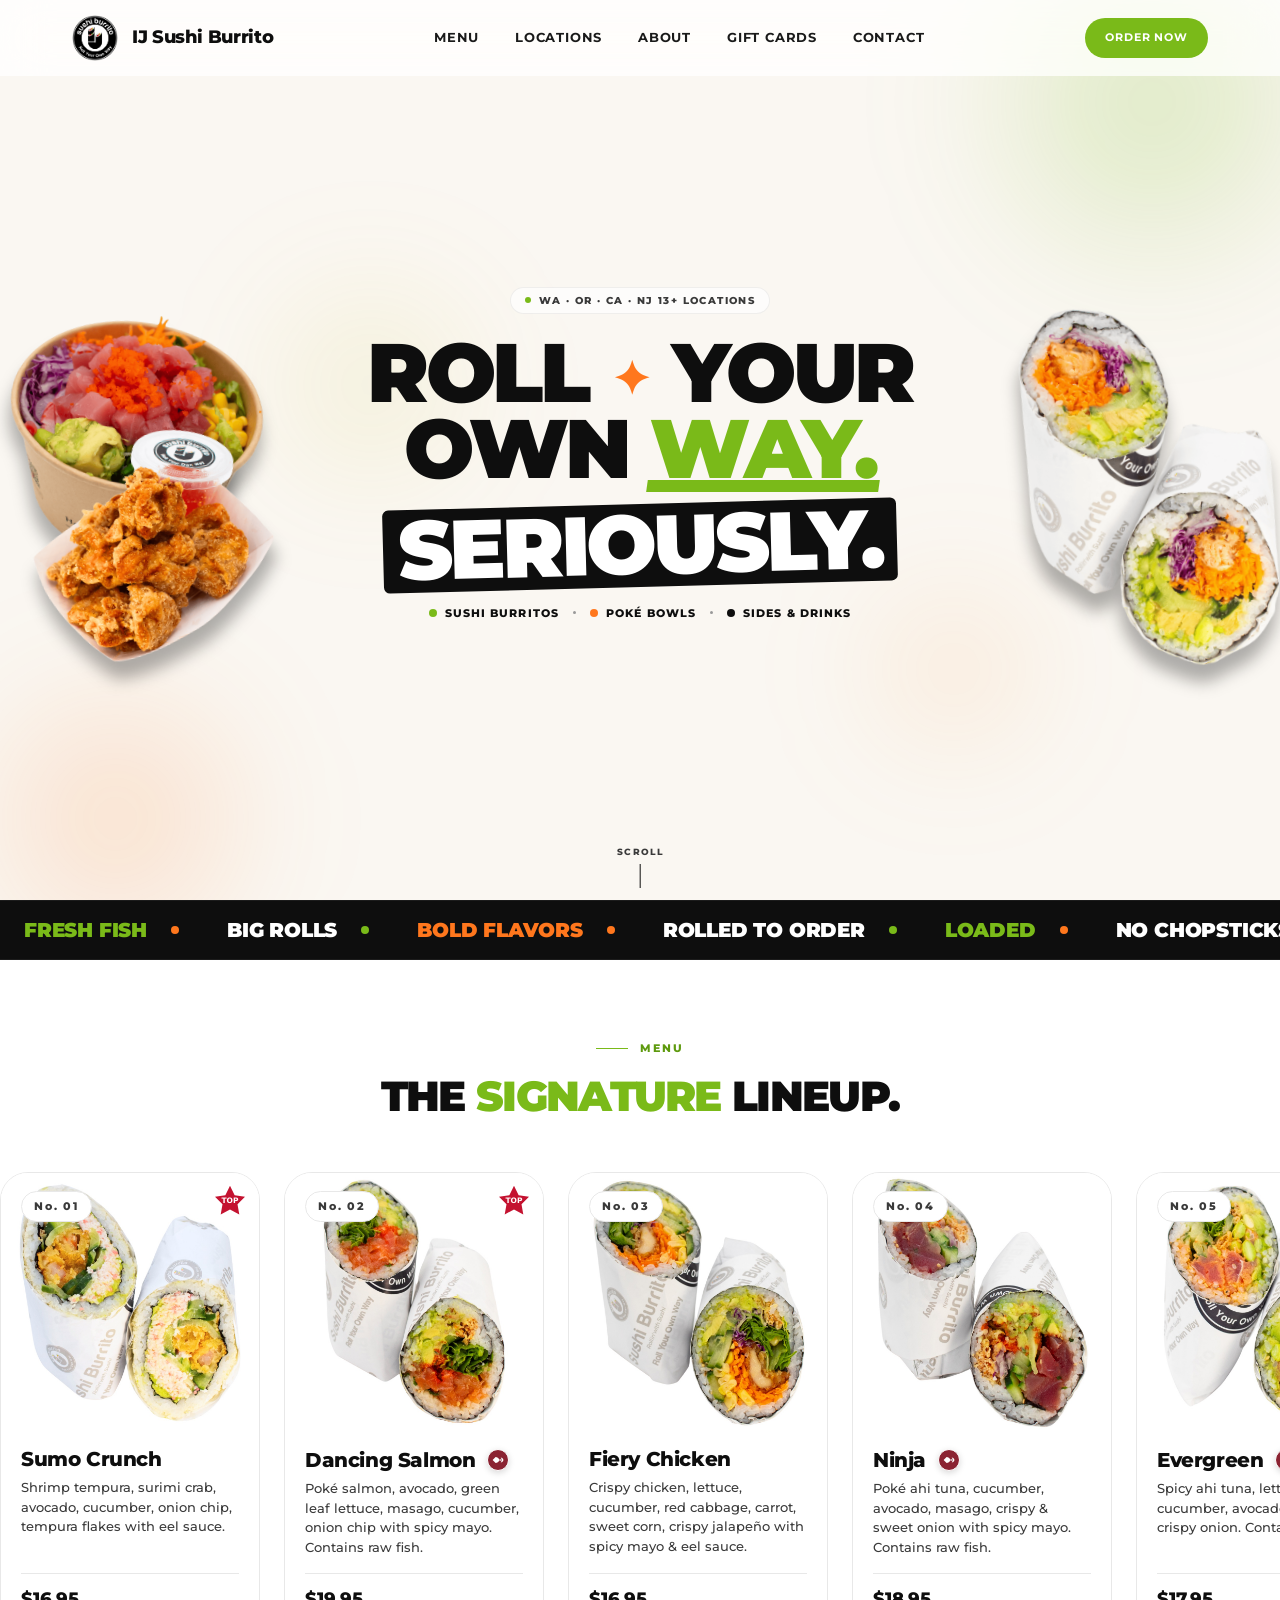
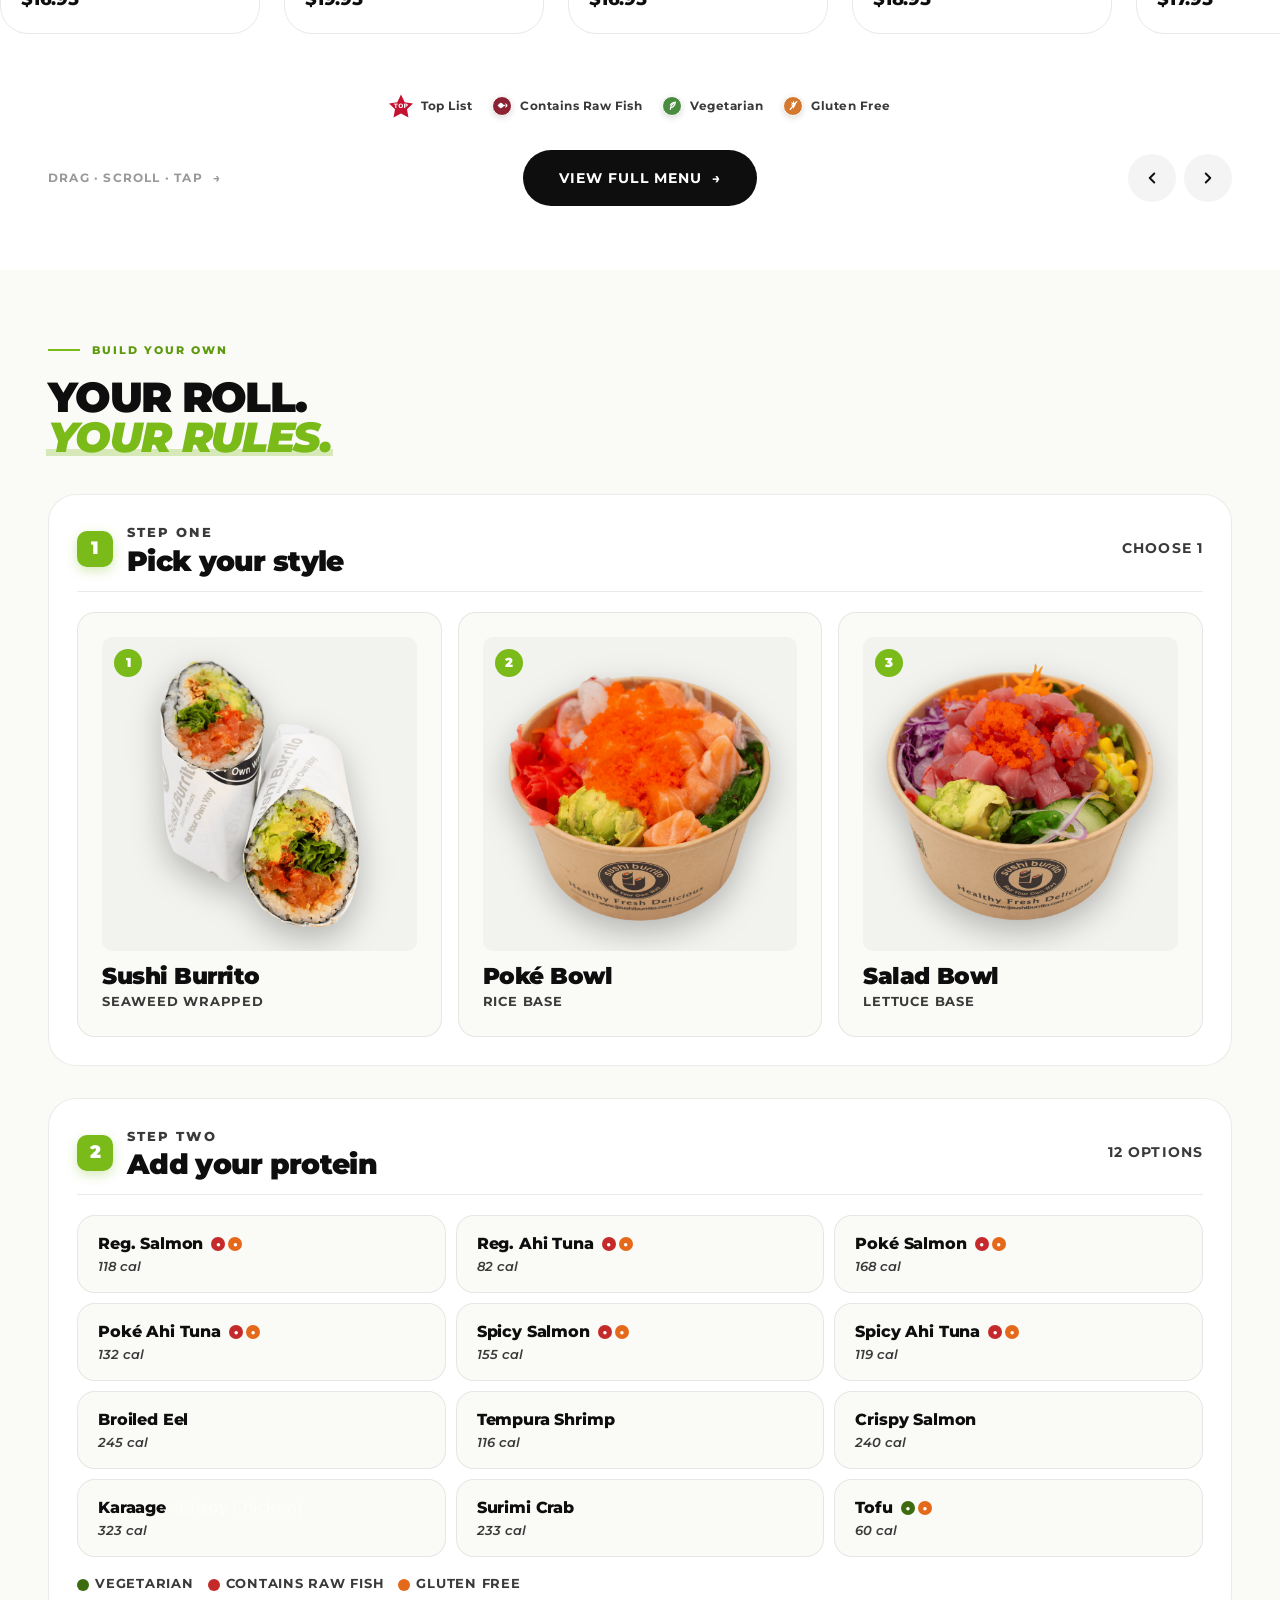
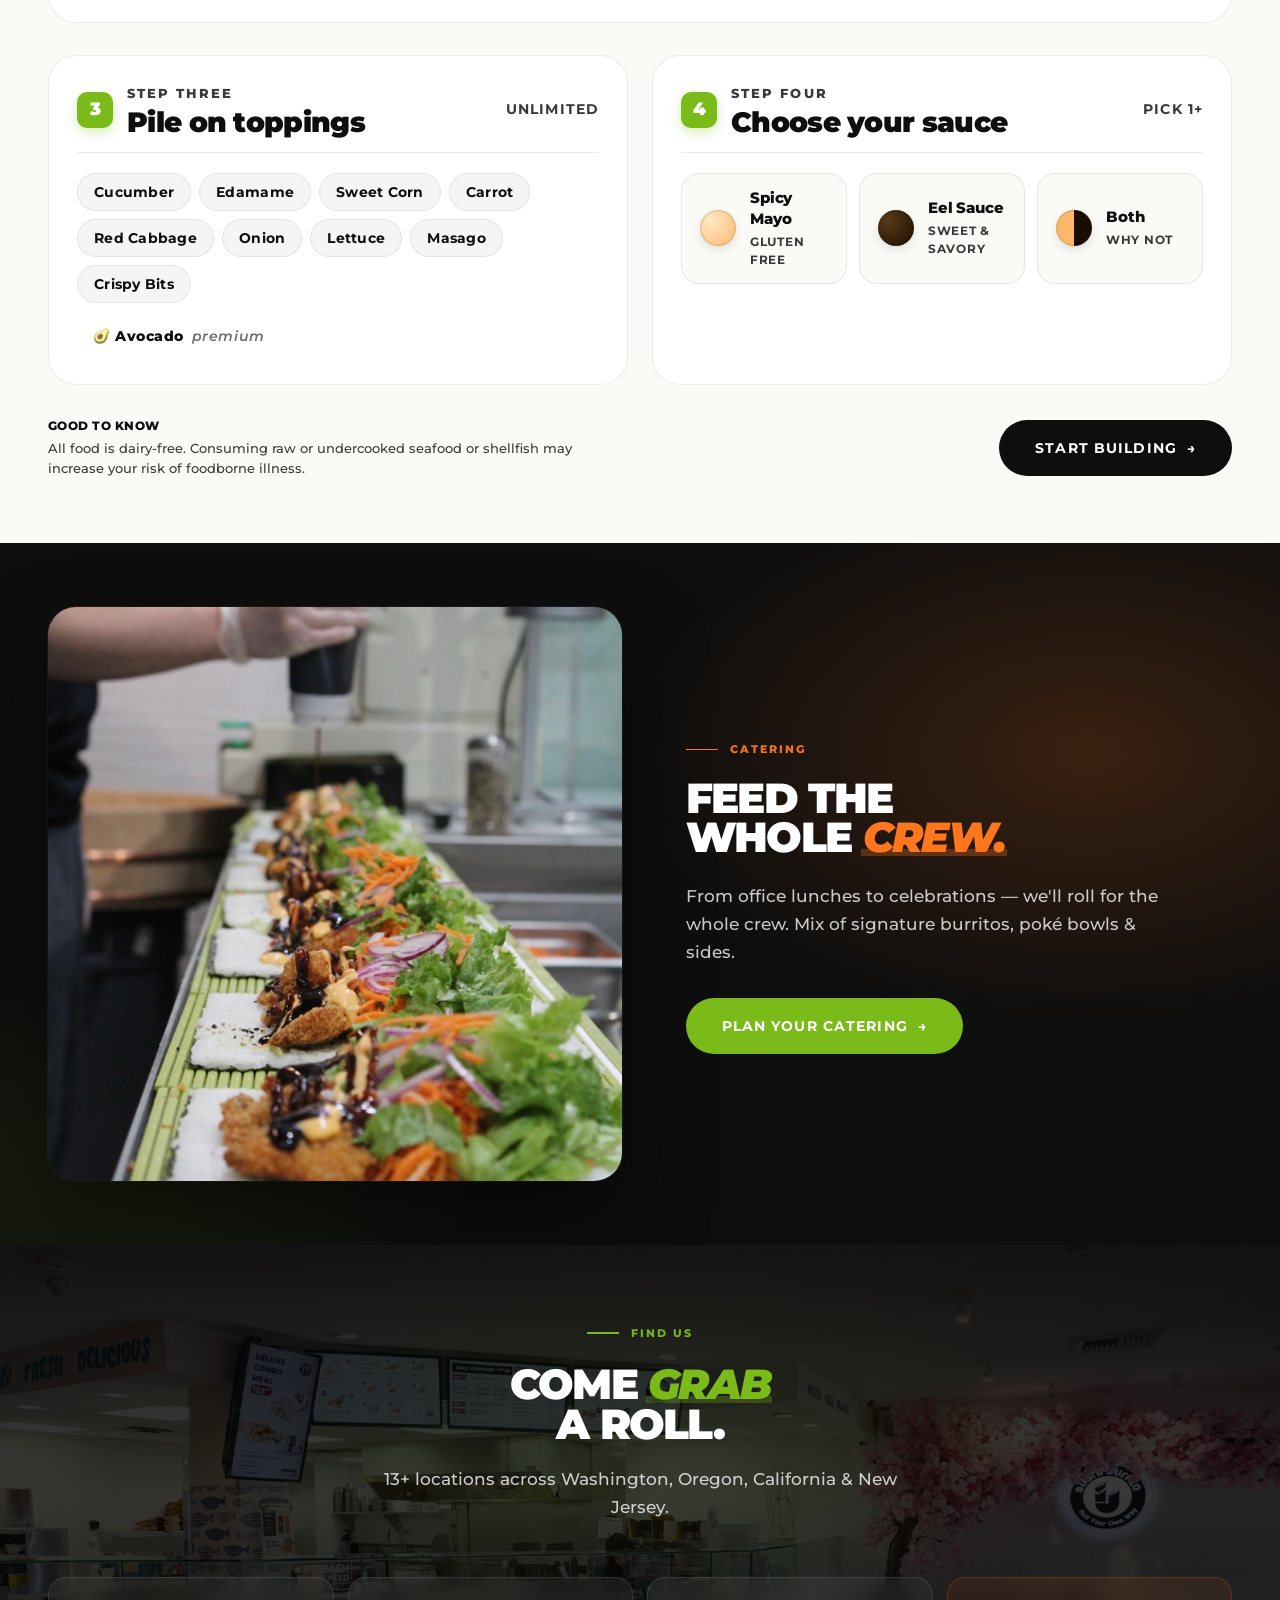
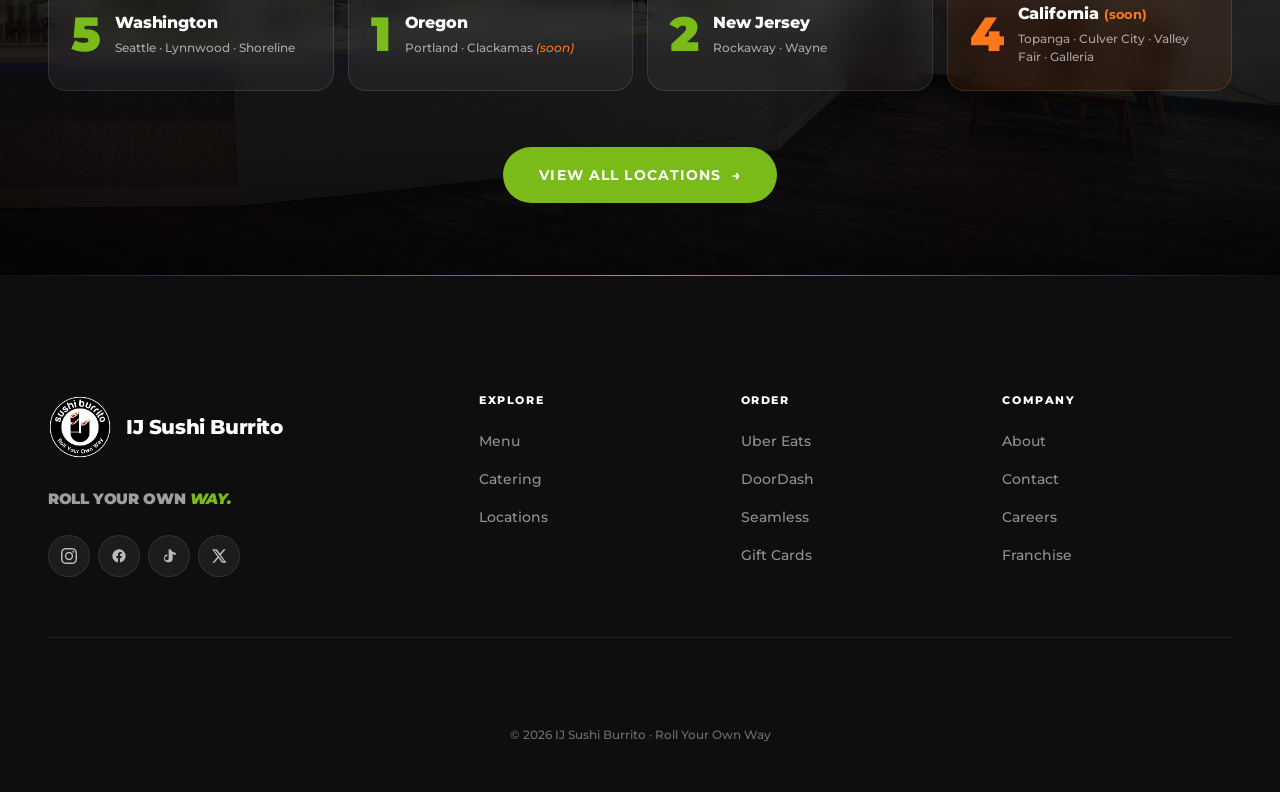
==== commit 3c742f43: "Add icon-based dietary tags with legend and wrap location state tabs on mobile Replace text pill tag" ====
--- a/index.html
+++ b/index.html
@@ -371,11 +371,45 @@
   color:var(--ink3);background:#fff;
   padding:6px 12px;border-radius:99px;border:1px solid var(--ink7);
 }
-.roll-card__tag{
-  position:absolute;top:18px;right:20px;z-index:2;
-}
+.roll-card__star{
+  position:absolute;top:12px;right:14px;z-index:2;
+}
+.roll-card__tags{
+  display:inline-flex;gap:5px;align-items:center;margin-left:6px;vertical-align:middle;
+}
+.roll-card__name-row{
+  display:flex;align-items:center;gap:6px;margin-bottom:8px;
+}
+.tag-icon{
+  width:22px;height:22px;border-radius:50%;
+  display:inline-flex;align-items:center;justify-content:center;
+  box-shadow:0 2px 6px rgba(0,0,0,.15);
+  border:1.5px solid #fff;flex-shrink:0;
+}
+.tag-icon svg{width:12px;height:12px}
+.tag-icon--veg{background:#4a8c3f}
+.tag-icon--fish{background:#8b2332}
+.tag-icon--gf{background:#d4782f}
+.tag-icon--star{
+  background:none;border:none;box-shadow:none;
+  width:30px;height:30px;border-radius:0;
+}
+.tag-icon--star svg{width:30px;height:30px}
+/* Legend */
+.lineup__legend{
+  display:flex;gap:20px;justify-content:center;flex-wrap:wrap;
+  padding:20px 48px 0;max-width:1320px;margin:0 auto;
+}
+.legend__item{
+  display:flex;align-items:center;gap:8px;
+  font-size:12px;font-weight:700;color:var(--ink3);letter-spacing:.04em;
+}
+.legend__item .tag-icon{width:20px;height:20px;border-width:1.5px}
+.legend__item .tag-icon svg{width:11px;height:11px}
+.legend__item .tag-icon--star{width:24px;height:24px;border:none}
+.legend__item .tag-icon--star svg{width:24px;height:24px}
 .roll-card__body{padding:18px 20px 20px;flex:1;display:flex;flex-direction:column}
-.roll-card__name{font-family:var(--fm-display);font-size:20px;font-weight:800;letter-spacing:-.02em;color:var(--ink);margin-bottom:8px;line-height:1.05}
+.roll-card__name{font-family:var(--fm-display);font-size:20px;font-weight:800;letter-spacing:-.02em;color:var(--ink);margin-bottom:0;line-height:1.05}
 .roll-card__desc{font-size:12.5px;color:var(--ink3);line-height:1.55;margin-bottom:16px;flex:1}
 .roll-card__foot{display:flex;justify-content:space-between;align-items:center;gap:12px;padding-top:12px;border-top:1px solid var(--ink7)}
 .roll-card__price{font-family:var(--fm-display);font-size:18px;font-weight:800;color:var(--ink);letter-spacing:-.01em}
@@ -963,13 +997,19 @@
     flex-shrink:0;align-self:center;
   }
   .roll-card__num{display:none}
-  .roll-card__tag{display:none}
-  .roll-card__tag--mobile{display:inline-flex;align-self:flex-start;font-size:9px;padding:3px 8px;box-shadow:none;border:none;margin-bottom:8px}
+  .roll-card__star{top:8px;right:8px}
+  .roll-card__star .tag-icon--star{width:30px;height:30px}
+  .roll-card__star .tag-icon--star svg{width:30px;height:30px}
+  .roll-card__tags .tag-icon{width:20px;height:20px;border-width:1.5px;box-shadow:0 1px 4px rgba(0,0,0,.12)}
+  .roll-card__tags .tag-icon svg{width:11px;height:11px}
+  .lineup__legend{padding:16px 20px 0;gap:14px}
+  .legend__item{font-size:11px;gap:6px}
   .roll-card__body{
     padding:16px 20px;
     justify-content:center;
   }
-  .roll-card__name{font-size:16px;margin-bottom:4px}
+  .roll-card__name{font-size:16px;margin-bottom:0}
+  .roll-card__name-row{margin-bottom:4px;gap:5px}
   .roll-card__desc{
     font-size:12px;line-height:1.45;
     margin-bottom:8px;
@@ -1240,10 +1280,10 @@
       <div class="roll-card__media">
         <img src="assets/menu/sumo-crunch.jpg" alt="Sumo Crunch sushi burrito with shrimp tempura, surimi crab and avocado" loading="lazy">
         <span class="roll-card__num">No. 01</span>
-        <span class="roll-card__tag tag tag--ink">⭐ Top</span>
+        <span class="roll-card__star"><span class="tag-icon tag-icon--star"><svg viewBox="0 0 40 40"><path d="M20 1l6.2 12.6L40 15.7l-10 9.8 2.4 13.7L20 32.6 7.6 39.2 10 25.5 0 15.7l13.8-2.1z" fill="#c41230"/><text x="20" y="24" text-anchor="middle" fill="#fff" font-size="10" font-weight="900" font-family="system-ui,sans-serif">TOP</text></svg></span></span>
       </div>
       <div class="roll-card__body">
-        <h3 class="roll-card__name">Sumo Crunch</h3>
+        <div class="roll-card__name-row"><h3 class="roll-card__name">Sumo Crunch</h3></div>
         <p class="roll-card__desc">Shrimp tempura, surimi crab, avocado, cucumber, onion chip, tempura flakes with eel sauce.</p>
         <div class="roll-card__foot"><span class="roll-card__price">$16.95</span></div>
       </div>
@@ -1253,10 +1293,10 @@
       <div class="roll-card__media">
         <img src="assets/menu/dancing-salmon.jpg" alt="Dancing Salmon sushi burrito with poké salmon, masago and seaweed" loading="lazy">
         <span class="roll-card__num">No. 02</span>
-        <span class="roll-card__tag tag tag--ink">⭐ Top</span>
+        <span class="roll-card__star"><span class="tag-icon tag-icon--star"><svg viewBox="0 0 40 40"><path d="M20 1l6.2 12.6L40 15.7l-10 9.8 2.4 13.7L20 32.6 7.6 39.2 10 25.5 0 15.7l13.8-2.1z" fill="#c41230"/><text x="20" y="24" text-anchor="middle" fill="#fff" font-size="10" font-weight="900" font-family="system-ui,sans-serif">TOP</text></svg></span></span>
       </div>
       <div class="roll-card__body">
-        <h3 class="roll-card__name">Dancing Salmon</h3>
+        <div class="roll-card__name-row"><h3 class="roll-card__name">Dancing Salmon</h3><div class="roll-card__tags"><span class="tag-icon tag-icon--fish"><svg viewBox="0 0 20 20" fill="#fff"><ellipse cx="14" cy="10" rx="1.2" ry="1.2"/><path d="M1 10l5-5c2.5 0 5 1.5 7 5-2 3.5-4.5 5-7 5zm13.5-4C16.5 6 19 8 19 10s-2.5 4-4.5 4c1-1.2 1.5-2.5 1.5-4s-.5-2.8-1.5-4z"/></svg></span></div></div>
         <p class="roll-card__desc">Poké salmon, avocado, green leaf lettuce, masago, cucumber, onion chip with spicy mayo. Contains raw fish.</p>
         <div class="roll-card__foot"><span class="roll-card__price">$19.95</span></div>
       </div>
@@ -1268,7 +1308,7 @@
         <span class="roll-card__num">No. 03</span>
       </div>
       <div class="roll-card__body">
-        <h3 class="roll-card__name">Fiery Chicken</h3>
+        <div class="roll-card__name-row"><h3 class="roll-card__name">Fiery Chicken</h3></div>
         <p class="roll-card__desc">Crispy chicken, lettuce, cucumber, red cabbage, carrot, sweet corn, crispy jalapeño with spicy mayo &amp; eel sauce.</p>
         <div class="roll-card__foot"><span class="roll-card__price">$16.95</span></div>
       </div>
@@ -1278,10 +1318,9 @@
       <div class="roll-card__media">
         <img src="assets/menu/ninja.jpg" alt="Ninja sushi burrito with poké ahi tuna, cucumber and avocado" loading="lazy">
         <span class="roll-card__num">No. 04</span>
-        <span class="roll-card__tag tag tag--red">Raw Fish</span>
       </div>
       <div class="roll-card__body">
-        <h3 class="roll-card__name">Ninja</h3>
+        <div class="roll-card__name-row"><h3 class="roll-card__name">Ninja</h3><div class="roll-card__tags"><span class="tag-icon tag-icon--fish"><svg viewBox="0 0 20 20" fill="#fff"><ellipse cx="14" cy="10" rx="1.2" ry="1.2"/><path d="M1 10l5-5c2.5 0 5 1.5 7 5-2 3.5-4.5 5-7 5zm13.5-4C16.5 6 19 8 19 10s-2.5 4-4.5 4c1-1.2 1.5-2.5 1.5-4s-.5-2.8-1.5-4z"/></svg></span></div></div>
         <p class="roll-card__desc">Poké ahi tuna, cucumber, avocado, masago, crispy &amp; sweet onion with spicy mayo. Contains raw fish.</p>
         <div class="roll-card__foot"><span class="roll-card__price">$18.95</span></div>
       </div>
@@ -1291,10 +1330,9 @@
       <div class="roll-card__media">
         <img src="assets/menu/evergreen.jpg" alt="Evergreen sushi burrito with spicy ahi tuna, edamame and lettuce" loading="lazy">
         <span class="roll-card__num">No. 05</span>
-        <span class="roll-card__tag tag tag--red">Raw Fish</span>
       </div>
       <div class="roll-card__body">
-        <h3 class="roll-card__name">Evergreen</h3>
+        <div class="roll-card__name-row"><h3 class="roll-card__name">Evergreen</h3><div class="roll-card__tags"><span class="tag-icon tag-icon--fish"><svg viewBox="0 0 20 20" fill="#fff"><ellipse cx="14" cy="10" rx="1.2" ry="1.2"/><path d="M1 10l5-5c2.5 0 5 1.5 7 5-2 3.5-4.5 5-7 5zm13.5-4C16.5 6 19 8 19 10s-2.5 4-4.5 4c1-1.2 1.5-2.5 1.5-4s-.5-2.8-1.5-4z"/></svg></span></div></div>
         <p class="roll-card__desc">Spicy ahi tuna, lettuce, cucumber, avocado, edamame, crispy onion. Contains raw fish.</p>
         <div class="roll-card__foot"><span class="roll-card__price">$17.95</span></div>
       </div>
@@ -1306,7 +1344,7 @@
         <span class="roll-card__num">No. 06</span>
       </div>
       <div class="roll-card__body">
-        <h3 class="roll-card__name">Dragon Ball</h3>
+        <div class="roll-card__name-row"><h3 class="roll-card__name">Dragon Ball</h3></div>
         <p class="roll-card__desc">Broiled eel, shrimp tempura, cucumber, avocado with spicy mayo and eel sauce.</p>
         <div class="roll-card__foot"><span class="roll-card__price">$18.95</span></div>
       </div>
@@ -1316,10 +1354,9 @@
       <div class="roll-card__media">
         <img src="assets/menu/vegan.jpg" alt="Vegan sushi burrito with tofu, avocado, sweet corn and carrot" loading="lazy">
         <span class="roll-card__num">No. 07</span>
-        <span class="roll-card__tag tag tag--brand">Vegetarian</span>
       </div>
       <div class="roll-card__body">
-        <h3 class="roll-card__name">Vegan</h3>
+        <div class="roll-card__name-row"><h3 class="roll-card__name">Vegan</h3><div class="roll-card__tags"><span class="tag-icon tag-icon--veg"><svg viewBox="0 0 20 20" fill="none" stroke="#fff" stroke-width="2" stroke-linecap="round" stroke-linejoin="round"><path d="M6 17Q6 9 15 4"/><path d="M15 4Q9 4 6 9" fill="#fff" fill-opacity=".3"/><path d="M15 4Q15 11 8 14" fill="#fff" fill-opacity=".3"/></svg></span></div></div>
         <p class="roll-card__desc">Poké tofu, cucumber, red onion, avocado, sweet corn, carrot, crispy onion. All plants, all flavor.</p>
         <div class="roll-card__foot"><span class="roll-card__price">$15.95</span></div>
       </div>
@@ -1329,10 +1366,9 @@
       <div class="roll-card__media">
         <img src="assets/menu/california.jpg" alt="California sushi burrito with surimi crab, cucumber and avocado" loading="lazy">
         <span class="roll-card__num">No. 08</span>
-        <span class="roll-card__tag tag tag--orange">Gluten Free</span>
       </div>
       <div class="roll-card__body">
-        <h3 class="roll-card__name">California</h3>
+        <div class="roll-card__name-row"><h3 class="roll-card__name">California</h3><div class="roll-card__tags"><span class="tag-icon tag-icon--gf"><svg viewBox="0 0 20 20" fill="none" stroke="#fff" stroke-width="2" stroke-linecap="round"><path d="M10 3v11M7 5l3 3.5L13 5M7 9l3 3.5L13 9"/><line x1="4" y1="17" x2="16" y2="3" stroke-width="2.5"/></svg></span></div></div>
         <p class="roll-card__desc">Surimi crab, cucumber, avocado, masago. The OG. A clean, cool classic.</p>
         <div class="roll-card__foot"><span class="roll-card__price">$14.95</span></div>
       </div>
@@ -1344,12 +1380,18 @@
         <span class="roll-card__num">No. 09</span>
       </div>
       <div class="roll-card__body">
-        <h3 class="roll-card__name">Seahawks</h3>
+        <div class="roll-card__name-row"><h3 class="roll-card__name">Seahawks</h3></div>
         <p class="roll-card__desc">Crispy salmon, cucumber, avocado, red cabbage, onion, carrot with spicy mayo and eel sauce.</p>
         <div class="roll-card__foot"><span class="roll-card__price">$17.95</span></div>
       </div>
     </article>
 
+  </div>
+  <div class="lineup__legend">
+    <div class="legend__item"><span class="tag-icon tag-icon--star"><svg viewBox="0 0 40 40"><path d="M20 1l6.2 12.6L40 15.7l-10 9.8 2.4 13.7L20 32.6 7.6 39.2 10 25.5 0 15.7l13.8-2.1z" fill="#c41230"/><text x="20" y="24" text-anchor="middle" fill="#fff" font-size="10" font-weight="900" font-family="system-ui,sans-serif">TOP</text></svg></span><span>Top List</span></div>
+    <div class="legend__item"><span class="tag-icon tag-icon--fish"><svg viewBox="0 0 20 20" fill="#fff"><ellipse cx="14" cy="10" rx="1.2" ry="1.2"/><path d="M1 10l5-5c2.5 0 5 1.5 7 5-2 3.5-4.5 5-7 5zm13.5-4C16.5 6 19 8 19 10s-2.5 4-4.5 4c1-1.2 1.5-2.5 1.5-4s-.5-2.8-1.5-4z"/></svg></span><span>Contains Raw Fish</span></div>
+    <div class="legend__item"><span class="tag-icon tag-icon--veg"><svg viewBox="0 0 20 20" fill="none" stroke="#fff" stroke-width="2" stroke-linecap="round" stroke-linejoin="round"><path d="M6 17Q6 9 15 4"/><path d="M15 4Q9 4 6 9" fill="#fff" fill-opacity=".3"/><path d="M15 4Q15 11 8 14" fill="#fff" fill-opacity=".3"/></svg></span><span>Vegetarian</span></div>
+    <div class="legend__item"><span class="tag-icon tag-icon--gf"><svg viewBox="0 0 20 20" fill="none" stroke="#fff" stroke-width="2" stroke-linecap="round"><path d="M10 3v11M7 5l3 3.5L13 5M7 9l3 3.5L13 9"/><line x1="4" y1="17" x2="16" y2="3" stroke-width="2.5"/></svg></span><span>Gluten Free</span></div>
   </div>
   <div class="lineup__nav">
     <span class="lineup__hint">Drag · Scroll · Tap <span class="arrow">→</span></span>
@@ -1705,18 +1747,7 @@
 
 
 <script>
-// Move roll card tags into body on mobile
-if (window.matchMedia('(max-width:900px)').matches) {
-  document.querySelectorAll('.roll-card').forEach(card => {
-    const tag = card.querySelector('.roll-card__tag');
-    if (!tag) return;
-    const clone = tag.cloneNode(true);
-    clone.classList.remove('roll-card__tag');
-    clone.classList.add('roll-card__tag--mobile');
-    const desc = card.querySelector('.roll-card__desc');
-    if (desc) desc.after(clone);
-  });
-}
+// Tags are now in the body HTML; no JS cloning needed.
 
 // Reveal on scroll
 const io = new IntersectionObserver((entries) => {
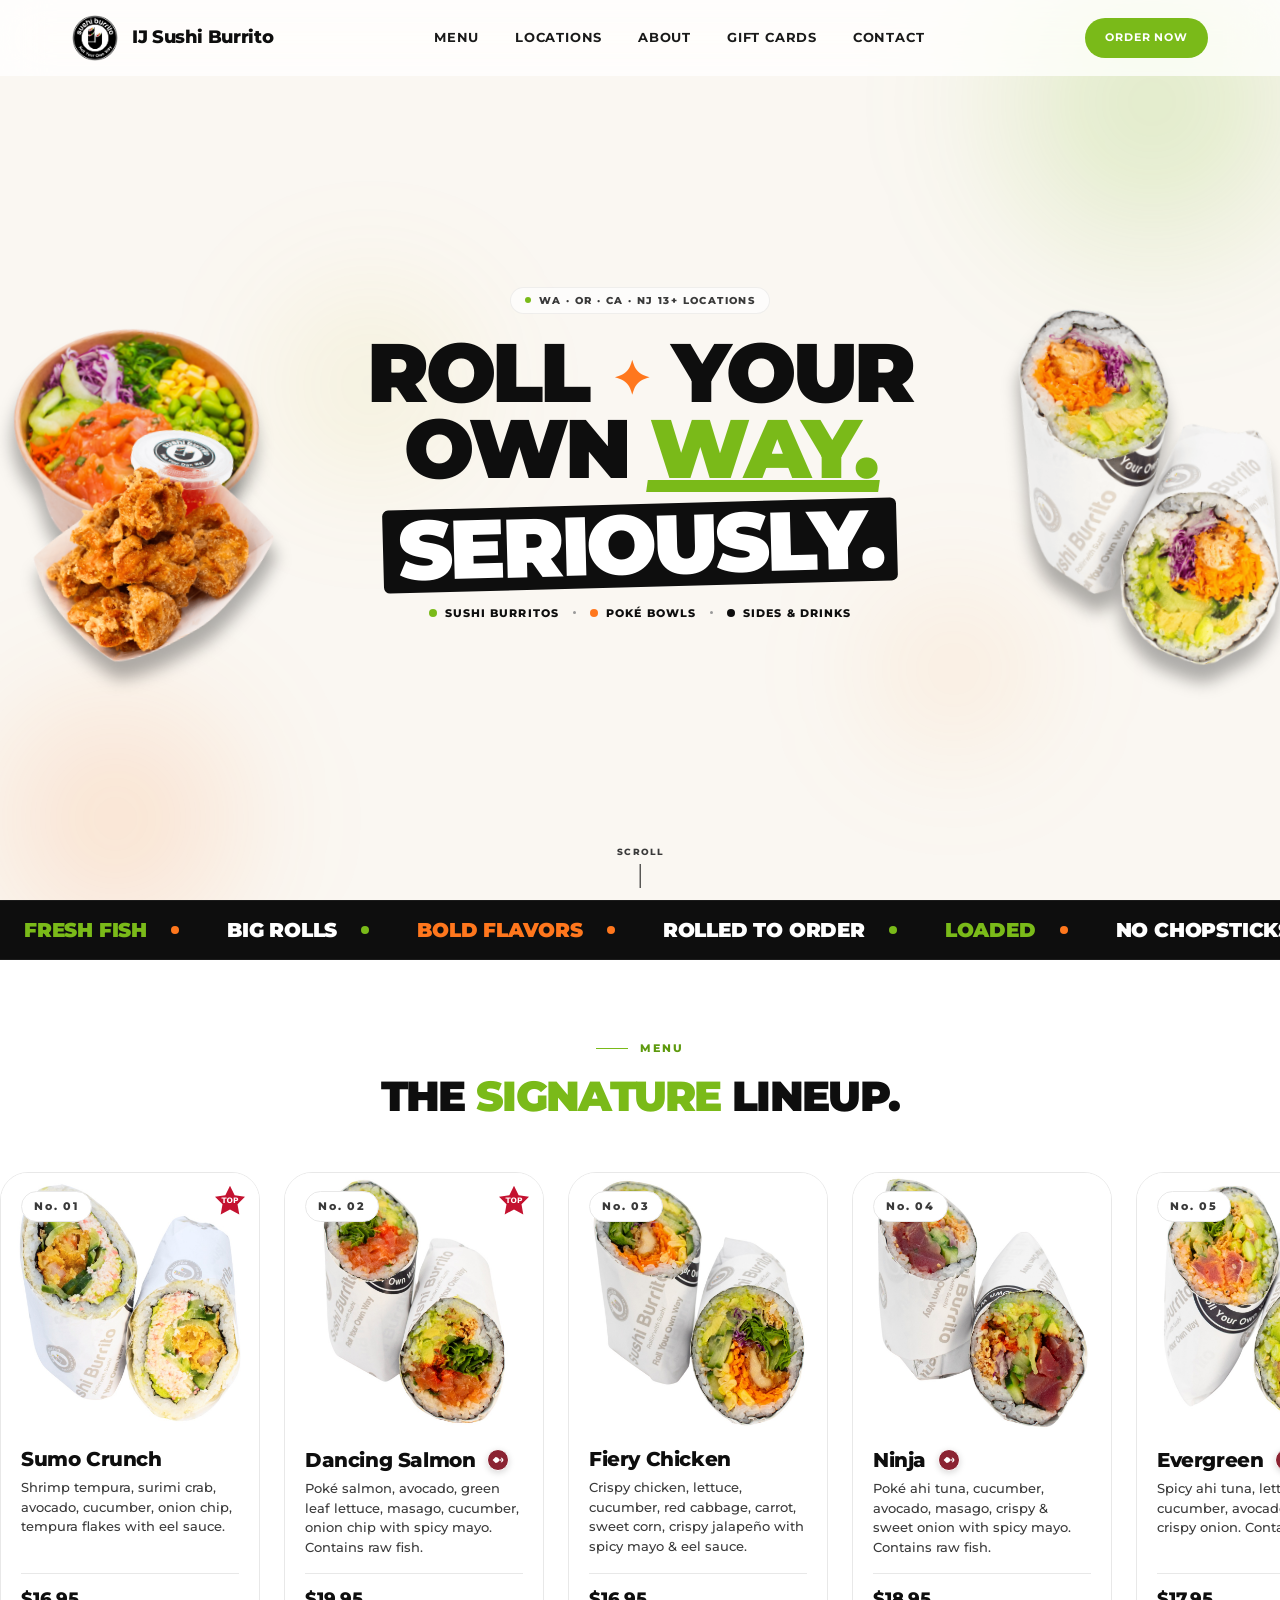
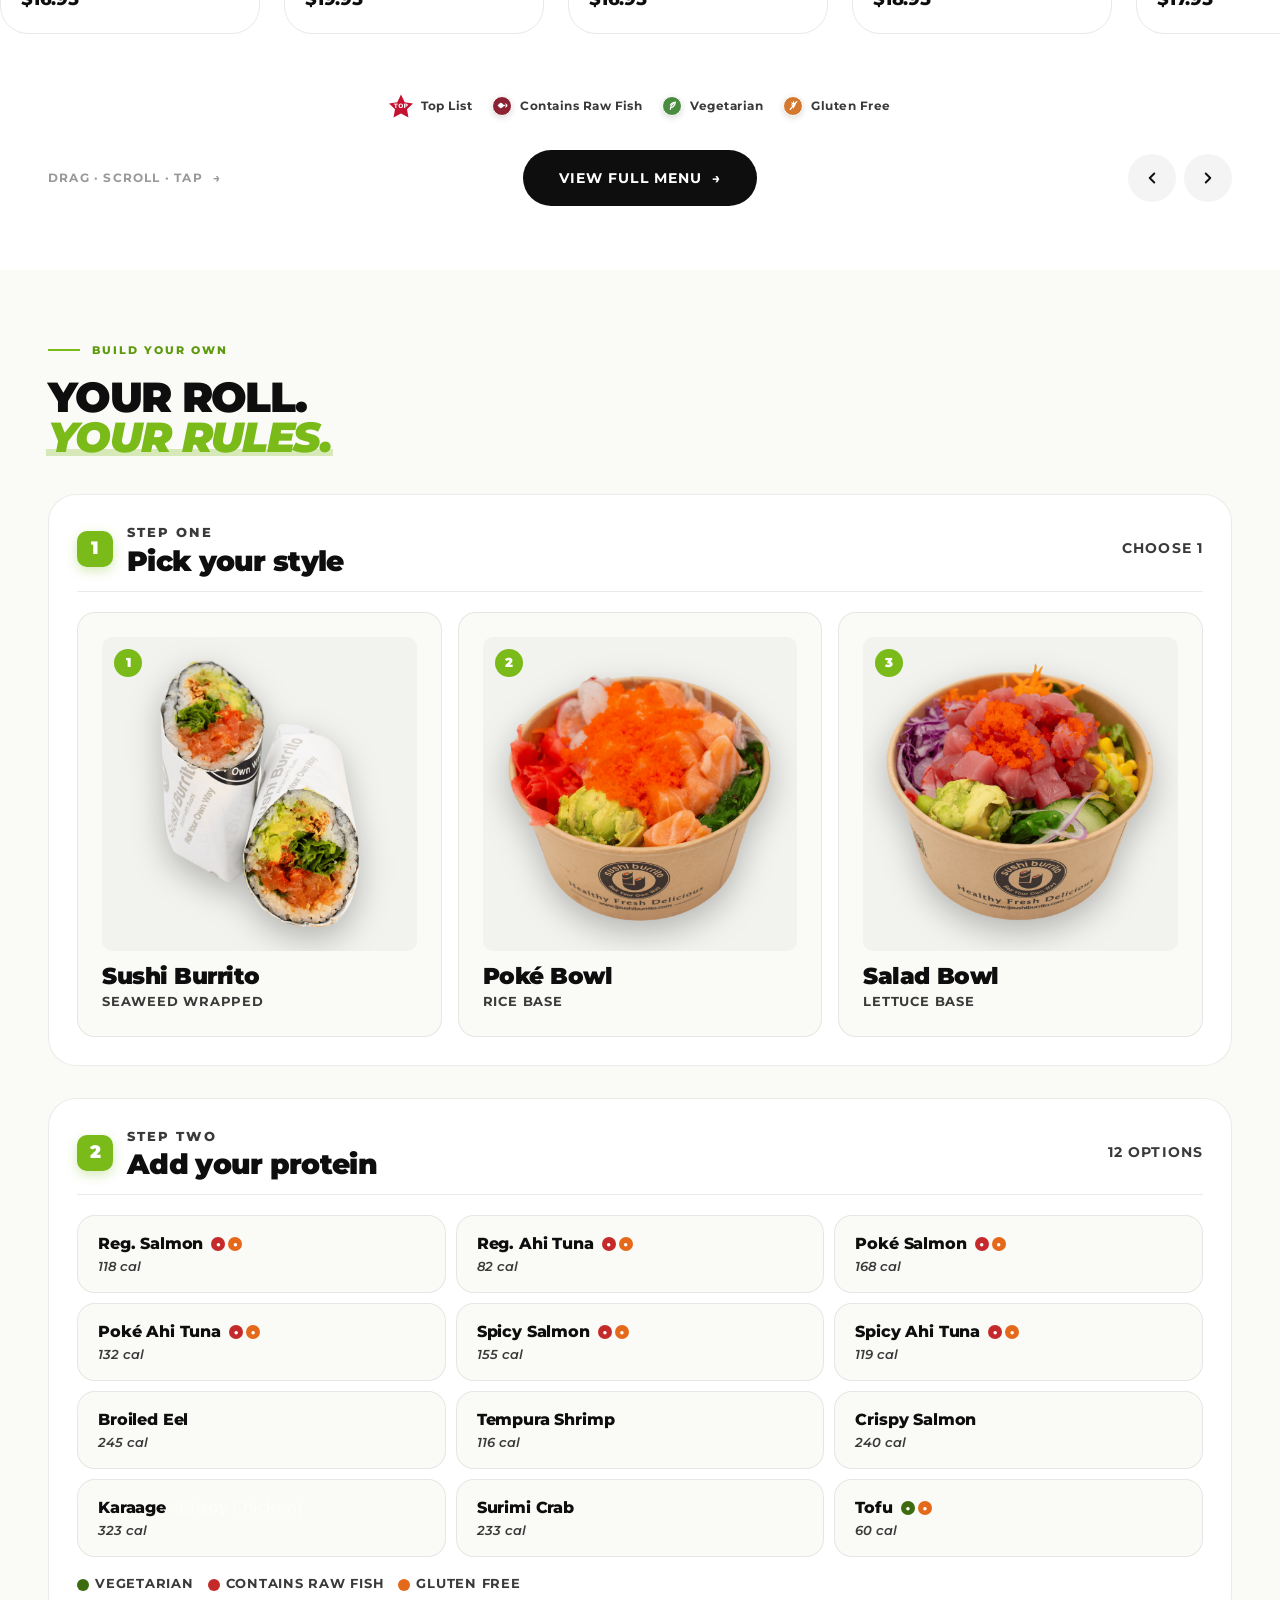
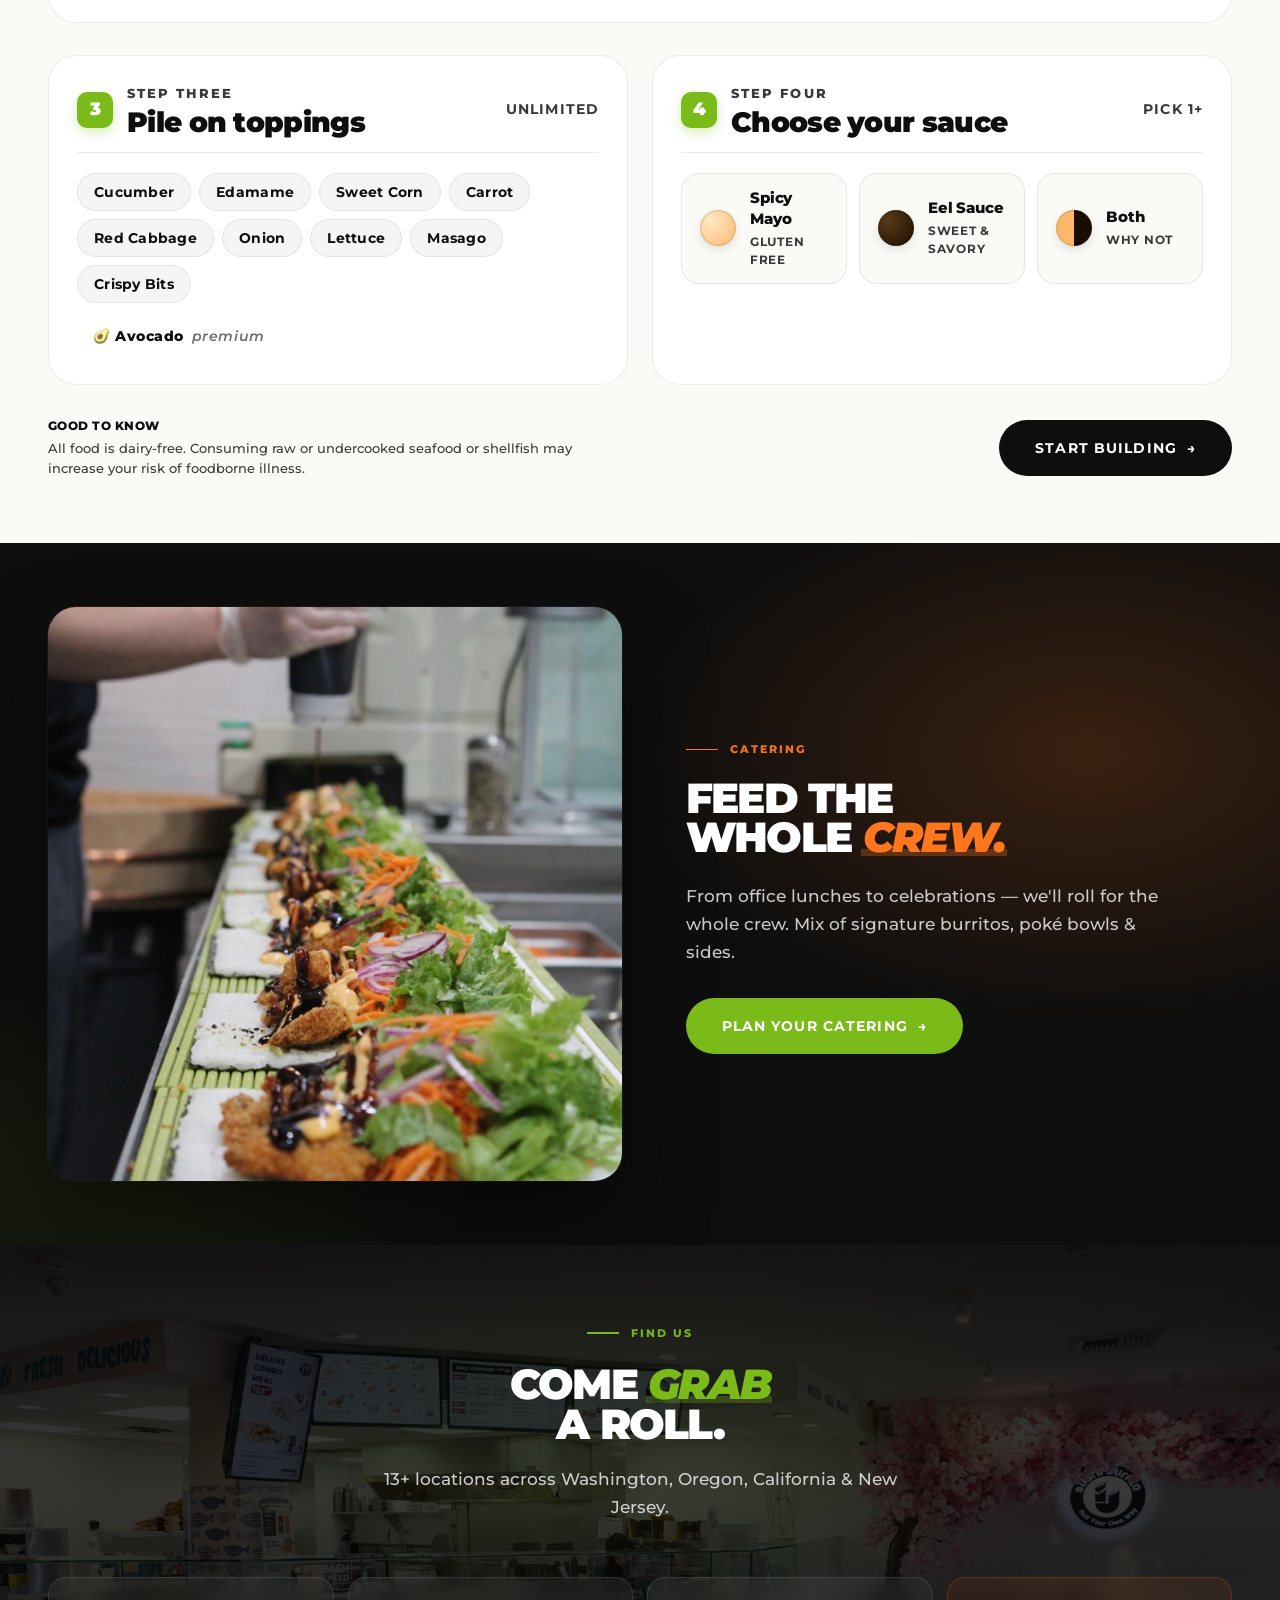
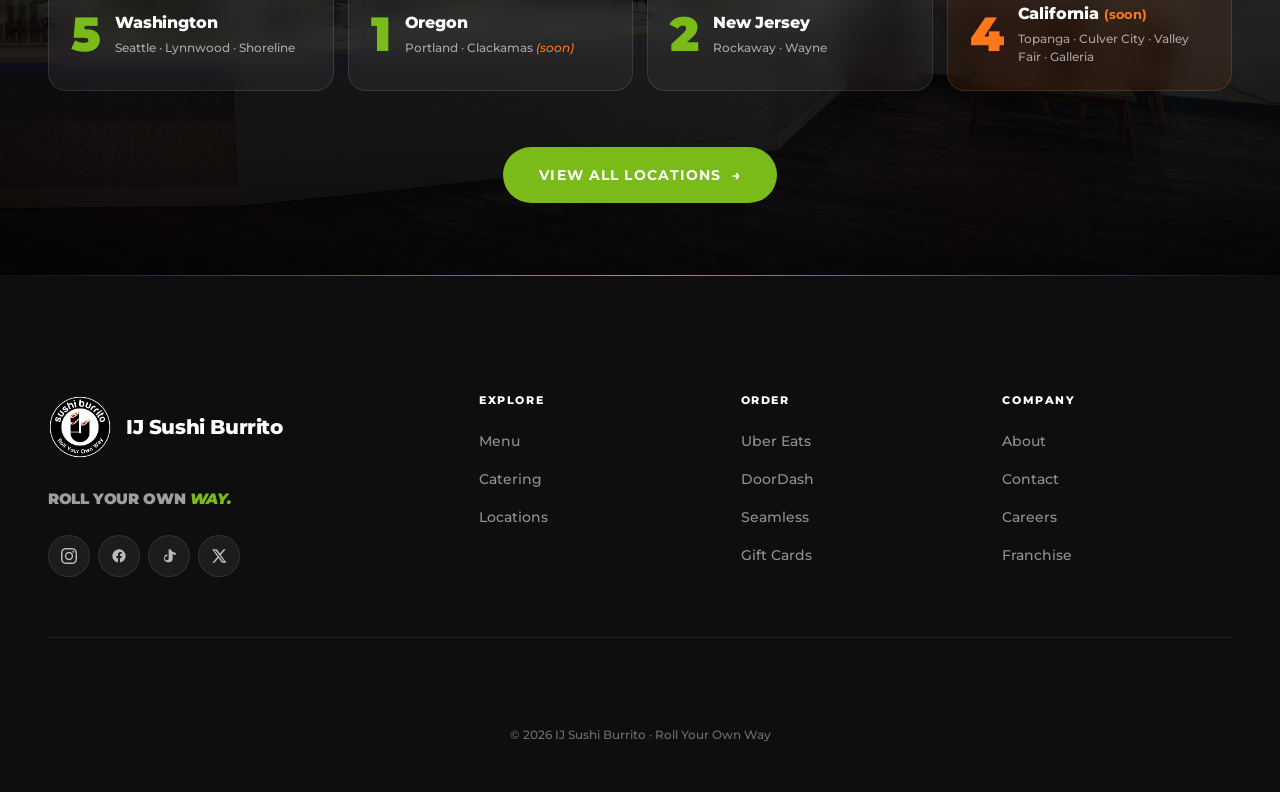
==== commit 38f7804a: "Replace hero poke bowl cutout with Poké Salmon Bowl photo Co-Authored-By: Claude Opus 4.6 <noreply@a" ====
--- a/index.html
+++ b/index.html
@@ -1232,7 +1232,7 @@
         <img src="assets/menu/cutout/karaage-cut.png" alt="Chicken karaage" loading="eager">
       </div>
       <div class="burrito burrito--bowl">
-        <img src="assets/menu/cutout/bowl-spicy-tuna.png" alt="Spicy tuna poké bowl" loading="eager">
+        <img src="assets/menu/Menu%20Photos/Poke%20Bowls/poke-bowl-poke-salmon.png" alt="Poké salmon bowl" loading="eager">
       </div>
       <div class="burrito burrito--primary">
         <img src="assets/menu/cutout/seahawks.png" alt="Seahawks sushi burrito" loading="eager" fetchpriority="high">
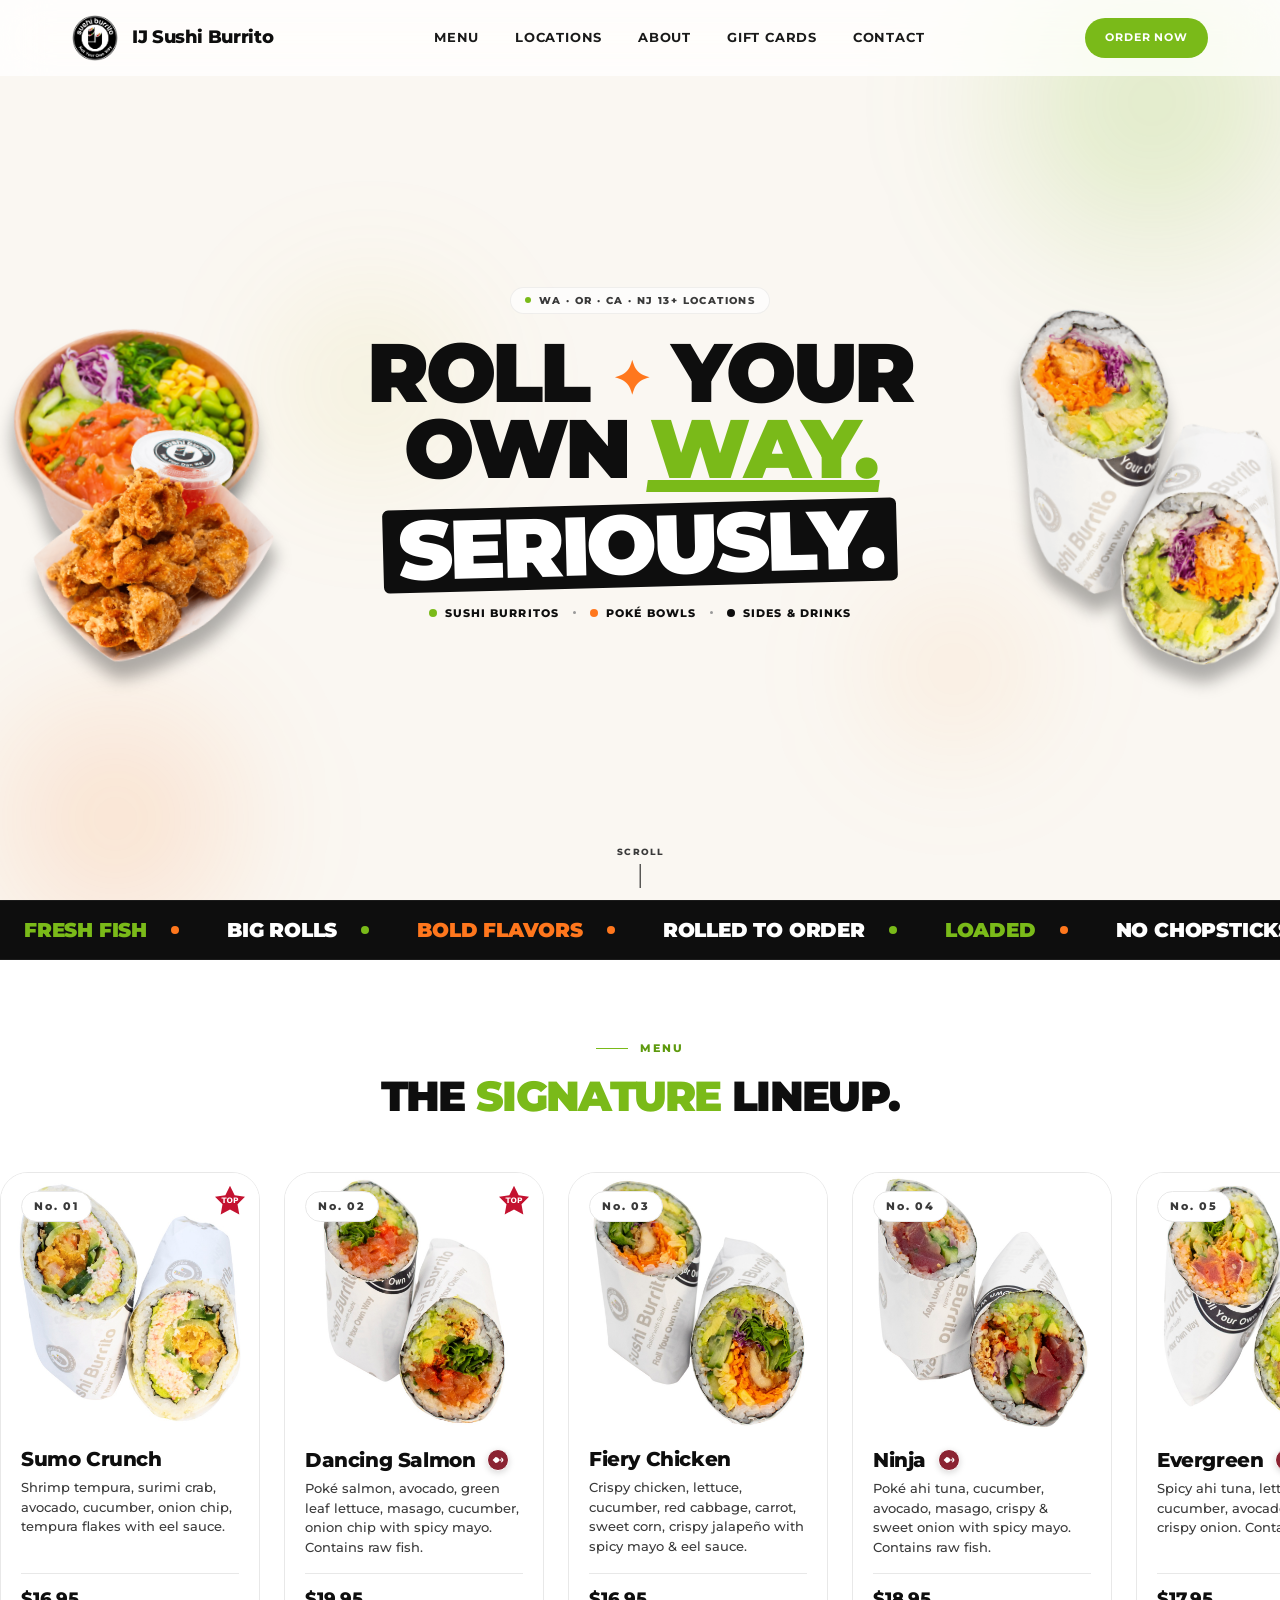
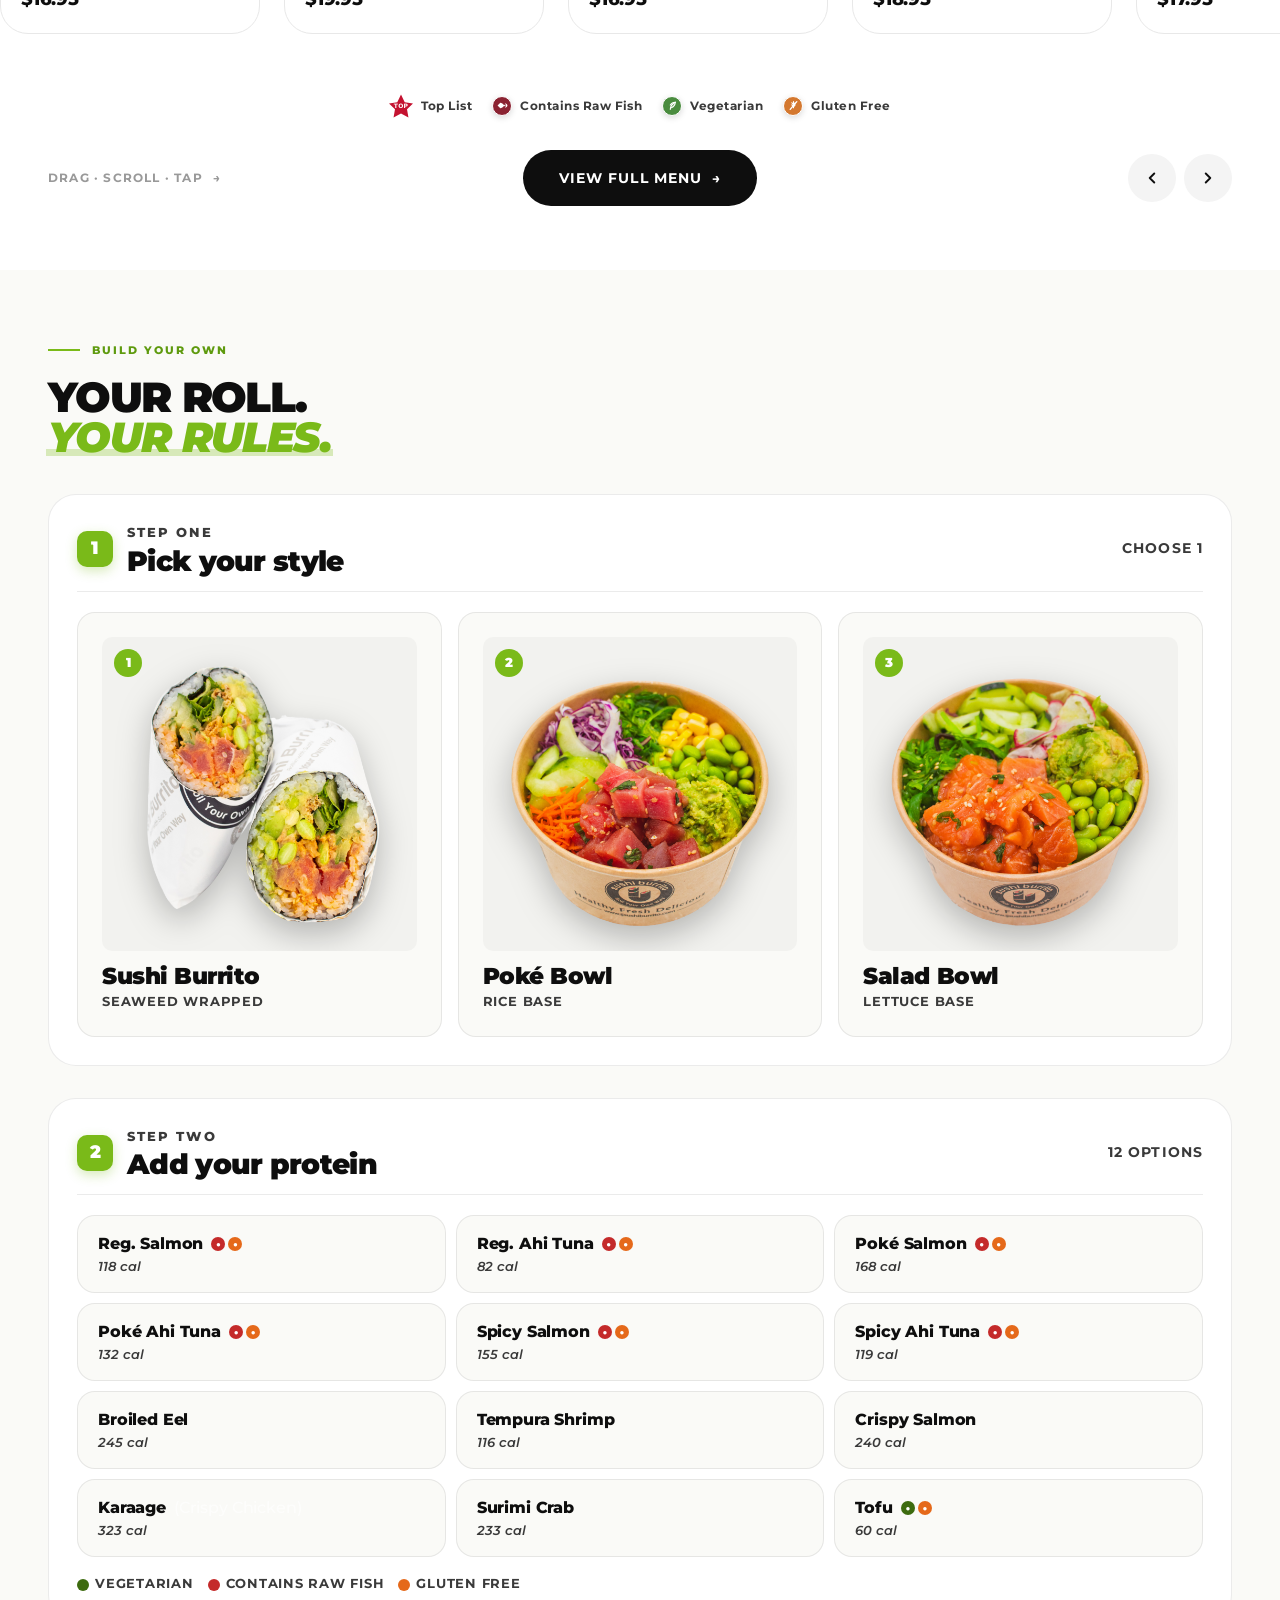
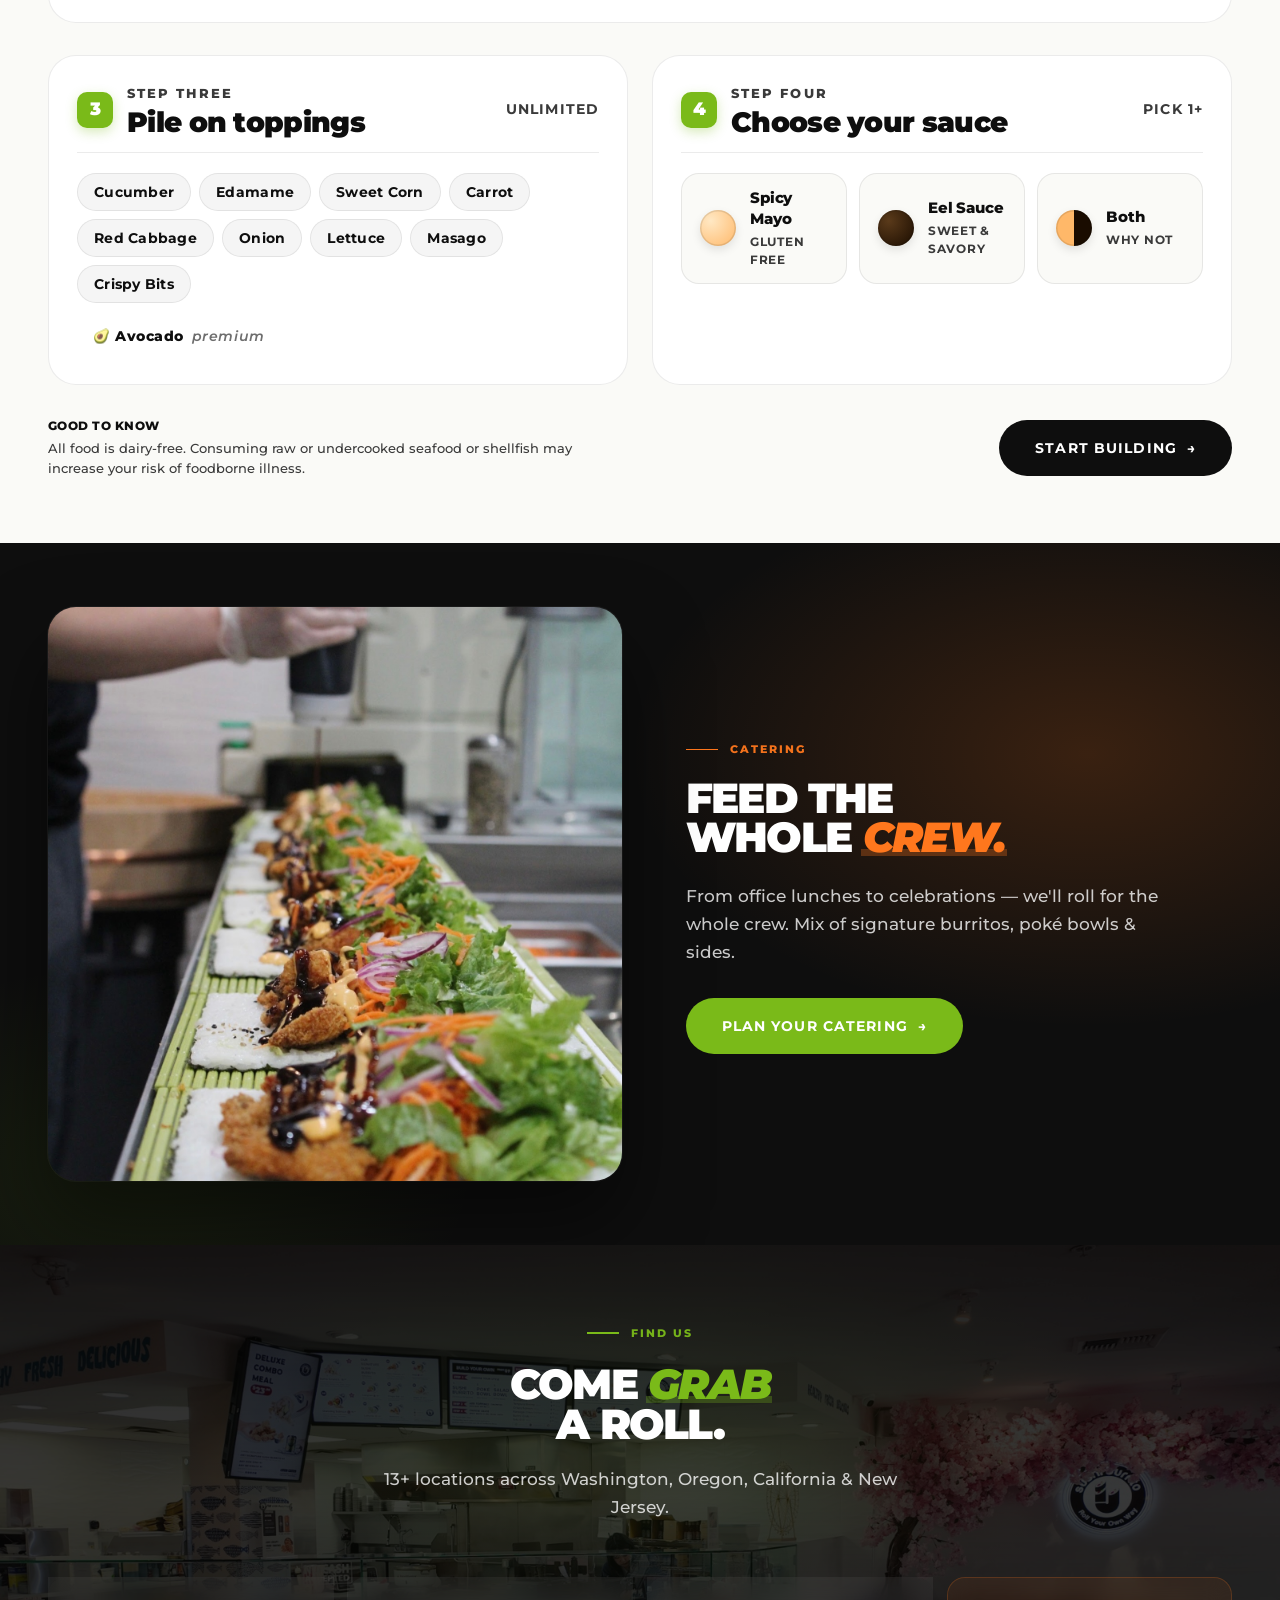
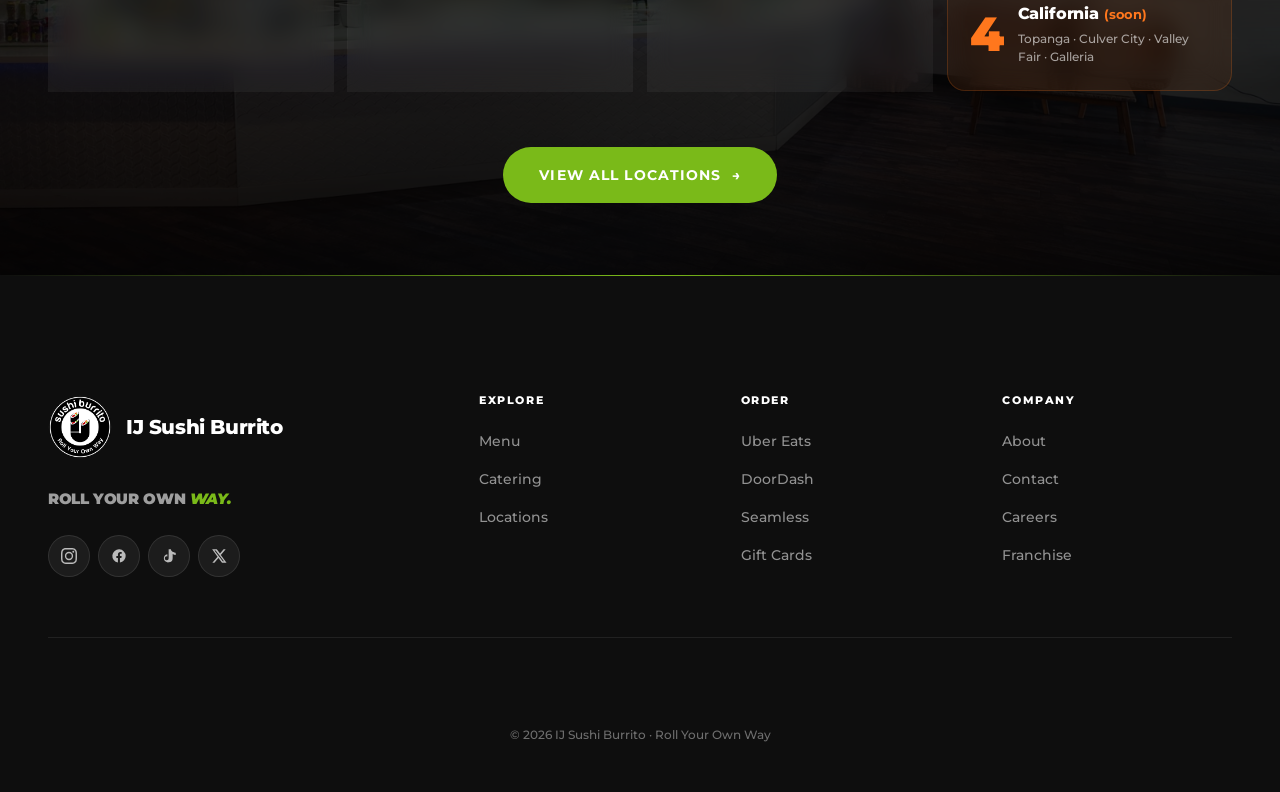
==== commit 1bfc422c: "Update BYO section images: Evergreen burrito, Tuna poke, Salmon salad Swap Build Your Own style phot" ====
--- a/index.html
+++ b/index.html
@@ -1428,7 +1428,7 @@
         <a href="menu.html" class="byo-style">
           <div class="byo-style__photo">
             <span class="byo-style__num">1</span>
-            <img src="assets/menu/cutout/dancing-salmon.png" alt="Sushi burrito wrapped in seaweed">
+            <img src="assets/menu/Menu%20Photos/Burritos/evergreen-burrito.png" alt="Sushi burrito wrapped in seaweed">
           </div>
           <div>
             <div class="byo-style__name">Sushi Burrito</div>
@@ -1438,7 +1438,7 @@
         <a href="menu.html" class="byo-style">
           <div class="byo-style__photo">
             <span class="byo-style__num">2</span>
-            <img src="assets/menu/cutout/bowl-salmon.png" alt="Poké bowl with rice base">
+            <img src="assets/menu/Menu%20Photos/Poke%20Bowls/poke-bowl-poke-tuna.png" alt="Poké bowl with rice base">
           </div>
           <div>
             <div class="byo-style__name">Poké Bowl</div>
@@ -1448,7 +1448,7 @@
         <a href="menu.html" class="byo-style">
           <div class="byo-style__photo">
             <span class="byo-style__num">3</span>
-            <img src="assets/menu/cutout/bowl-spicy-tuna.png" alt="Salad bowl with lettuce base">
+            <img src="assets/menu/Menu%20Photos/Salad%20Bowls/salad-bowl-poke-salmon.png" alt="Salad bowl with lettuce base">
           </div>
           <div>
             <div class="byo-style__name">Salad Bowl</div>
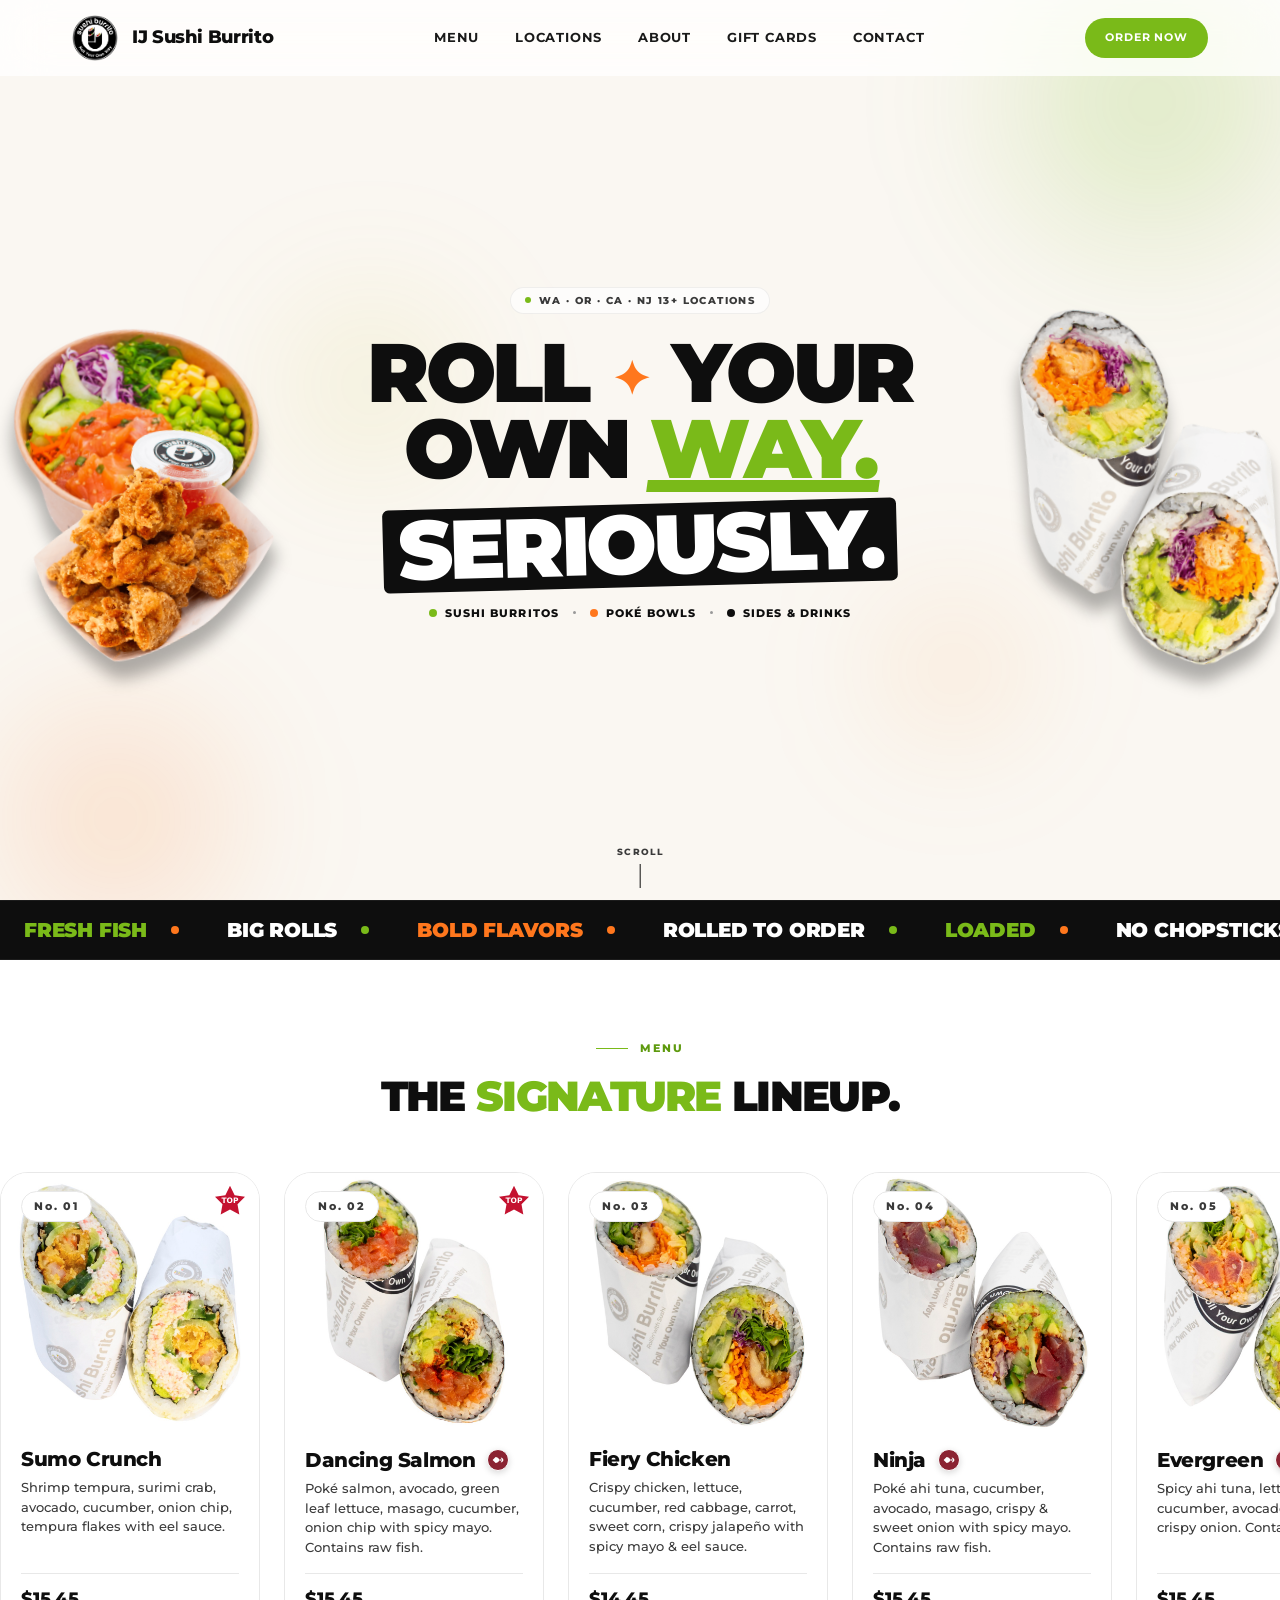
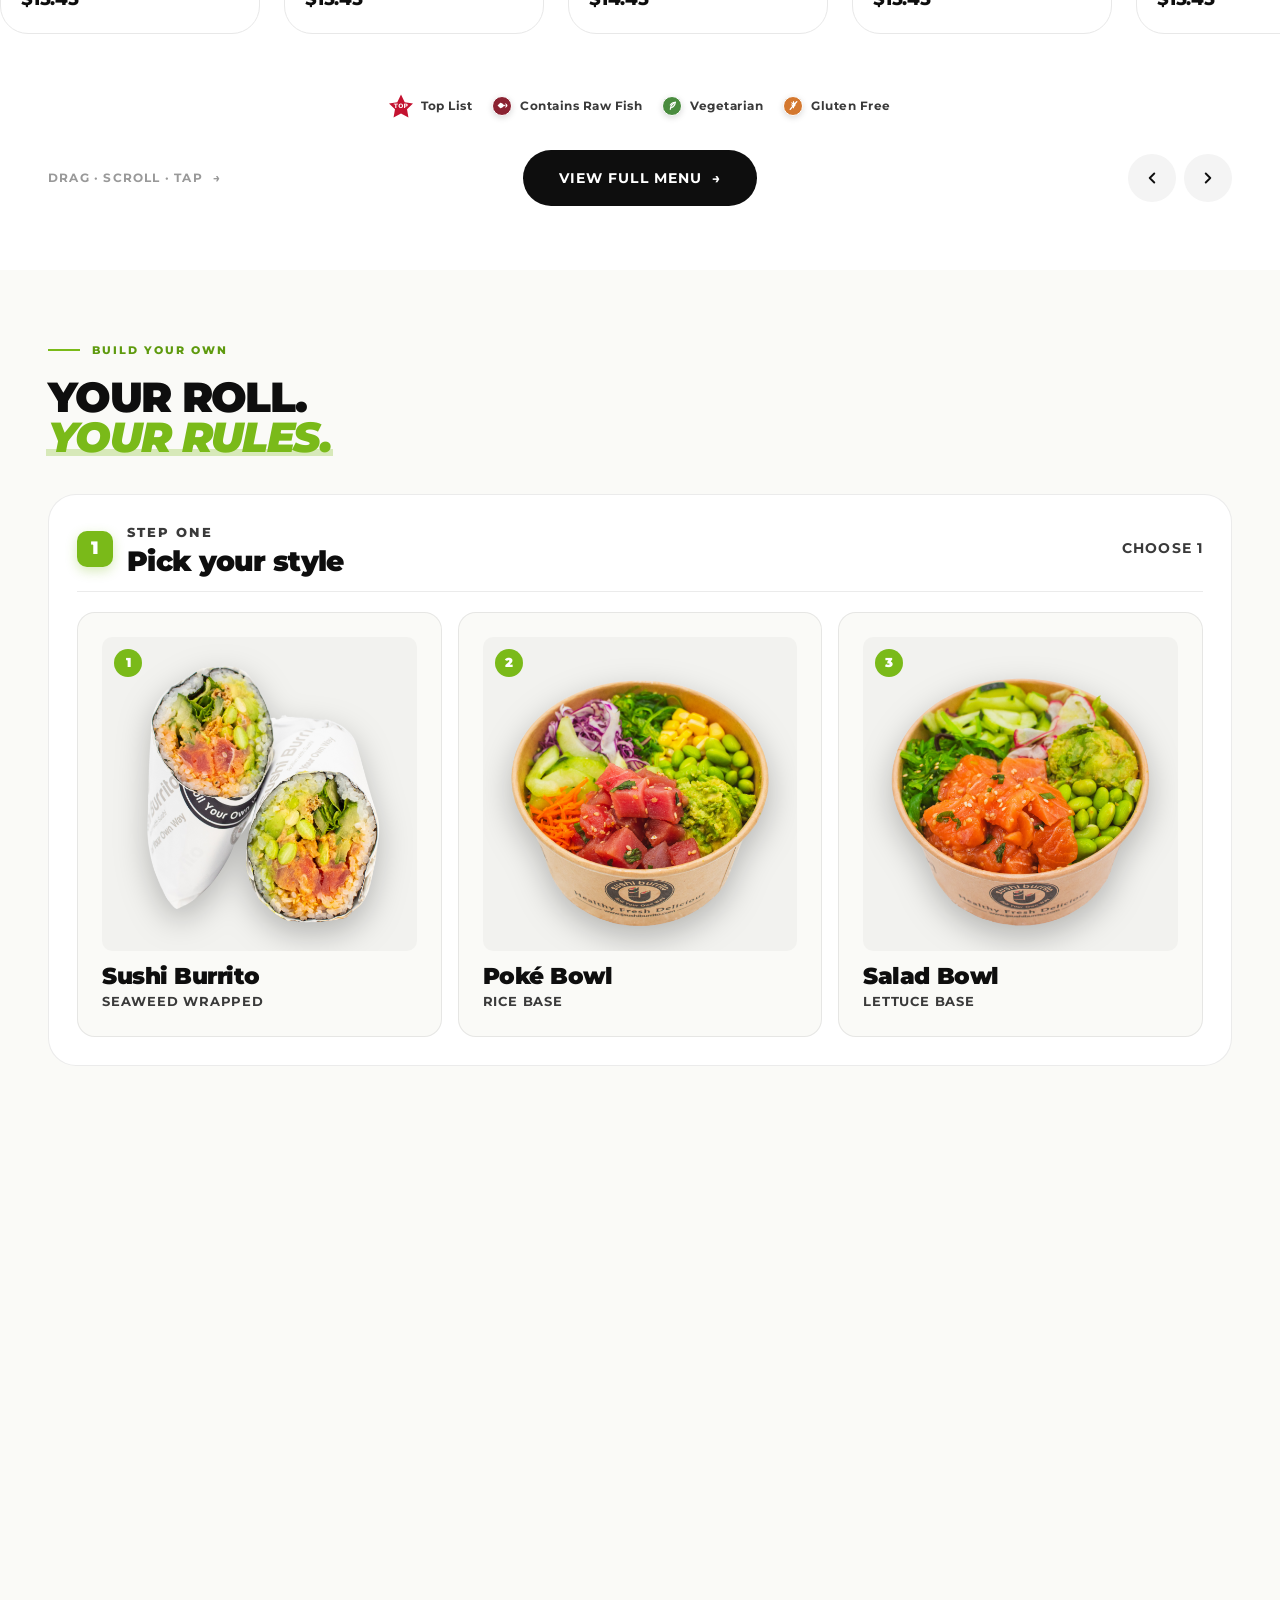
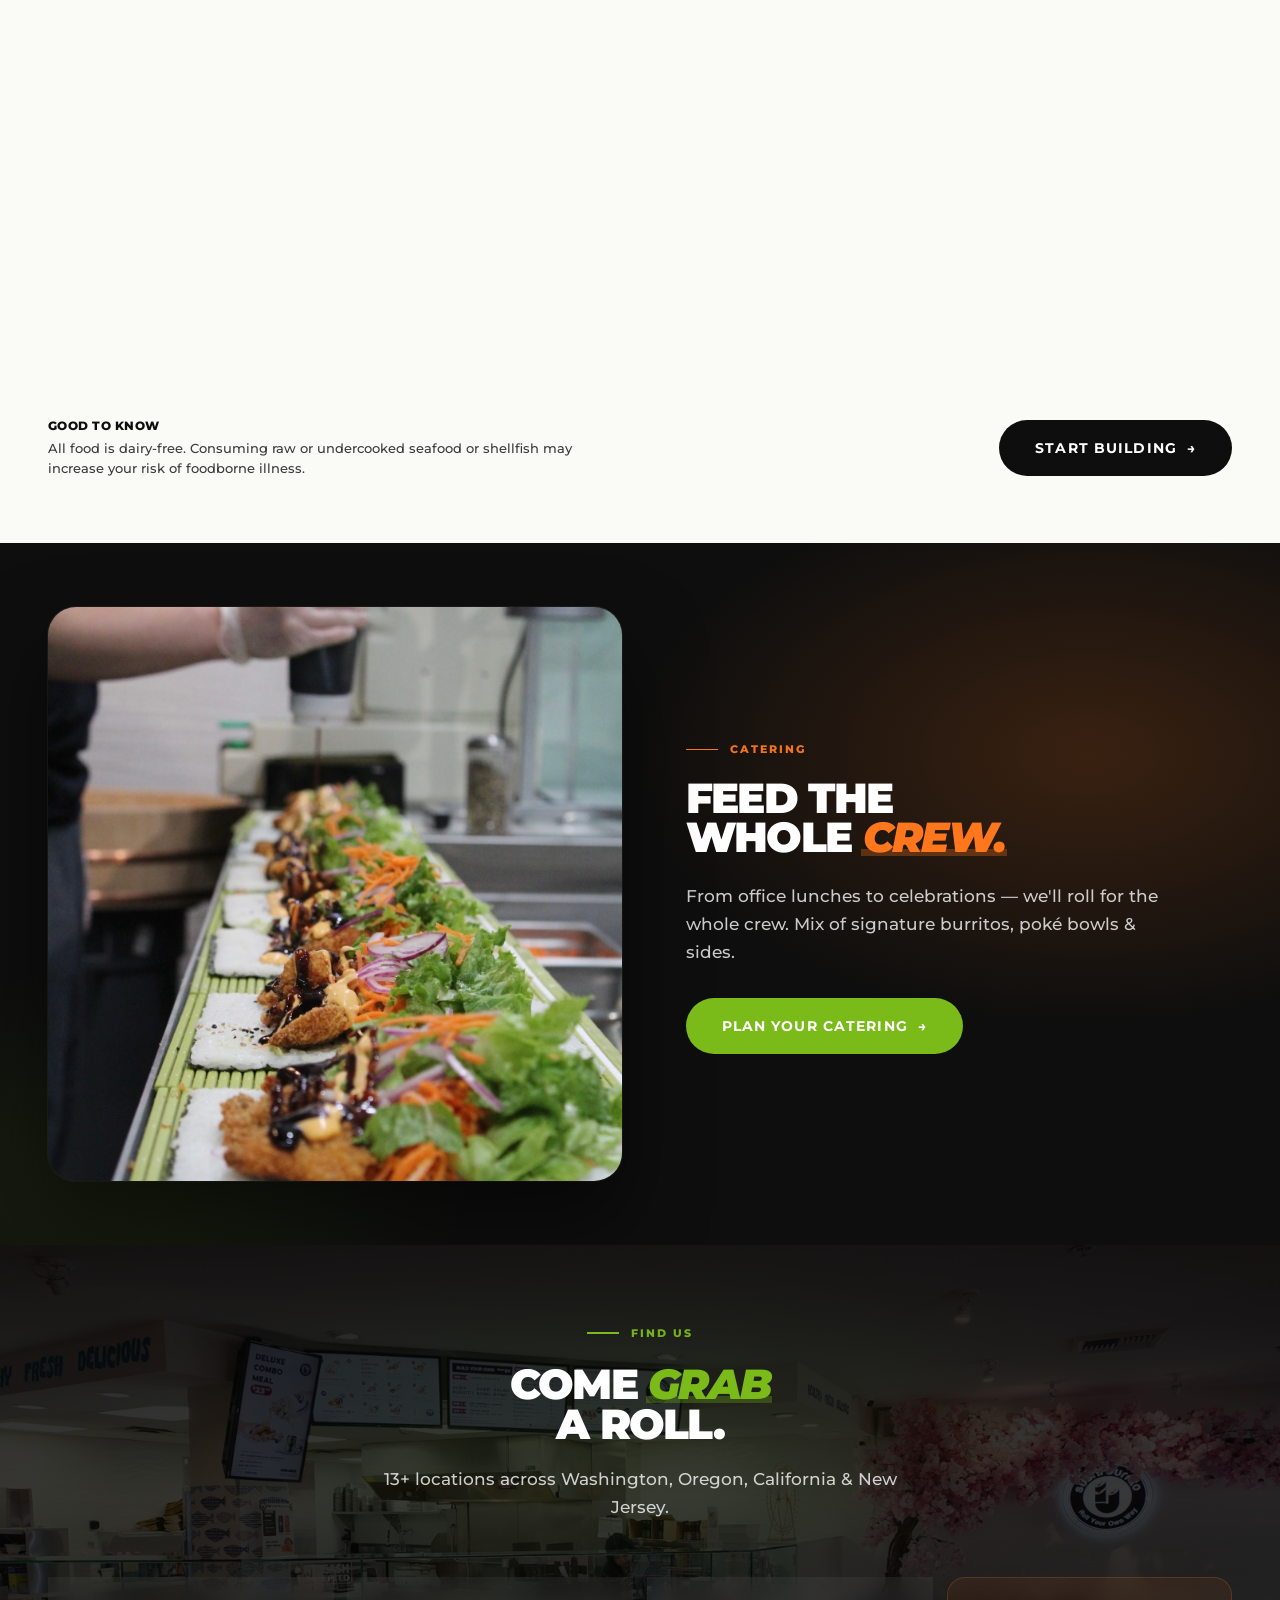
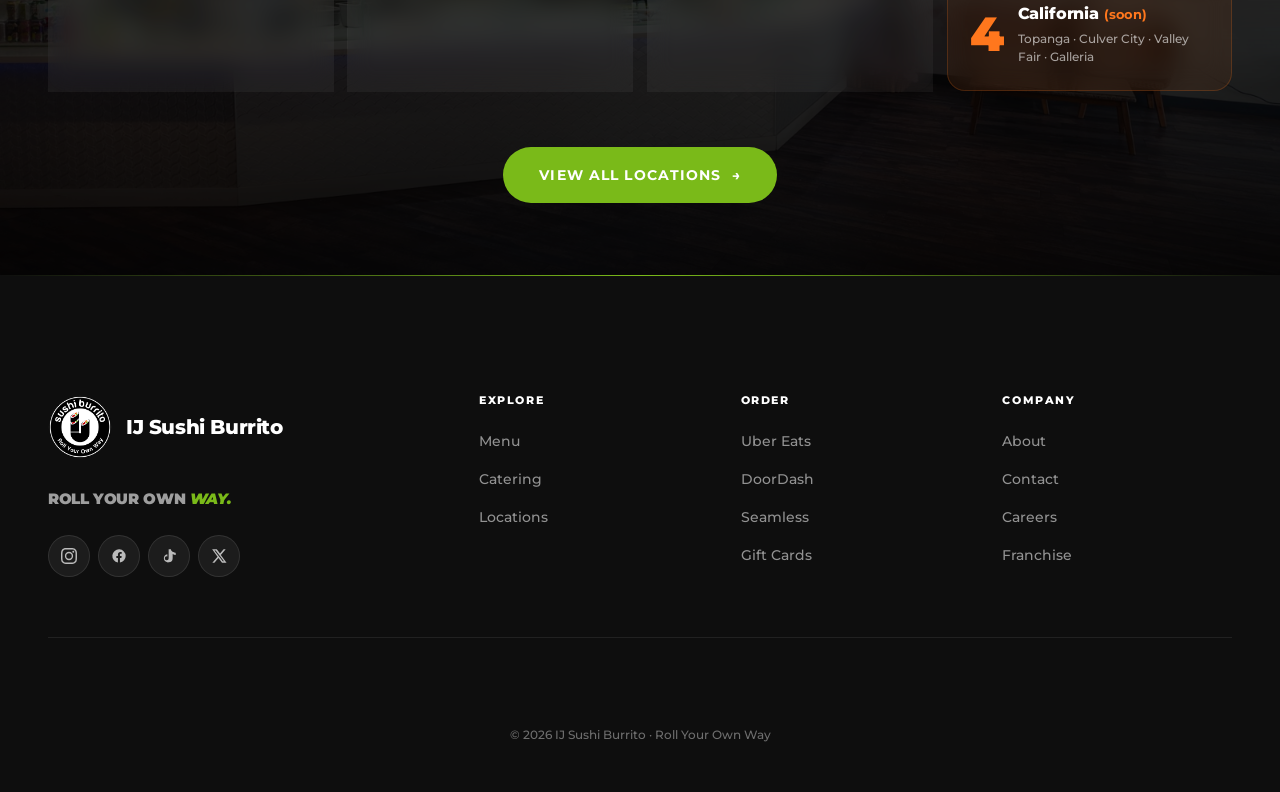
==== commit 63d74ee7: "Update all menu prices to match ChowNow ordering system Burritos: Sumo Crunch $15.45, Dancing Salmon" ====
--- a/index.html
+++ b/index.html
@@ -1285,7 +1285,7 @@
       <div class="roll-card__body">
         <div class="roll-card__name-row"><h3 class="roll-card__name">Sumo Crunch</h3></div>
         <p class="roll-card__desc">Shrimp tempura, surimi crab, avocado, cucumber, onion chip, tempura flakes with eel sauce.</p>
-        <div class="roll-card__foot"><span class="roll-card__price">$16.95</span></div>
+        <div class="roll-card__foot"><span class="roll-card__price">$15.45</span></div>
       </div>
     </article>
 
@@ -1298,7 +1298,7 @@
       <div class="roll-card__body">
         <div class="roll-card__name-row"><h3 class="roll-card__name">Dancing Salmon</h3><div class="roll-card__tags"><span class="tag-icon tag-icon--fish"><svg viewBox="0 0 20 20" fill="#fff"><ellipse cx="14" cy="10" rx="1.2" ry="1.2"/><path d="M1 10l5-5c2.5 0 5 1.5 7 5-2 3.5-4.5 5-7 5zm13.5-4C16.5 6 19 8 19 10s-2.5 4-4.5 4c1-1.2 1.5-2.5 1.5-4s-.5-2.8-1.5-4z"/></svg></span></div></div>
         <p class="roll-card__desc">Poké salmon, avocado, green leaf lettuce, masago, cucumber, onion chip with spicy mayo. Contains raw fish.</p>
-        <div class="roll-card__foot"><span class="roll-card__price">$19.95</span></div>
+        <div class="roll-card__foot"><span class="roll-card__price">$15.45</span></div>
       </div>
     </article>
 
@@ -1310,7 +1310,7 @@
       <div class="roll-card__body">
         <div class="roll-card__name-row"><h3 class="roll-card__name">Fiery Chicken</h3></div>
         <p class="roll-card__desc">Crispy chicken, lettuce, cucumber, red cabbage, carrot, sweet corn, crispy jalapeño with spicy mayo &amp; eel sauce.</p>
-        <div class="roll-card__foot"><span class="roll-card__price">$16.95</span></div>
+        <div class="roll-card__foot"><span class="roll-card__price">$14.45</span></div>
       </div>
     </article>
 
@@ -1322,7 +1322,7 @@
       <div class="roll-card__body">
         <div class="roll-card__name-row"><h3 class="roll-card__name">Ninja</h3><div class="roll-card__tags"><span class="tag-icon tag-icon--fish"><svg viewBox="0 0 20 20" fill="#fff"><ellipse cx="14" cy="10" rx="1.2" ry="1.2"/><path d="M1 10l5-5c2.5 0 5 1.5 7 5-2 3.5-4.5 5-7 5zm13.5-4C16.5 6 19 8 19 10s-2.5 4-4.5 4c1-1.2 1.5-2.5 1.5-4s-.5-2.8-1.5-4z"/></svg></span></div></div>
         <p class="roll-card__desc">Poké ahi tuna, cucumber, avocado, masago, crispy &amp; sweet onion with spicy mayo. Contains raw fish.</p>
-        <div class="roll-card__foot"><span class="roll-card__price">$18.95</span></div>
+        <div class="roll-card__foot"><span class="roll-card__price">$15.45</span></div>
       </div>
     </article>
 
@@ -1334,7 +1334,7 @@
       <div class="roll-card__body">
         <div class="roll-card__name-row"><h3 class="roll-card__name">Evergreen</h3><div class="roll-card__tags"><span class="tag-icon tag-icon--fish"><svg viewBox="0 0 20 20" fill="#fff"><ellipse cx="14" cy="10" rx="1.2" ry="1.2"/><path d="M1 10l5-5c2.5 0 5 1.5 7 5-2 3.5-4.5 5-7 5zm13.5-4C16.5 6 19 8 19 10s-2.5 4-4.5 4c1-1.2 1.5-2.5 1.5-4s-.5-2.8-1.5-4z"/></svg></span></div></div>
         <p class="roll-card__desc">Spicy ahi tuna, lettuce, cucumber, avocado, edamame, crispy onion. Contains raw fish.</p>
-        <div class="roll-card__foot"><span class="roll-card__price">$17.95</span></div>
+        <div class="roll-card__foot"><span class="roll-card__price">$15.45</span></div>
       </div>
     </article>
 
@@ -1346,7 +1346,7 @@
       <div class="roll-card__body">
         <div class="roll-card__name-row"><h3 class="roll-card__name">Dragon Ball</h3></div>
         <p class="roll-card__desc">Broiled eel, shrimp tempura, cucumber, avocado with spicy mayo and eel sauce.</p>
-        <div class="roll-card__foot"><span class="roll-card__price">$18.95</span></div>
+        <div class="roll-card__foot"><span class="roll-card__price">$19.45</span></div>
       </div>
     </article>
 
@@ -1358,7 +1358,7 @@
       <div class="roll-card__body">
         <div class="roll-card__name-row"><h3 class="roll-card__name">Vegan</h3><div class="roll-card__tags"><span class="tag-icon tag-icon--veg"><svg viewBox="0 0 20 20" fill="none" stroke="#fff" stroke-width="2" stroke-linecap="round" stroke-linejoin="round"><path d="M6 17Q6 9 15 4"/><path d="M15 4Q9 4 6 9" fill="#fff" fill-opacity=".3"/><path d="M15 4Q15 11 8 14" fill="#fff" fill-opacity=".3"/></svg></span></div></div>
         <p class="roll-card__desc">Poké tofu, cucumber, red onion, avocado, sweet corn, carrot, crispy onion. All plants, all flavor.</p>
-        <div class="roll-card__foot"><span class="roll-card__price">$15.95</span></div>
+        <div class="roll-card__foot"><span class="roll-card__price">$12.45</span></div>
       </div>
     </article>
 
@@ -1370,7 +1370,7 @@
       <div class="roll-card__body">
         <div class="roll-card__name-row"><h3 class="roll-card__name">California</h3><div class="roll-card__tags"><span class="tag-icon tag-icon--gf"><svg viewBox="0 0 20 20" fill="none" stroke="#fff" stroke-width="2" stroke-linecap="round"><path d="M10 3v11M7 5l3 3.5L13 5M7 9l3 3.5L13 9"/><line x1="4" y1="17" x2="16" y2="3" stroke-width="2.5"/></svg></span></div></div>
         <p class="roll-card__desc">Surimi crab, cucumber, avocado, masago. The OG. A clean, cool classic.</p>
-        <div class="roll-card__foot"><span class="roll-card__price">$14.95</span></div>
+        <div class="roll-card__foot"><span class="roll-card__price">$13.45</span></div>
       </div>
     </article>
 
@@ -1382,7 +1382,7 @@
       <div class="roll-card__body">
         <div class="roll-card__name-row"><h3 class="roll-card__name">Seahawks</h3></div>
         <p class="roll-card__desc">Crispy salmon, cucumber, avocado, red cabbage, onion, carrot with spicy mayo and eel sauce.</p>
-        <div class="roll-card__foot"><span class="roll-card__price">$17.95</span></div>
+        <div class="roll-card__foot"><span class="roll-card__price">$14.45</span></div>
       </div>
     </article>
 
